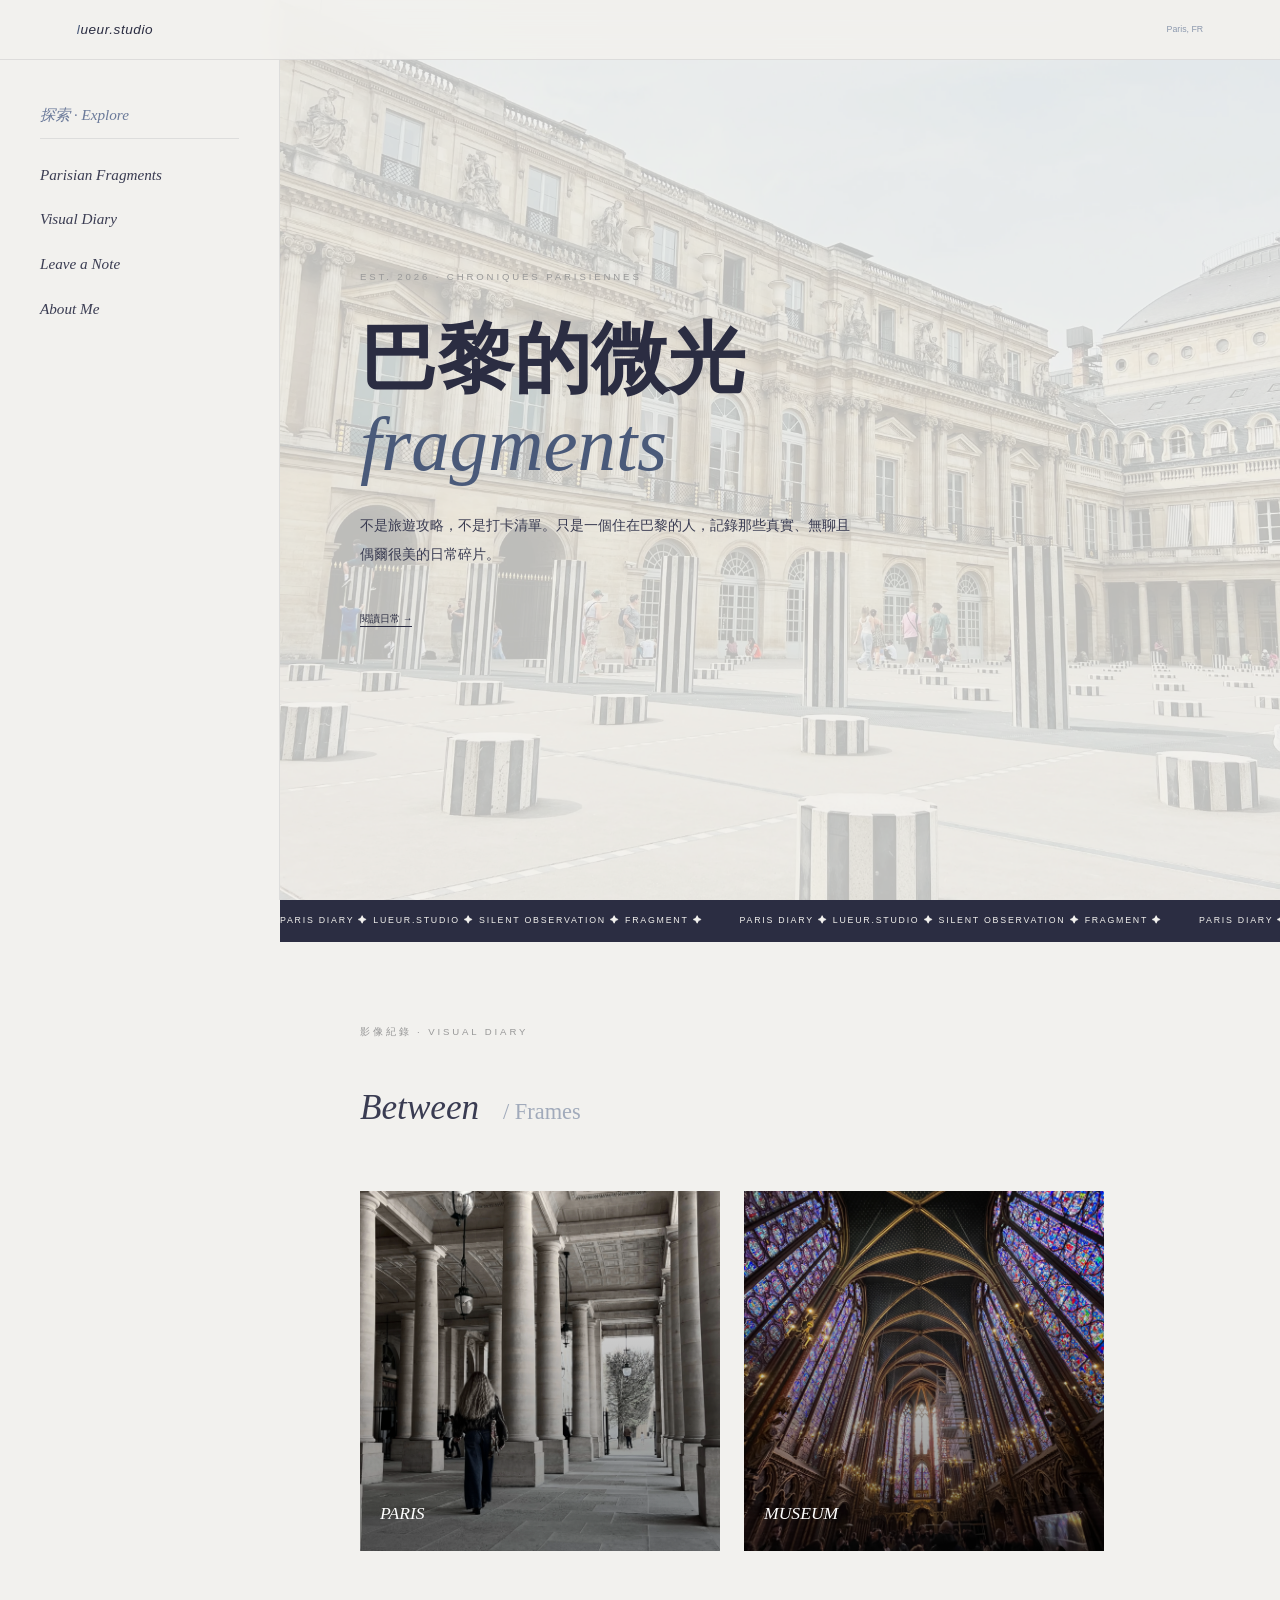
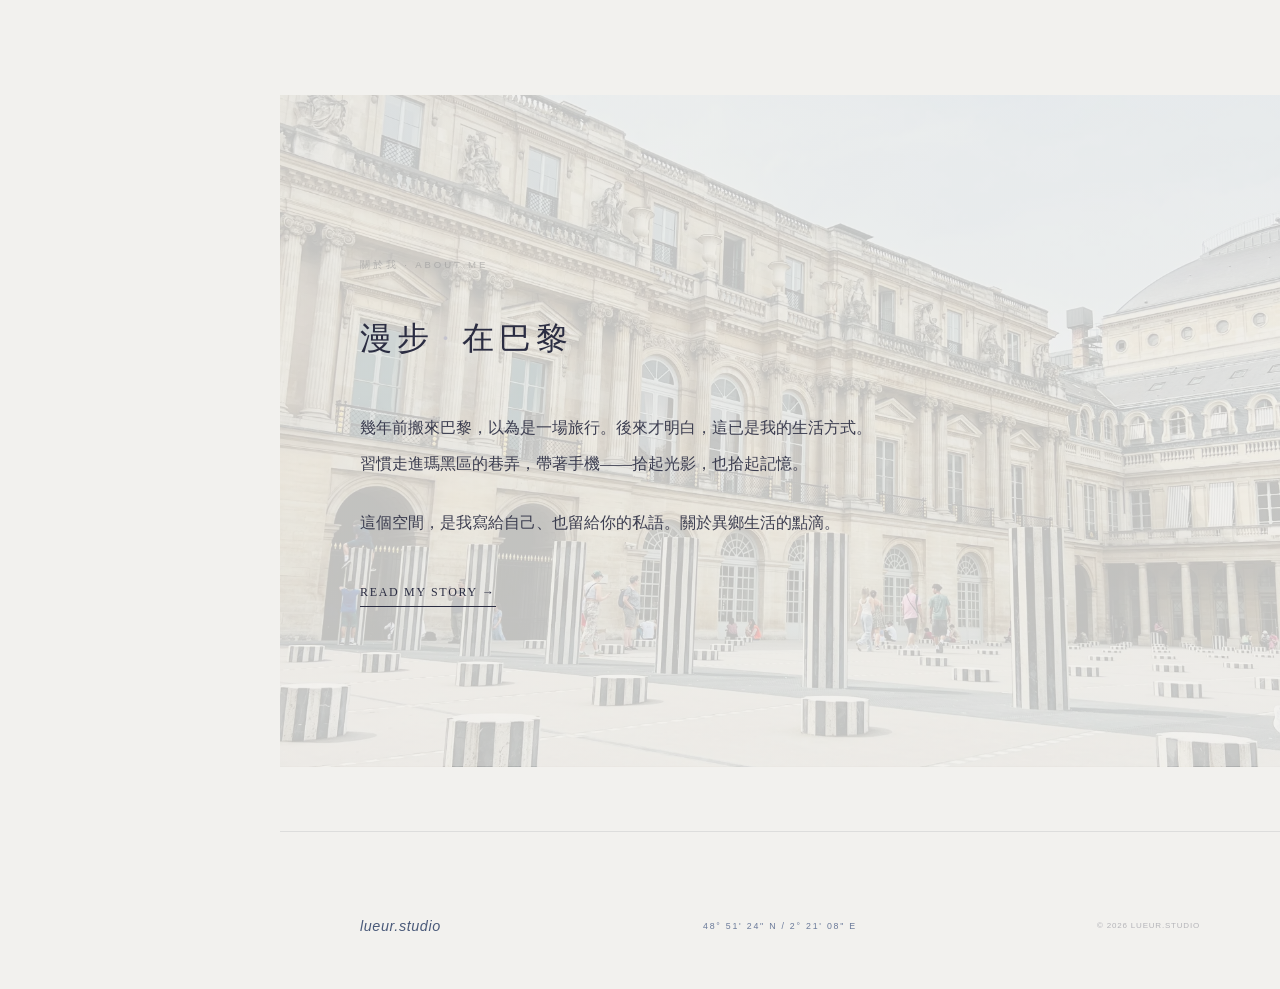
==== index.html @ ffdb6ced "Update index.html" ====
<!DOCTYPE html>
<html lang="zh-TW">
<head>
  <meta charset="UTF-8">
  <meta name="viewport" content="width=device-width, initial-scale=1">

  <title>lueur.studio — 巴黎的微光</title>
  <link rel="canonical" href="https://lueur-studio-lab.github.io/ay/">

  <script src="data.js" defer></script>

  <!-- SEO -->
  <meta name="description" content="住在巴黎的台灣人，記錄真實的巴黎日常、攝影與生活碎片。">
  <meta name="keywords" content="巴黎日常, 台灣人在巴黎, 巴黎生活, 法國, 留學, 旅遊攝影, lueur">
  <meta name="author" content="lueur.studio">
  <script async src="https://www.googletagmanager.com/gtag/js?id=G-SZRMZ00SD1"></script>
  <script>
    window.dataLayer = window.dataLayer || [];
    function gtag(){dataLayer.push(arguments);}
    gtag('js', new Date());
    gtag('config', 'G-SZRMZ00SD1');
  </script>

  <script type="application/ld+json">
  {
    "@context": "https://schema.org",
    "@type": "Blog",
    "name": "lueur.studio",
    "author": {
      "@type": "Person",
      "name": "lueur"
    },
    "description": "住在巴黎的台灣人，記錄真實的巴黎日常、攝影與生活碎片。",
    "url": "https://lueur-studio-lab.github.io/ay/"
  }
  </script>

  <style>
    *,*::before,*::after{box-sizing:border-box;margin:0;padding:0}
    :root {
      --bg:#f2f1ee; --bg2:#eceae5; --ink:#2b2d42; --ink2:#3a3c52;
      --muted:#8d99ae; --pale:#c4c3ce; --blue:#4a5a7a; --blue-mid:#6b7a9a;
      --blue-lt:#adb8cc; --border:rgba(43,45,66,0.1);
      --serif:'Cormorant Garamond', 'Noto Serif TC', serif;
      --mono:'Inter', sans-serif;

      /* ── 相簿大圖（燈箱）的顏色：想換背景只要改這四行 ── */
      --lb-bg: #f2f1ee;
      --lb-fg: #3a3c52;
      --lb-line: rgba(43,45,66,.15);
      --lb-arrow-bg: rgba(242,241,238,.9);
    }
    html{scroll-behavior:smooth}
    body { font-family: var(--serif); background: var(--bg); color: var(--ink); font-size: 16px; line-height: 2; font-weight: 300; }

    .main-wrapper { display: flex; flex-direction: column; }
    @media(min-width: 1024px) { .main-wrapper { flex-direction: row; } }
    .sidebar { background: var(--bg); border-right: 1px solid var(--border); padding: 100px 2.5rem 3rem; width: 100%; }
    @media(min-width: 1024px) { .sidebar { width: 280px; position: sticky; top: 0; height: 100vh; flex-shrink: 0; } }
    .side-group { margin-bottom: 3rem; }
    .side-group h3 {
      margin-bottom: 1.2rem;
      padding-bottom: .5rem;
      border-bottom: 1px solid var(--border);
      color: var(--blue-mid);
      font-family: var(--serif);
      font-size: .95rem;
      font-style: italic;
      font-weight: 300;
      letter-spacing: 0;
      text-transform: none;
    }
    .side-list { list-style: none; }
    .side-list li { margin-bottom: .8rem; }
    .side-list a { text-decoration: none; font-family: var(--serif); font-style: italic; font-size: .95rem; color: var(--ink2); transition: all .3s; cursor: pointer; }
    .side-list a:hover { color: var(--blue); padding-left: 5px; }
    .content-area { flex-grow: 1; width: 100%; overflow-x: hidden; }

    nav{position:fixed;top:0;left:0;right:0;z-index:1000;display:flex;align-items:center;justify-content:space-between;padding:0 6vw;height:60px;background:rgba(242,241,238,.9);backdrop-filter:blur(12px);border-bottom:1px solid var(--border)}
    .logo{font-family:var(--mono);font-size:.85rem;letter-spacing:.04em;color:var(--ink);text-decoration:none;font-style:italic}
    .logo span{color:var(--blue)}
    .nav-r{display:flex;align-items:center;gap:1.5rem}
    .nav-r a{font-family:var(--mono);font-size:.6rem;letter-spacing:.14em;text-transform:uppercase;color:var(--muted);text-decoration:none}

    .hero { min-height: 100vh; display: flex; flex-direction: column; justify-content: center; padding: 0 8%; position: relative; overflow: hidden; background-image: url('images/palaisroyal02.webp'); background-size: cover; background-position: center; }
    .hero-bg { position: absolute; inset: 0; background-color: rgba(242, 241, 238, 0.78); z-index: 1; }
    .hero-content { position: relative; z-index: 2; }
    .hero-h1 { font-family: var(--serif); font-size: clamp(2.5rem, 6vw, 5rem); line-height: 1.1; margin-bottom: 1.5rem; }

    .ticker { background: var(--ink); color: var(--bg); padding: 12px 0; overflow: hidden; white-space: nowrap; font-family: var(--mono); font-size: .55rem; letter-spacing: .2em; text-transform: uppercase; display: flex; }
    .tick-inner { display: inline-block; white-space: nowrap; padding-left: 0; animation: scroll-endless 20s linear infinite; }
    .tick-inner span { display: inline-block; padding-right: 2rem; }
    @keyframes scroll-endless { 0% { transform: translateX(0); } 100% { transform: translateX(-50%); } }

    .sec{padding:5rem 8%}
    .sec-label{font-family:var(--mono);font-size:0.6rem;letter-spacing:0.3em;text-transform:uppercase;color:#999;margin-bottom:2rem;display:block;}
    .journal-item { display: flex; align-items: center; padding: 2.5rem 0; border-bottom: 1px solid var(--border); gap: 3rem; transition: 0.3s ease; cursor: pointer; }
    .j-meta { flex: 0 0 110px; display: flex; flex-direction: column; gap: 8px; border-right: 1px solid var(--border); }
    .j-cat { font-family: var(--mono); font-size: 0.55rem; color: #666; letter-spacing: 0.2em; text-transform: uppercase; }
    .j-date { font-family: 'Noto Serif TC', serif !important; font-size: 0.75rem !important; color: #999 !important; font-style: italic; }
    .j-thumb { flex-shrink: 0; width: 220px; aspect-ratio: 3 / 2; background-size: cover; background-position: center; background-repeat: no-repeat; filter: grayscale(90%); transition: all 0.6s cubic-bezier(0.165, 0.84, 0.44, 1) !important; border-radius: 2px; }
    .journal-item:hover .j-thumb { filter: grayscale(0%) !important; transform: translateY(-10px) scale(1.02); box-shadow: 0 15px 30px rgba(0,0,0,0.1); }

    @media (max-width: 768px) {
      .journal-item { flex-direction: column-reverse; align-items: flex-start; gap: 1.5rem; }
      .j-thumb { width: 100%; aspect-ratio: 16 / 9; }
      .j-meta { border-right: none; border-bottom: 1px solid var(--border); padding-bottom: 5px; width: 100%; flex-direction: row; justify-content: space-between; }
    }

    .art-nav { display: flex; align-items: center; justify-content: space-between; margin-bottom: 3rem; padding-bottom: 1rem; border-bottom: 1px solid var(--border); }
    .art-back { background: none; border: none; cursor: pointer; font-family: var(--mono); font-size: 0.7rem; color: var(--muted); letter-spacing: 0.1em; transition: 0.3s; }
    .art-back:hover { color: var(--ink); transform: translateX(-5px); }
    .art-overlay { position: fixed; inset: 0; z-index: 2000; background: #f2f1ee; overflow-y: auto; display: none; padding: 40px 8% 60px; }

    /* 相簿大圖（燈箱）的外觀 */
    .art-overlay.is-lightbox { background: var(--lb-bg); }
    .art-overlay.is-lightbox .art-nav { border-bottom-color: var(--lb-line); }
    .art-overlay.is-lightbox .art-back,
    .art-overlay.is-lightbox .logo { color: var(--lb-fg); }
    .art-overlay.is-lightbox .art-back:hover { color: var(--lb-fg); opacity: .65; }
    .art-overlay.is-lightbox .art-back {
      font-family: var(--serif);
      font-size: .7rem;
      font-style: normal;
      letter-spacing: .16em;
    }

    /* 相簿輪播：左右捲動，會自動對齊到一張照片 */
    .art-overlay.is-lightbox .art-inner-container { max-width: 1100px; }
    .lb-carousel { position: relative; margin-top: 1rem; }
    .lb-track {
      display: flex;
      overflow-x: auto;
      padding: 0 11%;
      scroll-padding: 0 11%;
      scroll-snap-type: x mandatory;
      -webkit-overflow-scrolling: touch;
      scrollbar-width: none;
      outline: none;
    }
    .lb-track::-webkit-scrollbar { display: none; }
    .lb-slide {
      position: relative;
      flex: 0 0 100%;
      display: flex;
      align-items: center;
      justify-content: center;
      box-sizing: border-box;
      height: min(72vh, 720px);
      margin: 0;
      padding: 0 .6rem;
      scroll-snap-align: center;
      scroll-snap-stop: always;
      opacity: .35;
      transition: opacity .4s ease;
    }
    .lb-slide.is-active { opacity: 1; }
    .lb-frame { display: flex; flex-direction: column; max-width: 100%; max-height: 100%; }
    .lb-photo { position: relative; display: flex; max-width: 100%; }
    .lb-photo img { display: block; max-width: 100%; max-height: min(72vh, 720px); width: auto; height: auto; object-fit: contain; }
    .lb-mark { position: absolute; right: 12px; bottom: 10px; color: rgba(255,255,255,.75); font-family: var(--mono); font-size: 10px; letter-spacing: 1px; text-shadow: 0 1px 3px rgba(0,0,0,.5); white-space: nowrap; pointer-events: none; }
    .lb-cap, .lb-no { display: none; }

    .lb-arrow { position: absolute; top: 50%; transform: translateY(-50%); z-index: 5; width: 44px; height: 44px; border: 1px solid var(--lb-line); border-radius: 50%; background: var(--lb-arrow-bg); color: var(--lb-fg); font-size: 1.8rem; line-height: 1; cursor: pointer; transition: opacity .25s; }
    .lb-arrow:hover { opacity: .7; }
    .lb-prev { left: 1rem; }
    .lb-next { right: 1rem; }
    .lb-caption { min-height: 1.6em; margin-top: 1.5rem; text-align: center; font-family: var(--serif); font-size: 1rem; font-style: italic; color: var(--lb-fg); }
    .lb-meta { display: flex; align-items: center; justify-content: center; gap: 1.5rem; margin-top: .8rem; }
    .lb-count { font-family: var(--mono); font-size: .6rem; letter-spacing: .1em; color: var(--lb-fg); opacity: .6; }
    .lb-play { background: none; border: none; cursor: pointer; font-family: var(--mono); font-size: .6rem; letter-spacing: .14em; color: var(--lb-fg); opacity: .8; }
    .lb-play:hover { opacity: 1; }

    /* ── 外框一：電影膠片（黑色底片，上下有齒孔，角落有底片編號）── */
    .lb-film { --perf: url("data:image/svg+xml,%3Csvg xmlns='http://www.w3.org/2000/svg' width='24' height='14'%3E%3Crect x='6' y='2' width='12' height='10' rx='2.5'/%3E%3C/svg%3E"); }
    .lb-film .lb-slide { padding: 40px 16px; background: #111; box-shadow: 0 0 0 1px rgba(255,255,255,.05); }
    .lb-film .lb-photo img { max-height: calc(min(72vh, 720px) - 80px); }
    .lb-film .lb-slide::before,
    .lb-film .lb-slide::after {
      content: "";
      position: absolute;
      left: 0;
      right: 0;
      height: 14px;
      background: var(--lb-bg);
      -webkit-mask: var(--perf) center / 24px 14px repeat-x;
      mask: var(--perf) center / 24px 14px repeat-x;
    }
    .lb-film .lb-slide::before { top: 10px; }
    .lb-film .lb-slide::after { bottom: 10px; }
    .lb-film .lb-no { display: block; position: absolute; left: 18px; bottom: 25px; font-family: var(--mono); font-size: 9px; line-height: 12px; letter-spacing: .12em; color: #c98f3a; opacity: .85; }

    /* ── 外框二：拍立得（白色相紙，底部較厚，說明文字寫在相紙上）── */
    .lb-polaroid .lb-track { padding-top: 14px; padding-bottom: 30px; }
    .lb-polaroid .lb-frame { padding: 14px 14px 0; background: #fbfaf6; box-shadow: 0 10px 28px rgba(43,45,66,.22); transition: transform .5s ease; }
    .lb-polaroid .lb-photo img { max-height: calc(min(72vh, 720px) - 150px); }
    .lb-polaroid .lb-cap { display: block; min-height: 3.4rem; padding: 16px 6px 22px; text-align: center; font-family: var(--serif); font-size: 1rem; font-style: italic; color: #3a3c52; }
    .lb-polaroid .lb-slide:nth-child(odd) .lb-frame { transform: rotate(-1.4deg); }
    .lb-polaroid .lb-slide:nth-child(even) .lb-frame { transform: rotate(1.1deg); }
    .lb-polaroid .lb-slide.is-active .lb-frame { transform: rotate(0); }
    .lb-polaroid .lb-caption { display: none; }

    @media (max-width: 768px) {
      #artWrap .lb-arrow { display: none !important; }
      .lb-track { padding: 0 6%; scroll-padding: 0 6%; }
      .lb-slide { height: min(62vh, 560px); }
      .lb-photo img { max-height: min(62vh, 560px); }
      .lb-film .lb-photo img { max-height: calc(min(62vh, 560px) - 80px); }
      .lb-polaroid .lb-photo img { max-height: calc(min(62vh, 560px) - 150px); }
    }

    .art-content-body figure { display: table; margin: 1.5rem auto; max-width: 100%; }
    .art-content-body figure p { text-align: right !important; font-size: 14.5px !important; color: #ccc !important; margin-top: 0.3rem !important; font-family: 'Noto Serif TC', serif !important; }
    .art-content-body figure img { display: block; width: 100%; height: auto; }
    .art-content-body p, .art-content-body div { font-size: 14.5px !important; line-height: 2 !important; letter-spacing: 0.02em !important; font-weight: 300 !important; color: var(--ink2) !important; margin-bottom: 2rem !important; font-family: 'Noto Serif TC', serif !important; text-align: justify; }
    .art-content-body .j-cat, .art-content-body .j-date { font-size: 0.65rem !important; letter-spacing: 0.2em; }
    .art-inner-container { max-width: 800px; margin: 0 auto; text-align: left; }
    .art-header { text-align: left !important; margin-bottom: 50px; padding-left: 0 !important; }
    .art-header p { font-family: 'Noto Serif TC', serif !important; color: #999 !important; font-size: 13px !important; letter-spacing: 0.05em !important; text-align: left !important; margin-top: 8px; font-style: italic; }

    .art-img-container, .j-album-container, .j-gallery-item, .gallery-item { position: relative !important; display: flex !important; justify-content: center !important; align-items: center !important; max-width: 100vw !important; overflow: hidden !important; }
    .art-watermark { position: absolute !important; bottom: 25px !important; z-index: 999 !important; pointer-events: none; white-space: nowrap !important; color: rgba(255, 255, 255, 0.7) !important; font-family: var(--mono) !important; font-size: 10px !important; text-shadow: 0 1px 3px rgba(0,0,0,0.5) !important; left: auto !important; right: 20% !important; transform: translateX(10px) !important; }

    @media (min-width: 1024px) {
      #artWrap div[style*="position:relative"] > span { right: 50% !important; transform: translateX(200px) !important; }
      .art-inner-container .art-img-container .art-watermark { right: 20px !important; transform: none !important; }
    }

    .art-inner-container .art-img-container { width: fit-content !important; max-width: 80% !important; margin: 3rem auto !important; position: relative !important; }
    .art-inner-container .art-img-container img { display: block !important; width: 100% !important; height: auto !important; }
    #artWrap button { display: block !important; z-index: 9999 !important; }
    .art-content-body { max-width: 680px !important; margin: 0 auto !important; }
    .art-divider { border: none !important; border-top: 3px dotted #ddd !important; width: 30px !important; margin: 6rem auto 4rem !important; display: block !important; }

    .gallery-grid {
      display: grid;
      grid-template-columns: repeat(2, minmax(260px, 360px));
      gap: 1.5rem;
      justify-content: start;
    }

    @media (max-width: 768px) {
      .gallery-grid {
        grid-template-columns: 1fr;
      }
    }

    .side-list a.is-active {
      color: var(--blue);
      padding-left: 5px;
    }

    .side-list a.is-active::before {
      content: "— ";
    }

    @media (max-width: 640px) {
      .site-footer {
        padding: 3rem 1.5rem 2.5rem !important;
      }

      .site-footer-inner {
        align-items: flex-start !important;
        flex-direction: column;
        gap: 0.8rem !important;
      }

      .site-footer-inner > * {
        flex: none !important;
        text-align: left !important;
      }
    }
  </style>
</head>
<body>

<nav>
  <a class="logo" href="#"><span>l</span>ueur.studio</a>
  <div class="nav-r">
    <span style="font-family:var(--mono);font-size:.55rem;color:var(--muted)">Paris, FR</span>
  </div>
</nav>

<div class="main-wrapper">
  <aside class="sidebar">
    <div class="side-group">
      <h3>探索 · Explore</h3>
      <ul class="side-list">
        <li><a href="journal.html">Parisian Fragments</a></li>
        <li><a href="index.html#gallery">Visual Diary</a></li>
        <li><a href="comments.html">Leave a Note</a></li>
        <li><a href="about.html">About Me</a></li>
      </ul>
    </div>
  </aside>

  <main class="content-area">
    <section class="hero">
      <div class="hero-bg"></div>
      <div class="hero-content">
        <p class="sec-label">Est. 2026 · Chroniques Parisiennes</p>
        <h1 class="hero-h1">巴黎的微光<br><i style="font-weight:400;color:var(--blue)">fragments</i></h1>
        <p style="max-width: 500px; font-size: 0.9rem; color: var(--ink2); margin-bottom: 2rem;">不是旅遊攻略，不是打卡清單。只是一個住在巴黎的人，記錄那些真實、無聊且偶爾很美的日常碎片。</p>
        <a href="journal.html" style="font-family:var(--mono);font-size:.6rem;text-decoration:none;color:var(--ink);border-bottom:1px solid var(--ink);padding-bottom:2px">閱讀日常 →</a>
      </div>
    </section>

    <div class="ticker">
      <div class="tick-inner">
        <span>PARIS DIARY ✦ LUEUR.STUDIO ✦ SILENT OBSERVATION ✦ FRAGMENT ✦ </span>
        <span>PARIS DIARY ✦ LUEUR.STUDIO ✦ SILENT OBSERVATION ✦ FRAGMENT ✦ </span>
        <span>PARIS DIARY ✦ LUEUR.STUDIO ✦ SILENT OBSERVATION ✦ FRAGMENT ✦ </span>
      </div>
    </div>

    <section id="gallery" class="sec">
      <p class="sec-label">影像紀錄 · VISUAL DIARY</p>
      <h2 style="font-family: var(--serif); font-size: 2.2rem; margin-bottom: 3rem; font-style: italic; font-weight: 300; color: var(--ink2);">
        Between <span style="font-style: normal; font-size: 1.4rem; color: var(--muted); margin-left: 15px; opacity: 0.8;">/ Frames</span>
      </h2>
      <div class="gallery-grid" id="galleryGrid"></div>
    </section>

    <section id="about" class="sec" style="padding: 10rem 8%; margin: 4rem 0; position: relative; background: linear-gradient(rgba(242, 241, 238, 0.80), rgba(242, 241, 238, 0.80)), url('images/palaisroyal02.webp'); background-size: cover; background-position: center; background-attachment: scroll;">
      <div class="about-content" style="max-width: 800px; margin: 0; position: relative; z-index: 2; padding: 0;">
        <p class="sec-label" style="opacity: 0.6; text-align: left;">關於我 · ABOUT ME</p>

        <h2 style="font-size: 2rem; margin-bottom: 2.5rem; font-family: var(--serif); font-weight: 500; letter-spacing: 0.15em; color: var(--ink); display: flex; align-items: center; flex-wrap: wrap; justify-content: flex-start;">
          <span style="font-weight: 400;">漫步</span>
          <span style="color: var(--pale); margin: 0 0.5rem; font-weight: 300;">·</span>
          <span style="font-weight: 400;">在巴黎</span>
        </h2>

        <div style="opacity: 0.9; color: var(--ink); font-family: 'Noto Serif TC'; font-weight: 300; font-size: 1rem; line-height: 2.2; text-align: left;">
          <p style="margin-bottom: 1.5rem;">幾年前搬來巴黎，以為是一場旅行。後來才明白，這已是我的生活方式。<br>
            習慣走進瑪黑區的巷弄，帶著手機——拾起光影，也拾起記憶。</p>
          <p>這個空間，是我寫給自己、也留給你的私語。關於異鄉生活的點滴。</p>
        </div>
        <a
          href="about.html"
          style="display:inline-block;margin-top:2.5rem;font-family:var(--serif);font-size:.75rem;letter-spacing:.14em;color:var(--ink);text-decoration:none;border-bottom:1px solid var(--ink);padding-bottom:2px;">
          READ MY STORY →
        </a>
      </div>
    </section>

    <footer class="site-footer" style="padding: 5rem 8% 3rem; border-top: 1px solid var(--border); background: var(--bg);">
      <div class="site-footer-inner" style="display: flex; justify-content: space-between; align-items: center; flex-wrap: wrap; gap: 2rem;">
        <a class="logo" href="#" style="color: var(--blue); font-size: 0.9rem; text-decoration: none; flex: 1; text-align: left;">
          <span>l</span>ueur.studio
        </a>
        <div style="font-family: var(--mono); font-size: 0.55rem; letter-spacing: 0.2em; color: var(--blue-mid); text-transform: uppercase; flex: 2; text-align: center;">
          48° 51' 24" N / 2° 21' 08" E
        </div>
        <div style="opacity: 0.3; font-family: var(--mono); font-size: 0.5rem; letter-spacing: 0.1em; text-transform: uppercase; color: var(--ink); flex: 1; text-align: right;">
          © 2026 lueur.studio
        </div>
      </div>
    </footer>
  </main>
</div>

<div class="art-overlay" id="artOverlay">
  <div id="artWrap"></div>
</div>

<div id="fixed-back-btn" onclick="handleBackToTop()" style="display: none; position: fixed; bottom: 30px; right: 30px; z-index: 100000; cursor: pointer; width: 40px; height: 40px; background: white; border: 1px solid #eee; border-radius: 50%; align-items: center; justify-content: center; box-shadow: 0 2px 10px rgba(0,0,0,0.1); transition: opacity 0.3s; opacity: 0;">
    <span style="color: #999; font-size: 20px; line-height: 1;">↑</span>
</div>

<script>
  var currentList = [];
  var currentIdx = 0;

  function renderPosts() {
    const container = document.querySelector('.journal-list');
    if (!container) return;

    if (typeof POSTS === 'undefined') {
      container.innerHTML = `<p style="color:red; padding:20px; border:1px dashed red;">⚠️ 找不到 POSTS 資料，請檢查 data.js 是否有載入！</p>`;
      return;
    }

    container.innerHTML = '';
    [...POSTS].reverse().forEach(p => {
      const img = p.img || 'default.webp';

      let thumbUrl =
        img.startsWith('http') || img.startsWith('images/')
          ? img
          : 'images/' + img;
      container.innerHTML += `
        <div class="journal-item" onclick="openArt('${p.id}')">
          <div class="j-meta"><span class="j-cat">${p.cat}</span><span class="j-date">${p.date}</span></div>
          <div class="j-content"><h3 class="j-title">${p.title}</h3><p class="j-excerpt">${p.excerpt || ""}</p></div>
          <div class="j-thumb" style="background-image:url('${thumbUrl}')"></div>
        </div>`;
    });
  }

  function openArt(id) {
    if (typeof POSTS === 'undefined') return;
    const p = POSTS.find(x => x.id === id);
    if (!p) return;
    let processedContent = p.content.replace(/<img (.*?)>/g, `<div class="art-img-container"><img $1><span class="art-watermark">© lueur.studio</span></div>`);
    document.getElementById('artWrap').innerHTML = `
      <div class="art-inner-container">
        <div class="art-nav">
          <button class="art-back" onclick="closeArt()">← BACK</button>
          <a class="logo" href="#" onclick="closeArt(); return false;">lueur.studio</a>
        </div>
        <div class="art-header">
          <span class="j-cat" style="letter-spacing:0.3em;color:var(--blue-mid)">${p.cat}</span>
          <h1>${p.title}</h1>
          <p>— PUBLISHED ON ${p.date}</p>
        </div>
        <div class="art-img-container">
          <img src="${p.img.startsWith('http') ? p.img : 'images/'+p.img}">
          <span class="art-watermark">© lueur.studio</span>
        </div>
        <div class="art-content-body">${processedContent}</div>
      </div>`;
    document.getElementById('artOverlay').style.display = 'block';
    document.getElementById('artOverlay').scrollTop = 0;
    document.body.style.overflow = 'hidden';
  }

  function closeArt() {
    const overlay = document.getElementById('artOverlay');
    overlay.style.display = 'none';
    overlay.classList.remove('is-lightbox');
    stopLbPlay();
    document.body.style.overflow = 'auto';
  }

  function renderGallery() {
    const grid = document.getElementById('galleryGrid');
    if (!grid) return;

    if (typeof ALBUMS === 'undefined') {
      grid.innerHTML = `<p style="color:red; grid-column: 1/-1; padding:20px; border:1px dashed red;">⚠️ 找不到 ALBUMS 資料，請檢查 data.js 是否有載入！</p>`;
      return;
    }

    grid.innerHTML = '';
    ALBUMS.forEach(album => {
      grid.innerHTML += `
        <div class="g-item" onclick="openLightbox(0, '${album.id}')" style="position:relative;cursor:pointer;overflow:hidden;aspect-ratio:1/1;">
          <img src="${album.cover}" style="width:100%;height:100%;object-fit:cover;display:block;transition:0.6s;">
          <div style="position:absolute;inset:0;background:linear-gradient(transparent,rgba(0,0,0,0.5));display:flex;flex-direction:column;justify-content:flex-end;padding:20px;">
            <div style="color:white;font-family:var(--serif);font-size:1.1rem;font-style:italic">${album.title}</div>
          </div>
        </div>`;
    });
  }

  // 相簿外框樣式：'film' = 電影膠片　'polaroid' = 拍立得
  var LB_FRAME = 'film';

  var lbTimer = null;
  var lbRaf = null;

  function escHtml(s) {
    return String(s).replace(/&/g, '&amp;').replace(/</g, '&lt;').replace(/"/g, '&quot;');
  }

  function openLightbox(idx, albumId) {
    if (albumId && typeof ALBUMS !== 'undefined') {
      const album = ALBUMS.find(a => a.id === albumId);
      if (album) currentList = album.photos;
    }

    const overlay = document.getElementById('artOverlay');
    const wrap = document.getElementById('artWrap');
    if (!overlay || !wrap || !currentList.length) return;

    stopLbPlay();
    overlay.classList.add('is-lightbox');
    currentIdx = Math.max(0, Math.min(idx || 0, currentList.length - 1));
    const multi = currentList.length > 1;
    const mode = LB_FRAME === 'polaroid' ? 'polaroid' : 'film';

    const slides = currentList.map((photo, i) => {
      const src = photo.img.startsWith('http') || photo.img.startsWith('images/') ? photo.img : 'images/' + photo.img;
      const cap = escHtml(photo.desc || '');
      const no = String(i + 1).padStart(2, '0');
      return `
        <figure class="lb-slide">
          <div class="lb-frame">
            <div class="lb-photo">
              <img src="${src}" alt="${cap}" decoding="async">
              <span class="lb-mark">© lueur.studio</span>
            </div>
            <figcaption class="lb-cap">${cap}</figcaption>
          </div>
          <span class="lb-no">▸ ${no} &nbsp; ${no}A</span>
        </figure>`;
    }).join('');

    wrap.innerHTML = `
      <div class="art-inner-container lb-${mode}">
        <div class="art-nav">
          <button class="art-back" onclick="closeArt()">← BACK TO HOME</button>
          <div class="logo">lueur.studio</div>
        </div>

        <div class="lb-carousel">
          ${multi ? `<button class="lb-arrow lb-prev" onclick="lbGo(-1, true)" aria-label="上一張">‹</button>` : ''}
          <div class="lb-track" id="lbTrack" tabindex="0" aria-label="相簿照片，可左右滑動">${slides}</div>
          ${multi ? `<button class="lb-arrow lb-next" onclick="lbGo(1, true)" aria-label="下一張">›</button>` : ''}
        </div>

        <p class="lb-caption" id="lbCaption"></p>
        <div class="lb-meta">
          <span class="lb-count" id="lbCount"></span>
          ${multi ? `<button class="lb-play" id="lbPlay" onclick="lbTogglePlay()">PLAY</button>` : ''}
        </div>
      </div>`;

    overlay.style.display = 'block';
    overlay.scrollTop = 0;
    document.body.style.overflow = 'hidden';

    const track = document.getElementById('lbTrack');
    track.addEventListener('scroll', onLbScroll, { passive: true });
    // 讀者自己動手滑，就停止自動播放
    ['pointerdown', 'wheel', 'touchstart'].forEach(ev => track.addEventListener(ev, stopLbPlay, { passive: true }));

    updateLb();
    requestAnimationFrame(() => lbGoTo(currentIdx, false));
  }

  // 目前是第幾張：更新亮度、說明文字、頁碼
  function updateLb() {
    document.querySelectorAll('#lbTrack .lb-slide').forEach((s, i) => s.classList.toggle('is-active', i === currentIdx));
    const photo = currentList[currentIdx];
    if (!photo) return;
    const cap = document.getElementById('lbCaption');
    if (cap) cap.textContent = photo.desc || '';
    const count = document.getElementById('lbCount');
    if (count) count.textContent = (currentIdx + 1) + ' / ' + currentList.length;
  }

  // 捲動時，找出正在中間的那一張
  function onLbScroll() {
    if (lbRaf) return;
    lbRaf = requestAnimationFrame(() => {
      lbRaf = null;
      const track = document.getElementById('lbTrack');
      const slide = track && track.querySelector('.lb-slide');
      if (!slide) return;
      const i = Math.max(0, Math.min(Math.round(track.scrollLeft / slide.offsetWidth), currentList.length - 1));
      if (i !== currentIdx) {
        currentIdx = i;
        updateLb();
      }
    });
  }

  function lbGoTo(i, smooth) {
    const track = document.getElementById('lbTrack');
    const slide = track && track.querySelector('.lb-slide');
    if (!slide) return;
    track.scrollTo({ left: i * slide.offsetWidth, behavior: smooth ? 'smooth' : 'auto' });
  }

  // 上一張／下一張（到盡頭會接回另一端）
  function lbGo(step, manual) {
    if (manual) stopLbPlay();
    let n = currentIdx + step;
    if (n < 0) n = currentList.length - 1;
    if (n >= currentList.length) n = 0;
    lbGoTo(n, true);
  }

  function lbTogglePlay() {
    if (lbTimer) { stopLbPlay(); return; }
    lbTimer = setInterval(() => lbGo(1, false), 4000);
    const btn = document.getElementById('lbPlay');
    if (btn) btn.textContent = 'PAUSE';
  }

  function stopLbPlay() {
    if (lbTimer) { clearInterval(lbTimer); lbTimer = null; }
    const btn = document.getElementById('lbPlay');
    if (btn) btn.textContent = 'PLAY';
  }

  function handleBackToTop() {
    const overlay = document.getElementById('artOverlay');
    if (overlay && window.getComputedStyle(overlay).display !== 'none') {
        overlay.scrollTo({ top: 0, behavior: 'smooth' });
    } else {
        window.scrollTo({ top: 0, behavior: 'smooth' });
    }
  }

  function checkScroll() {
    const btn = document.getElementById('fixed-back-btn');
    const overlay = document.getElementById('artOverlay');
    if (!btn) return;

    const winS = window.scrollY || document.documentElement.scrollTop;
    const artS = overlay ? overlay.scrollTop : 0;

    if (winS > 400 || artS > 400) {
        btn.style.display = 'flex';
        btn.style.opacity = '1';
    } else {
        btn.style.opacity = '0';
        setTimeout(() => { if(btn.style.opacity === '0') btn.style.display = 'none'; }, 300);
    }
  }

  window.addEventListener('scroll', checkScroll, { passive: true });

  function setupSectionNav() {
    const links = [...document.querySelectorAll('.side-list a[href^="#"]')];

    const sections = links
      .map(link => document.querySelector(link.getAttribute('href')))
      .filter(Boolean);

    if (!sections.length) return;

    function updateActiveLink() {
      const marker = window.scrollY + window.innerHeight * 0.35;
      let current = sections[0];

      sections.forEach(section => {
        if (section.offsetTop <= marker) current = section;
      });

      links.forEach(link => {
        link.classList.toggle(
          'is-active',
          link.getAttribute('href') === `#${current.id}`
        );
      });
    }

    window.addEventListener('scroll', updateActiveLink, { passive: true });
    updateActiveLink();
  }

  function initApp() {
    renderGallery();
    setupSectionNav();

    const overlay = document.getElementById('artOverlay');
    if (overlay) overlay.addEventListener('scroll', checkScroll);

    document.addEventListener('keydown', e => {
      const ov = document.getElementById('artOverlay');
      if (!ov || ov.style.display !== 'block') return;
      if (e.key === 'Escape') closeArt();
      else if (ov.classList.contains('is-lightbox')) {
        if (e.key === 'ArrowRight') lbGo(1, true);
        if (e.key === 'ArrowLeft') lbGo(-1, true);
      }
    });
  }

  if (document.readyState === 'loading') {
    document.addEventListener('DOMContentLoaded', initApp);
  } else {
    initApp();
  }
</script>
</body>
</html>
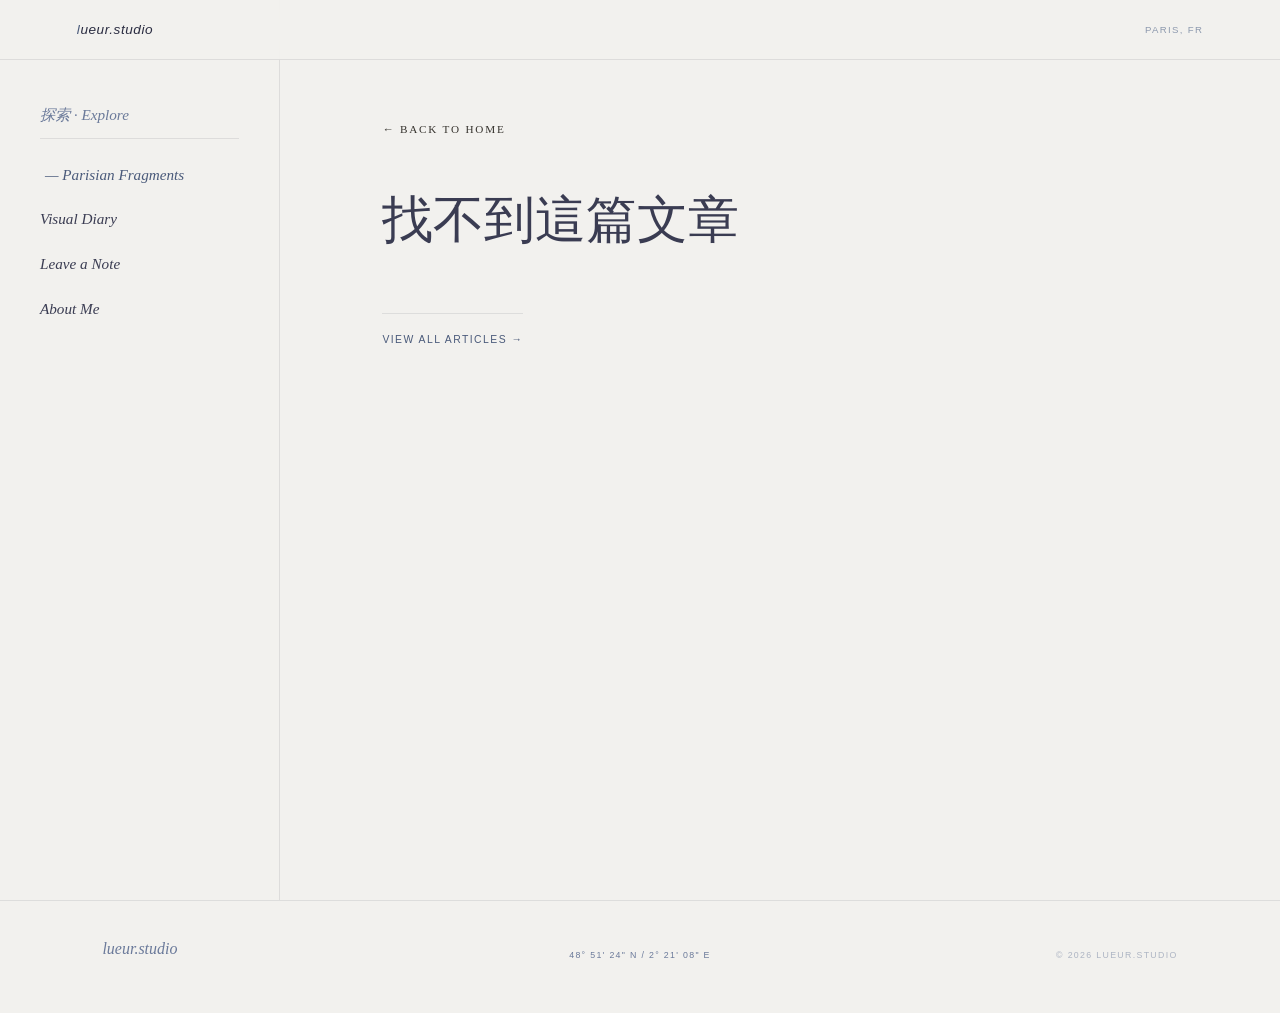
==== commit 0f9d99c8: "Update index.html" ====
--- a/index.html
+++ b/index.html
@@ -3,61 +3,88 @@
 <head>
   <meta charset="UTF-8">
   <meta name="viewport" content="width=device-width, initial-scale=1">
-
-  <title>lueur.studio — 巴黎的微光</title>
-  <link rel="canonical" href="https://lueur-studio-lab.github.io/ay/">
+  <title>文章 — lueur.studio</title>
 
   <script src="data.js" defer></script>
 
-  <!-- SEO -->
-  <meta name="description" content="住在巴黎的台灣人，記錄真實的巴黎日常、攝影與生活碎片。">
-  <meta name="keywords" content="巴黎日常, 台灣人在巴黎, 巴黎生活, 法國, 留學, 旅遊攝影, lueur">
-  <meta name="author" content="lueur.studio">
-  <script async src="https://www.googletagmanager.com/gtag/js?id=G-SZRMZ00SD1"></script>
-  <script>
-    window.dataLayer = window.dataLayer || [];
-    function gtag(){dataLayer.push(arguments);}
-    gtag('js', new Date());
-    gtag('config', 'G-SZRMZ00SD1');
-  </script>
-
-  <script type="application/ld+json">
-  {
-    "@context": "https://schema.org",
-    "@type": "Blog",
-    "name": "lueur.studio",
-    "author": {
-      "@type": "Person",
-      "name": "lueur"
-    },
-    "description": "住在巴黎的台灣人，記錄真實的巴黎日常、攝影與生活碎片。",
-    "url": "https://lueur-studio-lab.github.io/ay/"
-  }
-  </script>
-
   <style>
-    *,*::before,*::after{box-sizing:border-box;margin:0;padding:0}
+    *, *::before, *::after { box-sizing: border-box; margin: 0; padding: 0; }
+
     :root {
-      --bg:#f2f1ee; --bg2:#eceae5; --ink:#2b2d42; --ink2:#3a3c52;
-      --muted:#8d99ae; --pale:#c4c3ce; --blue:#4a5a7a; --blue-mid:#6b7a9a;
-      --blue-lt:#adb8cc; --border:rgba(43,45,66,0.1);
-      --serif:'Cormorant Garamond', 'Noto Serif TC', serif;
-      --mono:'Inter', sans-serif;
-
-      /* ── 相簿大圖（燈箱）的顏色：想換背景只要改這四行 ── */
-      --lb-bg: #f2f1ee;
-      --lb-fg: #3a3c52;
-      --lb-line: rgba(43,45,66,.15);
-      --lb-arrow-bg: rgba(242,241,238,.9);
-    }
-    html{scroll-behavior:smooth}
-    body { font-family: var(--serif); background: var(--bg); color: var(--ink); font-size: 16px; line-height: 2; font-weight: 300; }
-
-    .main-wrapper { display: flex; flex-direction: column; }
-    @media(min-width: 1024px) { .main-wrapper { flex-direction: row; } }
-    .sidebar { background: var(--bg); border-right: 1px solid var(--border); padding: 100px 2.5rem 3rem; width: 100%; }
-    @media(min-width: 1024px) { .sidebar { width: 280px; position: sticky; top: 0; height: 100vh; flex-shrink: 0; } }
-    .side-group { margin-bottom: 3rem; }
+      --bg: #f2f1ee;
+      --ink: #2b2d42;
+      --ink2: #3a3c52;
+      --muted: #8d99ae;
+      --blue: #4a5a7a;
+      --blue-mid: #6b7a9a;
+      --border: rgba(43,45,66,.1);
+      --serif: "Cormorant Garamond", "Noto Serif TC", serif;
+      --mono: "Inter", sans-serif;
+    }
+
+    body {
+      background: var(--bg);
+      color: var(--ink);
+      font-family: var(--serif);
+      font-size: 16px;
+      font-weight: 300;
+      line-height: 2;
+    }
+
+    nav {
+      position: fixed;
+      top: 0;
+      right: 0;
+      left: 0;
+      z-index: 10;
+      display: flex;
+      align-items: center;
+      justify-content: space-between;
+      height: 60px;
+      padding: 0 6vw;
+      border-bottom: 1px solid var(--border);
+      background: rgba(242,241,238,.9);
+      backdrop-filter: blur(12px);
+    }
+
+    .logo {
+      color: var(--ink);
+      font-family: var(--mono);
+      font-size: .85rem;
+      font-style: italic;
+      letter-spacing: .04em;
+      text-decoration: none;
+    }
+
+    .logo span { color: var(--blue); }
+
+    .nav-r {
+      display: flex;
+      gap: 1.5rem;
+      align-items: center;
+    }
+
+    .nav-r a,
+    .nav-r span {
+      color: var(--muted);
+      font-family: var(--mono);
+      font-size: .6rem;
+      letter-spacing: .14em;
+      text-decoration: none;
+      text-transform: uppercase;
+    }
+
+    .main-wrapper {
+      display: flex;
+      flex-direction: column;
+    }
+
+    .sidebar {
+      width: 100%;
+      padding: 100px 2.5rem 3rem;
+      border-right: 1px solid var(--border);
+    }
+
     .side-group h3 {
       margin-bottom: 1.2rem;
       padding-bottom: .5rem;
@@ -70,602 +97,560 @@
       letter-spacing: 0;
       text-transform: none;
     }
+
     .side-list { list-style: none; }
     .side-list li { margin-bottom: .8rem; }
-    .side-list a { text-decoration: none; font-family: var(--serif); font-style: italic; font-size: .95rem; color: var(--ink2); transition: all .3s; cursor: pointer; }
-    .side-list a:hover { color: var(--blue); padding-left: 5px; }
-    .content-area { flex-grow: 1; width: 100%; overflow-x: hidden; }
-
-    nav{position:fixed;top:0;left:0;right:0;z-index:1000;display:flex;align-items:center;justify-content:space-between;padding:0 6vw;height:60px;background:rgba(242,241,238,.9);backdrop-filter:blur(12px);border-bottom:1px solid var(--border)}
-    .logo{font-family:var(--mono);font-size:.85rem;letter-spacing:.04em;color:var(--ink);text-decoration:none;font-style:italic}
-    .logo span{color:var(--blue)}
-    .nav-r{display:flex;align-items:center;gap:1.5rem}
-    .nav-r a{font-family:var(--mono);font-size:.6rem;letter-spacing:.14em;text-transform:uppercase;color:var(--muted);text-decoration:none}
-
-    .hero { min-height: 100vh; display: flex; flex-direction: column; justify-content: center; padding: 0 8%; position: relative; overflow: hidden; background-image: url('images/palaisroyal02.webp'); background-size: cover; background-position: center; }
-    .hero-bg { position: absolute; inset: 0; background-color: rgba(242, 241, 238, 0.78); z-index: 1; }
-    .hero-content { position: relative; z-index: 2; }
-    .hero-h1 { font-family: var(--serif); font-size: clamp(2.5rem, 6vw, 5rem); line-height: 1.1; margin-bottom: 1.5rem; }
-
-    .ticker { background: var(--ink); color: var(--bg); padding: 12px 0; overflow: hidden; white-space: nowrap; font-family: var(--mono); font-size: .55rem; letter-spacing: .2em; text-transform: uppercase; display: flex; }
-    .tick-inner { display: inline-block; white-space: nowrap; padding-left: 0; animation: scroll-endless 20s linear infinite; }
-    .tick-inner span { display: inline-block; padding-right: 2rem; }
-    @keyframes scroll-endless { 0% { transform: translateX(0); } 100% { transform: translateX(-50%); } }
-
-    .sec{padding:5rem 8%}
-    .sec-label{font-family:var(--mono);font-size:0.6rem;letter-spacing:0.3em;text-transform:uppercase;color:#999;margin-bottom:2rem;display:block;}
-    .journal-item { display: flex; align-items: center; padding: 2.5rem 0; border-bottom: 1px solid var(--border); gap: 3rem; transition: 0.3s ease; cursor: pointer; }
-    .j-meta { flex: 0 0 110px; display: flex; flex-direction: column; gap: 8px; border-right: 1px solid var(--border); }
-    .j-cat { font-family: var(--mono); font-size: 0.55rem; color: #666; letter-spacing: 0.2em; text-transform: uppercase; }
-    .j-date { font-family: 'Noto Serif TC', serif !important; font-size: 0.75rem !important; color: #999 !important; font-style: italic; }
-    .j-thumb { flex-shrink: 0; width: 220px; aspect-ratio: 3 / 2; background-size: cover; background-position: center; background-repeat: no-repeat; filter: grayscale(90%); transition: all 0.6s cubic-bezier(0.165, 0.84, 0.44, 1) !important; border-radius: 2px; }
-    .journal-item:hover .j-thumb { filter: grayscale(0%) !important; transform: translateY(-10px) scale(1.02); box-shadow: 0 15px 30px rgba(0,0,0,0.1); }
-
-    @media (max-width: 768px) {
-      .journal-item { flex-direction: column-reverse; align-items: flex-start; gap: 1.5rem; }
-      .j-thumb { width: 100%; aspect-ratio: 16 / 9; }
-      .j-meta { border-right: none; border-bottom: 1px solid var(--border); padding-bottom: 5px; width: 100%; flex-direction: row; justify-content: space-between; }
-    }
-
-    .art-nav { display: flex; align-items: center; justify-content: space-between; margin-bottom: 3rem; padding-bottom: 1rem; border-bottom: 1px solid var(--border); }
-    .art-back { background: none; border: none; cursor: pointer; font-family: var(--mono); font-size: 0.7rem; color: var(--muted); letter-spacing: 0.1em; transition: 0.3s; }
-    .art-back:hover { color: var(--ink); transform: translateX(-5px); }
-    .art-overlay { position: fixed; inset: 0; z-index: 2000; background: #f2f1ee; overflow-y: auto; display: none; padding: 40px 8% 60px; }
-
-    /* 相簿大圖（燈箱）的外觀 */
-    .art-overlay.is-lightbox { background: var(--lb-bg); }
-    .art-overlay.is-lightbox .art-nav { border-bottom-color: var(--lb-line); }
-    .art-overlay.is-lightbox .art-back,
-    .art-overlay.is-lightbox .logo { color: var(--lb-fg); }
-    .art-overlay.is-lightbox .art-back:hover { color: var(--lb-fg); opacity: .65; }
-    .art-overlay.is-lightbox .art-back {
+
+    .side-list a {
+      color: var(--ink2);
+      font-family: var(--serif);
+      font-size: .95rem;
+      font-style: italic;
+      text-decoration: none;
+    }
+
+    .side-list a:hover,
+    .side-list a.is-active {
+      padding-left: 5px;
+      color: var(--blue);
+    }
+
+    .side-list a.is-active::before {
+      content: "— ";
+    }
+
+    main {
+      flex-grow: 1;
+      min-width: 0;
+      padding: 7rem 8% 6rem;
+    }
+
+    .article {
+      max-width: 800px;
+      margin: 0 auto;
+    }
+
+    .back-home {
+      display: inline-block;
+      margin-bottom: 3rem;
+      color: #34312c;
       font-family: var(--serif);
       font-size: .7rem;
       font-style: normal;
       letter-spacing: .16em;
-    }
-
-    /* 相簿輪播：左右捲動，會自動對齊到一張照片 */
-    .art-overlay.is-lightbox .art-inner-container { max-width: 1100px; }
-    .lb-carousel { position: relative; margin-top: 1rem; }
-    .lb-track {
+      text-decoration: none;
+    }
+
+    .back-home:hover { opacity: .55; }
+
+    .article-category {
+      display: block;
+      margin-bottom: 1rem;
+      color: var(--blue-mid);
+      font-family: var(--mono);
+      font-size: .6rem;
+      letter-spacing: .24em;
+      text-transform: uppercase;
+    }
+
+    h1 {
+      margin-bottom: .8rem;
+      color: var(--ink2);
+      font-size: clamp(2.3rem, 4vw, 4rem);
+      font-weight: 400;
+      line-height: 1.25;
+    }
+
+    .article-date {
+      margin-bottom: 3rem;
+      color: var(--muted);
+      font-family: "Noto Serif TC", serif;
+      font-size: .8rem;
+      font-style: italic;
+    }
+
+    .article-cover {
+      position: relative;
+      margin: 0 0 3rem;
+    }
+
+    .article-cover img {
+      display: block;
+      width: 100%;
+      max-height: 620px;
+      object-fit: cover;
+    }
+
+    .watermark {
+      position: absolute;
+      right: 1rem;
+      bottom: 1rem;
+      color: rgba(255,255,255,.8);
+      font-family: var(--mono);
+      font-size: .55rem;
+      letter-spacing: .12em;
+      text-shadow: 0 1px 3px rgba(0,0,0,.5);
+    }
+
+    .article-body {
+      color: var(--ink2);
+      font-family: "Noto Serif TC", serif;
+      font-size: .98rem;
+      line-height: 2.2;
+    }
+
+    .article-body p,
+    .article-body div {
+      margin-bottom: 2rem;
+    }
+
+    .article-body img {
+      display: block;
+      width: auto;
+      max-width: 100%;
+      height: auto;
+      margin: 2.5rem auto;
+    }
+
+    .article-body figure {
+      margin: 2.5rem auto;
+    }
+
+    .article-body figcaption {
+      margin-top: .5rem;
+      color: var(--muted);
+      font-size: .75rem;
+      text-align: right;
+    }
+
+    /* ── 留言區 ── */
+    .comment-section {
+      max-width: 560px;
+      margin-top: 5rem;
+      padding-top: 3rem;
+      border-top: 1px solid var(--border);
+    }
+
+    .comment-label {
+      display: block;
+      margin-bottom: .5rem;
+      color: var(--blue-mid);
+      font-family: var(--mono);
+      font-size: .6rem;
+      letter-spacing: .24em;
+      text-transform: uppercase;
+    }
+
+    .comment-intro {
+      margin-bottom: 2rem;
+      color: var(--muted);
+      font-family: "Noto Serif TC", serif;
+      font-size: .9rem;
+    }
+
+    .comment-form {
       display: flex;
-      overflow-x: auto;
-      padding: 0 11%;
-      scroll-padding: 0 11%;
-      scroll-snap-type: x mandatory;
-      -webkit-overflow-scrolling: touch;
-      scrollbar-width: none;
+      flex-direction: column;
+      gap: 1.6rem;
+    }
+
+    .comment-form input,
+    .comment-form textarea {
+      width: 100%;
+      padding: .6rem 0;
+      border: none;
+      border-bottom: 1px solid var(--border);
+      border-radius: 0;
+      background: transparent;
+      color: var(--ink);
+      font-family: "Noto Serif TC", serif;
+      font-size: .95rem;
+      font-weight: 300;
       outline: none;
-    }
-    .lb-track::-webkit-scrollbar { display: none; }
-    .lb-slide {
-      position: relative;
-      flex: 0 0 100%;
+      transition: border-color .3s;
+    }
+
+    .comment-form textarea {
+      resize: none;
+      line-height: 1.8;
+    }
+
+    .comment-form input::placeholder,
+    .comment-form textarea::placeholder {
+      color: var(--muted);
+      opacity: .7;
+    }
+
+    .comment-form input:focus,
+    .comment-form textarea:focus {
+      border-bottom-color: var(--blue);
+    }
+
+    .comment-form button {
+      align-self: flex-start;
+      padding: .7rem 2.2rem;
+      border: none;
+      background: var(--blue);
+      color: var(--bg);
+      font-family: var(--mono);
+      font-size: .6rem;
+      letter-spacing: .18em;
+      text-transform: uppercase;
+      cursor: pointer;
+      transition: background .25s;
+    }
+
+    .comment-form button:hover { background: var(--blue-mid); }
+    .comment-form button:focus-visible { outline: 2px solid var(--blue); outline-offset: 3px; }
+    .comment-form button:disabled { opacity: .5; cursor: default; }
+
+    .comment-ok,
+    .comment-error {
+      display: none;
+      margin: 0;
+      font-family: "Noto Serif TC", serif;
+      font-size: .9rem;
+    }
+
+    .comment-ok {
+      padding: 1rem 1.5rem;
+      border-left: 2px solid var(--blue);
+      color: var(--ink2);
+      font-style: italic;
+    }
+
+    .comment-error { color: #a05050; }
+
+    .all-articles {
+      display: inline-block;
+      margin-top: 3rem;
+      padding-top: 1rem;
+      border-top: 1px solid var(--border);
+      color: var(--blue);
+      font-family: var(--mono);
+      font-size: .65rem;
+      letter-spacing: .14em;
+      text-decoration: none;
+    }
+
+    /* ── 下一篇 ── */
+    .read-next {
+      display: block;
+      margin-top: 4rem;
+      padding: 2rem 0;
+      border-top: 1px solid var(--border);
+      border-bottom: 1px solid var(--border);
+      color: inherit;
+      text-decoration: none;
+      transition: opacity .25s ease;
+    }
+
+    .read-next:hover { opacity: .65; }
+    .read-next:focus-visible { outline: 2px solid var(--blue); outline-offset: 4px; }
+
+    .read-next-label {
+      display: block;
+      margin-bottom: .6rem;
+      color: var(--blue-mid);
+      font-family: var(--mono);
+      font-size: .6rem;
+      letter-spacing: .24em;
+      text-transform: uppercase;
+    }
+
+    .read-next-title {
+      display: block;
+      color: var(--ink2);
+      font-size: clamp(1.4rem, 2.5vw, 1.9rem);
+      font-weight: 400;
+      line-height: 1.4;
+    }
+
+    .read-next + .all-articles {
+      margin-top: 1.5rem;
+      padding-top: 0;
+      border-top: none;
+    }
+
+    /* ── 回到頂部箭頭 ── */
+    .to-top {
+      position: fixed;
+      right: 30px;
+      bottom: 30px;
+      z-index: 20;
       display: flex;
       align-items: center;
       justify-content: center;
-      box-sizing: border-box;
-      height: min(72vh, 720px);
+      width: 40px;
+      height: 40px;
+      border: 1px solid var(--border);
+      border-radius: 50%;
+      background: var(--bg);
+      color: var(--blue-mid);
+      font-size: 18px;
+      line-height: 1;
+      cursor: pointer;
+      opacity: 0;
+      pointer-events: none;
+      transition: opacity .3s ease, color .2s ease;
+    }
+
+    .to-top.is-visible {
+      opacity: 1;
+      pointer-events: auto;
+    }
+
+    .to-top:hover { color: var(--ink); }
+    .to-top:focus-visible { outline: 2px solid var(--blue); outline-offset: 3px; }
+
+    footer {
+      display: grid;
+      grid-template-columns: 1fr auto 1fr;
+      gap: 2rem;
+      align-items: end;
+      padding: 2rem 8% 3rem;
+      border-top: 1px solid var(--border);
+    }
+
+    footer a,
+    footer p {
       margin: 0;
-      padding: 0 .6rem;
-      scroll-snap-align: center;
-      scroll-snap-stop: always;
-      opacity: .35;
-      transition: opacity .4s ease;
-    }
-    .lb-slide.is-active { opacity: 1; }
-    .lb-frame { display: flex; flex-direction: column; max-width: 100%; max-height: 100%; }
-    .lb-photo { position: relative; display: flex; max-width: 100%; }
-    .lb-photo img { display: block; max-width: 100%; max-height: min(72vh, 720px); width: auto; height: auto; object-fit: contain; }
-    .lb-mark { position: absolute; right: 12px; bottom: 10px; color: rgba(255,255,255,.75); font-family: var(--mono); font-size: 10px; letter-spacing: 1px; text-shadow: 0 1px 3px rgba(0,0,0,.5); white-space: nowrap; pointer-events: none; }
-    .lb-cap, .lb-no { display: none; }
-
-    .lb-arrow { position: absolute; top: 50%; transform: translateY(-50%); z-index: 5; width: 44px; height: 44px; border: 1px solid var(--lb-line); border-radius: 50%; background: var(--lb-arrow-bg); color: var(--lb-fg); font-size: 1.8rem; line-height: 1; cursor: pointer; transition: opacity .25s; }
-    .lb-arrow:hover { opacity: .7; }
-    .lb-prev { left: 1rem; }
-    .lb-next { right: 1rem; }
-    .lb-caption { min-height: 1.6em; margin-top: 1.5rem; text-align: center; font-family: var(--serif); font-size: 1rem; font-style: italic; color: var(--lb-fg); }
-    .lb-meta { display: flex; align-items: center; justify-content: center; gap: 1.5rem; margin-top: .8rem; }
-    .lb-count { font-family: var(--mono); font-size: .6rem; letter-spacing: .1em; color: var(--lb-fg); opacity: .6; }
-    .lb-play { background: none; border: none; cursor: pointer; font-family: var(--mono); font-size: .6rem; letter-spacing: .14em; color: var(--lb-fg); opacity: .8; }
-    .lb-play:hover { opacity: 1; }
-
-    /* ── 外框一：電影膠片（黑色底片，上下有齒孔，角落有底片編號）── */
-    .lb-film { --perf: url("data:image/svg+xml,%3Csvg xmlns='http://www.w3.org/2000/svg' width='24' height='14'%3E%3Crect x='6' y='2' width='12' height='10' rx='2.5'/%3E%3C/svg%3E"); }
-    .lb-film .lb-slide { padding: 40px 16px; background: #111; box-shadow: 0 0 0 1px rgba(255,255,255,.05); }
-    .lb-film .lb-photo img { max-height: calc(min(72vh, 720px) - 80px); }
-    .lb-film .lb-slide::before,
-    .lb-film .lb-slide::after {
-      content: "";
-      position: absolute;
-      left: 0;
-      right: 0;
-      height: 14px;
-      background: var(--lb-bg);
-      -webkit-mask: var(--perf) center / 24px 14px repeat-x;
-      mask: var(--perf) center / 24px 14px repeat-x;
-    }
-    .lb-film .lb-slide::before { top: 10px; }
-    .lb-film .lb-slide::after { bottom: 10px; }
-    .lb-film .lb-no { display: block; position: absolute; left: 18px; bottom: 25px; font-family: var(--mono); font-size: 9px; line-height: 12px; letter-spacing: .12em; color: #c98f3a; opacity: .85; }
-
-    /* ── 外框二：拍立得（白色相紙，底部較厚，說明文字寫在相紙上）── */
-    .lb-polaroid .lb-track { padding-top: 14px; padding-bottom: 30px; }
-    .lb-polaroid .lb-frame { padding: 14px 14px 0; background: #fbfaf6; box-shadow: 0 10px 28px rgba(43,45,66,.22); transition: transform .5s ease; }
-    .lb-polaroid .lb-photo img { max-height: calc(min(72vh, 720px) - 150px); }
-    .lb-polaroid .lb-cap { display: block; min-height: 3.4rem; padding: 16px 6px 22px; text-align: center; font-family: var(--serif); font-size: 1rem; font-style: italic; color: #3a3c52; }
-    .lb-polaroid .lb-slide:nth-child(odd) .lb-frame { transform: rotate(-1.4deg); }
-    .lb-polaroid .lb-slide:nth-child(even) .lb-frame { transform: rotate(1.1deg); }
-    .lb-polaroid .lb-slide.is-active .lb-frame { transform: rotate(0); }
-    .lb-polaroid .lb-caption { display: none; }
+      color: var(--blue-mid);
+      font-family: var(--mono);
+      font-size: .55rem;
+      letter-spacing: .15em;
+      text-decoration: none;
+      text-transform: uppercase;
+    }
+
+    footer a {
+      font-family: var(--serif);
+      font-size: 1rem;
+      font-style: italic;
+      letter-spacing: 0;
+      text-transform: none;
+    }
+
+    footer p:nth-child(2) { text-align: center; }
+    footer p:last-child { text-align: right; opacity: .5; }
+
+    @media (min-width: 1024px) {
+      .main-wrapper { flex-direction: row; }
+
+      .sidebar {
+        position: sticky;
+        top: 0;
+        width: 280px;
+        height: 100vh;
+        flex-shrink: 0;
+      }
+    }
 
     @media (max-width: 768px) {
-      #artWrap .lb-arrow { display: none !important; }
-      .lb-track { padding: 0 6%; scroll-padding: 0 6%; }
-      .lb-slide { height: min(62vh, 560px); }
-      .lb-photo img { max-height: min(62vh, 560px); }
-      .lb-film .lb-photo img { max-height: calc(min(62vh, 560px) - 80px); }
-      .lb-polaroid .lb-photo img { max-height: calc(min(62vh, 560px) - 150px); }
-    }
-
-    .art-content-body figure { display: table; margin: 1.5rem auto; max-width: 100%; }
-    .art-content-body figure p { text-align: right !important; font-size: 14.5px !important; color: #ccc !important; margin-top: 0.3rem !important; font-family: 'Noto Serif TC', serif !important; }
-    .art-content-body figure img { display: block; width: 100%; height: auto; }
-    .art-content-body p, .art-content-body div { font-size: 14.5px !important; line-height: 2 !important; letter-spacing: 0.02em !important; font-weight: 300 !important; color: var(--ink2) !important; margin-bottom: 2rem !important; font-family: 'Noto Serif TC', serif !important; text-align: justify; }
-    .art-content-body .j-cat, .art-content-body .j-date { font-size: 0.65rem !important; letter-spacing: 0.2em; }
-    .art-inner-container { max-width: 800px; margin: 0 auto; text-align: left; }
-    .art-header { text-align: left !important; margin-bottom: 50px; padding-left: 0 !important; }
-    .art-header p { font-family: 'Noto Serif TC', serif !important; color: #999 !important; font-size: 13px !important; letter-spacing: 0.05em !important; text-align: left !important; margin-top: 8px; font-style: italic; }
-
-    .art-img-container, .j-album-container, .j-gallery-item, .gallery-item { position: relative !important; display: flex !important; justify-content: center !important; align-items: center !important; max-width: 100vw !important; overflow: hidden !important; }
-    .art-watermark { position: absolute !important; bottom: 25px !important; z-index: 999 !important; pointer-events: none; white-space: nowrap !important; color: rgba(255, 255, 255, 0.7) !important; font-family: var(--mono) !important; font-size: 10px !important; text-shadow: 0 1px 3px rgba(0,0,0,0.5) !important; left: auto !important; right: 20% !important; transform: translateX(10px) !important; }
-
-    @media (min-width: 1024px) {
-      #artWrap div[style*="position:relative"] > span { right: 50% !important; transform: translateX(200px) !important; }
-      .art-inner-container .art-img-container .art-watermark { right: 20px !important; transform: none !important; }
-    }
-
-    .art-inner-container .art-img-container { width: fit-content !important; max-width: 80% !important; margin: 3rem auto !important; position: relative !important; }
-    .art-inner-container .art-img-container img { display: block !important; width: 100% !important; height: auto !important; }
-    #artWrap button { display: block !important; z-index: 9999 !important; }
-    .art-content-body { max-width: 680px !important; margin: 0 auto !important; }
-    .art-divider { border: none !important; border-top: 3px dotted #ddd !important; width: 30px !important; margin: 6rem auto 4rem !important; display: block !important; }
-
-    .gallery-grid {
-      display: grid;
-      grid-template-columns: repeat(2, minmax(260px, 360px));
-      gap: 1.5rem;
-      justify-content: start;
-    }
-
-    @media (max-width: 768px) {
-      .gallery-grid {
-        grid-template-columns: 1fr;
+      .nav-r { gap: .8rem; }
+
+      main { padding: 5rem 1.5rem 4rem; }
+
+      .to-top { right: 20px; bottom: 20px; }
+
+      .article-body {
+        font-size: .94rem;
+        line-height: 2.1;
       }
-    }
-
-    .side-list a.is-active {
-      color: var(--blue);
-      padding-left: 5px;
-    }
-
-    .side-list a.is-active::before {
-      content: "— ";
-    }
-
-    @media (max-width: 640px) {
-      .site-footer {
-        padding: 3rem 1.5rem 2.5rem !important;
+
+      footer {
+        display: flex;
+        flex-direction: column;
+        gap: .8rem;
+        align-items: flex-start;
+        padding: 2rem 1.5rem 2.5rem;
       }
 
-      .site-footer-inner {
-        align-items: flex-start !important;
-        flex-direction: column;
-        gap: 0.8rem !important;
-      }
-
-      .site-footer-inner > * {
-        flex: none !important;
-        text-align: left !important;
+      footer p:nth-child(2),
+      footer p:last-child {
+        text-align: left;
       }
     }
   </style>
 </head>
+
 <body>
-
-<nav>
-  <a class="logo" href="#"><span>l</span>ueur.studio</a>
-  <div class="nav-r">
-    <span style="font-family:var(--mono);font-size:.55rem;color:var(--muted)">Paris, FR</span>
+  <nav>
+    <a class="logo" href="index.html"><span>l</span>ueur.studio</a>
+
+    <div class="nav-r">
+      <span>Paris, FR</span>
+    </div>
+  </nav>
+
+  <div class="main-wrapper">
+    <aside class="sidebar">
+      <div class="side-group">
+        <h3>探索 · Explore</h3>
+
+        <ul class="side-list">
+          <li><a class="is-active" href="journal.html">Parisian Fragments</a></li>
+          <li><a href="index.html#gallery">Visual Diary</a></li>
+          <li><a href="comments.html">Leave a Note</a></li>
+          <li><a href="about.html">About Me</a></li>
+        </ul>
+      </div>
+    </aside>
+
+    <main>
+      <article class="article" id="article"></article>
+    </main>
   </div>
-</nav>
-
-<div class="main-wrapper">
-  <aside class="sidebar">
-    <div class="side-group">
-      <h3>探索 · Explore</h3>
-      <ul class="side-list">
-        <li><a href="journal.html">Parisian Fragments</a></li>
-        <li><a href="index.html#gallery">Visual Diary</a></li>
-        <li><a href="comments.html">Leave a Note</a></li>
-        <li><a href="about.html">About Me</a></li>
-      </ul>
-    </div>
-  </aside>
-
-  <main class="content-area">
-    <section class="hero">
-      <div class="hero-bg"></div>
-      <div class="hero-content">
-        <p class="sec-label">Est. 2026 · Chroniques Parisiennes</p>
-        <h1 class="hero-h1">巴黎的微光<br><i style="font-weight:400;color:var(--blue)">fragments</i></h1>
-        <p style="max-width: 500px; font-size: 0.9rem; color: var(--ink2); margin-bottom: 2rem;">不是旅遊攻略，不是打卡清單。只是一個住在巴黎的人，記錄那些真實、無聊且偶爾很美的日常碎片。</p>
-        <a href="journal.html" style="font-family:var(--mono);font-size:.6rem;text-decoration:none;color:var(--ink);border-bottom:1px solid var(--ink);padding-bottom:2px">閱讀日常 →</a>
-      </div>
-    </section>
-
-    <div class="ticker">
-      <div class="tick-inner">
-        <span>PARIS DIARY ✦ LUEUR.STUDIO ✦ SILENT OBSERVATION ✦ FRAGMENT ✦ </span>
-        <span>PARIS DIARY ✦ LUEUR.STUDIO ✦ SILENT OBSERVATION ✦ FRAGMENT ✦ </span>
-        <span>PARIS DIARY ✦ LUEUR.STUDIO ✦ SILENT OBSERVATION ✦ FRAGMENT ✦ </span>
-      </div>
-    </div>
-
-    <section id="gallery" class="sec">
-      <p class="sec-label">影像紀錄 · VISUAL DIARY</p>
-      <h2 style="font-family: var(--serif); font-size: 2.2rem; margin-bottom: 3rem; font-style: italic; font-weight: 300; color: var(--ink2);">
-        Between <span style="font-style: normal; font-size: 1.4rem; color: var(--muted); margin-left: 15px; opacity: 0.8;">/ Frames</span>
-      </h2>
-      <div class="gallery-grid" id="galleryGrid"></div>
-    </section>
-
-    <section id="about" class="sec" style="padding: 10rem 8%; margin: 4rem 0; position: relative; background: linear-gradient(rgba(242, 241, 238, 0.80), rgba(242, 241, 238, 0.80)), url('images/palaisroyal02.webp'); background-size: cover; background-position: center; background-attachment: scroll;">
-      <div class="about-content" style="max-width: 800px; margin: 0; position: relative; z-index: 2; padding: 0;">
-        <p class="sec-label" style="opacity: 0.6; text-align: left;">關於我 · ABOUT ME</p>
-
-        <h2 style="font-size: 2rem; margin-bottom: 2.5rem; font-family: var(--serif); font-weight: 500; letter-spacing: 0.15em; color: var(--ink); display: flex; align-items: center; flex-wrap: wrap; justify-content: flex-start;">
-          <span style="font-weight: 400;">漫步</span>
-          <span style="color: var(--pale); margin: 0 0.5rem; font-weight: 300;">·</span>
-          <span style="font-weight: 400;">在巴黎</span>
-        </h2>
-
-        <div style="opacity: 0.9; color: var(--ink); font-family: 'Noto Serif TC'; font-weight: 300; font-size: 1rem; line-height: 2.2; text-align: left;">
-          <p style="margin-bottom: 1.5rem;">幾年前搬來巴黎，以為是一場旅行。後來才明白，這已是我的生活方式。<br>
-            習慣走進瑪黑區的巷弄，帶著手機——拾起光影，也拾起記憶。</p>
-          <p>這個空間，是我寫給自己、也留給你的私語。關於異鄉生活的點滴。</p>
-        </div>
-        <a
-          href="about.html"
-          style="display:inline-block;margin-top:2.5rem;font-family:var(--serif);font-size:.75rem;letter-spacing:.14em;color:var(--ink);text-decoration:none;border-bottom:1px solid var(--ink);padding-bottom:2px;">
-          READ MY STORY →
-        </a>
-      </div>
-    </section>
-
-    <footer class="site-footer" style="padding: 5rem 8% 3rem; border-top: 1px solid var(--border); background: var(--bg);">
-      <div class="site-footer-inner" style="display: flex; justify-content: space-between; align-items: center; flex-wrap: wrap; gap: 2rem;">
-        <a class="logo" href="#" style="color: var(--blue); font-size: 0.9rem; text-decoration: none; flex: 1; text-align: left;">
-          <span>l</span>ueur.studio
-        </a>
-        <div style="font-family: var(--mono); font-size: 0.55rem; letter-spacing: 0.2em; color: var(--blue-mid); text-transform: uppercase; flex: 2; text-align: center;">
-          48° 51' 24" N / 2° 21' 08" E
-        </div>
-        <div style="opacity: 0.3; font-family: var(--mono); font-size: 0.5rem; letter-spacing: 0.1em; text-transform: uppercase; color: var(--ink); flex: 1; text-align: right;">
-          © 2026 lueur.studio
-        </div>
-      </div>
-    </footer>
-  </main>
-</div>
-
-<div class="art-overlay" id="artOverlay">
-  <div id="artWrap"></div>
-</div>
-
-<div id="fixed-back-btn" onclick="handleBackToTop()" style="display: none; position: fixed; bottom: 30px; right: 30px; z-index: 100000; cursor: pointer; width: 40px; height: 40px; background: white; border: 1px solid #eee; border-radius: 50%; align-items: center; justify-content: center; box-shadow: 0 2px 10px rgba(0,0,0,0.1); transition: opacity 0.3s; opacity: 0;">
-    <span style="color: #999; font-size: 20px; line-height: 1;">↑</span>
-</div>
-
-<script>
-  var currentList = [];
-  var currentIdx = 0;
-
-  function renderPosts() {
-    const container = document.querySelector('.journal-list');
-    if (!container) return;
-
-    if (typeof POSTS === 'undefined') {
-      container.innerHTML = `<p style="color:red; padding:20px; border:1px dashed red;">⚠️ 找不到 POSTS 資料，請檢查 data.js 是否有載入！</p>`;
-      return;
-    }
-
-    container.innerHTML = '';
-    [...POSTS].reverse().forEach(p => {
-      const img = p.img || 'default.webp';
-
-      let thumbUrl =
-        img.startsWith('http') || img.startsWith('images/')
-          ? img
-          : 'images/' + img;
-      container.innerHTML += `
-        <div class="journal-item" onclick="openArt('${p.id}')">
-          <div class="j-meta"><span class="j-cat">${p.cat}</span><span class="j-date">${p.date}</span></div>
-          <div class="j-content"><h3 class="j-title">${p.title}</h3><p class="j-excerpt">${p.excerpt || ""}</p></div>
-          <div class="j-thumb" style="background-image:url('${thumbUrl}')"></div>
-        </div>`;
+
+  <footer>
+    <a href="index.html">lueur.studio</a>
+    <p>48° 51' 24" N / 2° 21' 08" E</p>
+    <p>© 2026 lueur.studio</p>
+  </footer>
+
+  <button type="button" class="to-top" id="toTop" aria-label="回到頂部">↑</button>
+
+  <script>
+    // Google 表單設定：留言會存進你的 Google 試算表
+    const FORM_URL      = "https://docs.google.com/forms/d/e/1FAIpQLSdxMO7JvuMLH4gJhOq0XfegeMHNNml34gbVgt1zp7Bspgsd8w/formResponse";
+    const ENTRY_NAME    = "entry.450055053";
+    const ENTRY_MESSAGE = "entry.1563429280";
+    const ENTRY_EMAIL   = "entry.1796219169";
+
+    let currentTitle = "";
+
+    function imagePath(image) {
+      return image.startsWith("http") || image.startsWith("images/")
+        ? image
+        : "images/" + image;
+    }
+
+    function renderArticle() {
+      const container = document.getElementById("article");
+      const id = new URLSearchParams(window.location.search).get("id");
+
+      if (typeof POSTS === "undefined" || !id) {
+        container.innerHTML = `
+          <a class="back-home" href="index.html">← BACK TO HOME</a>
+          <h1>找不到這篇文章</h1>
+          <a class="all-articles" href="journal.html">VIEW ALL ARTICLES →</a>
+        `;
+        return;
+      }
+
+      const post = POSTS.find(item => item.id === id);
+
+      if (!post) {
+        container.innerHTML = `
+          <a class="back-home" href="index.html">← BACK TO HOME</a>
+          <h1>找不到這篇文章</h1>
+          <a class="all-articles" href="journal.html">VIEW ALL ARTICLES →</a>
+        `;
+        return;
+      }
+
+      currentTitle = post.title;
+
+      // 下一篇：順序跟「日常」頁相同（新的在前）。讀到最舊的一篇，會接回最新的一篇
+      const ordered = [...POSTS].reverse();
+      const pos = ordered.findIndex(item => item.id === id);
+      const next = ordered.length > 1 ? ordered[(pos + 1) % ordered.length] : null;
+      document.title = `${post.title} — lueur.studio`;
+
+      container.innerHTML = `
+        <a class="back-home" href="index.html">← BACK TO HOME</a>
+
+        <span class="article-category">${post.cat}</span>
+        <h1>${post.title}</h1>
+        <p class="article-date">— PUBLISHED ON ${post.date}</p>
+
+        <figure class="article-cover">
+          <img src="${imagePath(post.img)}" alt="${post.title}">
+          <span class="watermark">© lueur.studio</span>
+        </figure>
+
+        <div class="article-body">${post.content}</div>
+
+        <section class="comment-section">
+          <span class="comment-label">留言 · Leave a note</span>
+          <p class="comment-intro">讀完有什麼想說的，都可以留在這裡。</p>
+
+          <form class="comment-form" onsubmit="submitComment(event)">
+            <input id="commentName" type="text" placeholder="名字（選填）" aria-label="名字">
+            <textarea id="commentMessage" rows="4" placeholder="想說什麼都可以…" aria-label="留言內容" required></textarea>
+            <input id="commentEmail" type="email" placeholder="Email（選填，方便我回覆你）" aria-label="Email">
+            <button type="submit">送出留言</button>
+            <p class="comment-ok" id="commentOk" role="status">謝謝你的留言，我收到了 ✦</p>
+            <p class="comment-error" id="commentError" role="alert">送出失敗，請檢查網路後再試一次。</p>
+          </form>
+        </section>
+
+        ${next ? `
+          <a class="read-next" href="article.html?id=${encodeURIComponent(next.id)}">
+            <span class="read-next-label">READ NEXT →</span>
+            <span class="read-next-title">${next.title}</span>
+          </a>
+        ` : ''}
+
+        <a class="all-articles" href="journal.html">VIEW ALL ARTICLES →</a>
+      `;
+    }
+
+    function submitComment(event) {
+      event.preventDefault();
+
+      const form = event.target;
+      const messageEl = document.getElementById("commentMessage");
+      const message = messageEl.value.trim();
+      const button = form.querySelector("button");
+      const ok = document.getElementById("commentOk");
+      const error = document.getElementById("commentError");
+
+      if (!message) {
+        messageEl.focus();
+        return;
+      }
+
+      ok.style.display = "none";
+      error.style.display = "none";
+      button.disabled = true;
+
+      const body = new URLSearchParams();
+      body.append(ENTRY_NAME, document.getElementById("commentName").value.trim());
+      // 留言前面自動加上文章標題，在試算表裡就知道是哪一篇
+      body.append(ENTRY_MESSAGE, `【${currentTitle}】\n${message}`);
+      body.append(ENTRY_EMAIL, document.getElementById("commentEmail").value.trim());
+
+      fetch(FORM_URL, {
+        method: "POST",
+        mode: "no-cors",
+        headers: { "Content-Type": "application/x-www-form-urlencoded" },
+        body: body.toString()
+      })
+        .then(() => {
+          form.reset();
+          ok.style.display = "block";
+        })
+        .catch(() => {
+          error.style.display = "block";
+        })
+        .finally(() => {
+          button.disabled = false;
+        });
+    }
+
+    // 回到頂部箭頭：往下滑超過 400px 才出現
+    const toTop = document.getElementById("toTop");
+
+    window.addEventListener("scroll", () => {
+      toTop.classList.toggle("is-visible", window.scrollY > 400);
+    }, { passive: true });
+
+    toTop.addEventListener("click", () => {
+      window.scrollTo({ top: 0, behavior: "smooth" });
     });
-  }
-
-  function openArt(id) {
-    if (typeof POSTS === 'undefined') return;
-    const p = POSTS.find(x => x.id === id);
-    if (!p) return;
-    let processedContent = p.content.replace(/<img (.*?)>/g, `<div class="art-img-container"><img $1><span class="art-watermark">© lueur.studio</span></div>`);
-    document.getElementById('artWrap').innerHTML = `
-      <div class="art-inner-container">
-        <div class="art-nav">
-          <button class="art-back" onclick="closeArt()">← BACK</button>
-          <a class="logo" href="#" onclick="closeArt(); return false;">lueur.studio</a>
-        </div>
-        <div class="art-header">
-          <span class="j-cat" style="letter-spacing:0.3em;color:var(--blue-mid)">${p.cat}</span>
-          <h1>${p.title}</h1>
-          <p>— PUBLISHED ON ${p.date}</p>
-        </div>
-        <div class="art-img-container">
-          <img src="${p.img.startsWith('http') ? p.img : 'images/'+p.img}">
-          <span class="art-watermark">© lueur.studio</span>
-        </div>
-        <div class="art-content-body">${processedContent}</div>
-      </div>`;
-    document.getElementById('artOverlay').style.display = 'block';
-    document.getElementById('artOverlay').scrollTop = 0;
-    document.body.style.overflow = 'hidden';
-  }
-
-  function closeArt() {
-    const overlay = document.getElementById('artOverlay');
-    overlay.style.display = 'none';
-    overlay.classList.remove('is-lightbox');
-    stopLbPlay();
-    document.body.style.overflow = 'auto';
-  }
-
-  function renderGallery() {
-    const grid = document.getElementById('galleryGrid');
-    if (!grid) return;
-
-    if (typeof ALBUMS === 'undefined') {
-      grid.innerHTML = `<p style="color:red; grid-column: 1/-1; padding:20px; border:1px dashed red;">⚠️ 找不到 ALBUMS 資料，請檢查 data.js 是否有載入！</p>`;
-      return;
-    }
-
-    grid.innerHTML = '';
-    ALBUMS.forEach(album => {
-      grid.innerHTML += `
-        <div class="g-item" onclick="openLightbox(0, '${album.id}')" style="position:relative;cursor:pointer;overflow:hidden;aspect-ratio:1/1;">
-          <img src="${album.cover}" style="width:100%;height:100%;object-fit:cover;display:block;transition:0.6s;">
-          <div style="position:absolute;inset:0;background:linear-gradient(transparent,rgba(0,0,0,0.5));display:flex;flex-direction:column;justify-content:flex-end;padding:20px;">
-            <div style="color:white;font-family:var(--serif);font-size:1.1rem;font-style:italic">${album.title}</div>
-          </div>
-        </div>`;
-    });
-  }
-
-  // 相簿外框樣式：'film' = 電影膠片　'polaroid' = 拍立得
-  var LB_FRAME = 'film';
-
-  var lbTimer = null;
-  var lbRaf = null;
-
-  function escHtml(s) {
-    return String(s).replace(/&/g, '&amp;').replace(/</g, '&lt;').replace(/"/g, '&quot;');
-  }
-
-  function openLightbox(idx, albumId) {
-    if (albumId && typeof ALBUMS !== 'undefined') {
-      const album = ALBUMS.find(a => a.id === albumId);
-      if (album) currentList = album.photos;
-    }
-
-    const overlay = document.getElementById('artOverlay');
-    const wrap = document.getElementById('artWrap');
-    if (!overlay || !wrap || !currentList.length) return;
-
-    stopLbPlay();
-    overlay.classList.add('is-lightbox');
-    currentIdx = Math.max(0, Math.min(idx || 0, currentList.length - 1));
-    const multi = currentList.length > 1;
-    const mode = LB_FRAME === 'polaroid' ? 'polaroid' : 'film';
-
-    const slides = currentList.map((photo, i) => {
-      const src = photo.img.startsWith('http') || photo.img.startsWith('images/') ? photo.img : 'images/' + photo.img;
-      const cap = escHtml(photo.desc || '');
-      const no = String(i + 1).padStart(2, '0');
-      return `
-        <figure class="lb-slide">
-          <div class="lb-frame">
-            <div class="lb-photo">
-              <img src="${src}" alt="${cap}" decoding="async">
-              <span class="lb-mark">© lueur.studio</span>
-            </div>
-            <figcaption class="lb-cap">${cap}</figcaption>
-          </div>
-          <span class="lb-no">▸ ${no} &nbsp; ${no}A</span>
-        </figure>`;
-    }).join('');
-
-    wrap.innerHTML = `
-      <div class="art-inner-container lb-${mode}">
-        <div class="art-nav">
-          <button class="art-back" onclick="closeArt()">← BACK TO HOME</button>
-          <div class="logo">lueur.studio</div>
-        </div>
-
-        <div class="lb-carousel">
-          ${multi ? `<button class="lb-arrow lb-prev" onclick="lbGo(-1, true)" aria-label="上一張">‹</button>` : ''}
-          <div class="lb-track" id="lbTrack" tabindex="0" aria-label="相簿照片，可左右滑動">${slides}</div>
-          ${multi ? `<button class="lb-arrow lb-next" onclick="lbGo(1, true)" aria-label="下一張">›</button>` : ''}
-        </div>
-
-        <p class="lb-caption" id="lbCaption"></p>
-        <div class="lb-meta">
-          <span class="lb-count" id="lbCount"></span>
-          ${multi ? `<button class="lb-play" id="lbPlay" onclick="lbTogglePlay()">PLAY</button>` : ''}
-        </div>
-      </div>`;
-
-    overlay.style.display = 'block';
-    overlay.scrollTop = 0;
-    document.body.style.overflow = 'hidden';
-
-    const track = document.getElementById('lbTrack');
-    track.addEventListener('scroll', onLbScroll, { passive: true });
-    // 讀者自己動手滑，就停止自動播放
-    ['pointerdown', 'wheel', 'touchstart'].forEach(ev => track.addEventListener(ev, stopLbPlay, { passive: true }));
-
-    updateLb();
-    requestAnimationFrame(() => lbGoTo(currentIdx, false));
-  }
-
-  // 目前是第幾張：更新亮度、說明文字、頁碼
-  function updateLb() {
-    document.querySelectorAll('#lbTrack .lb-slide').forEach((s, i) => s.classList.toggle('is-active', i === currentIdx));
-    const photo = currentList[currentIdx];
-    if (!photo) return;
-    const cap = document.getElementById('lbCaption');
-    if (cap) cap.textContent = photo.desc || '';
-    const count = document.getElementById('lbCount');
-    if (count) count.textContent = (currentIdx + 1) + ' / ' + currentList.length;
-  }
-
-  // 捲動時，找出正在中間的那一張
-  function onLbScroll() {
-    if (lbRaf) return;
-    lbRaf = requestAnimationFrame(() => {
-      lbRaf = null;
-      const track = document.getElementById('lbTrack');
-      const slide = track && track.querySelector('.lb-slide');
-      if (!slide) return;
-      const i = Math.max(0, Math.min(Math.round(track.scrollLeft / slide.offsetWidth), currentList.length - 1));
-      if (i !== currentIdx) {
-        currentIdx = i;
-        updateLb();
-      }
-    });
-  }
-
-  function lbGoTo(i, smooth) {
-    const track = document.getElementById('lbTrack');
-    const slide = track && track.querySelector('.lb-slide');
-    if (!slide) return;
-    track.scrollTo({ left: i * slide.offsetWidth, behavior: smooth ? 'smooth' : 'auto' });
-  }
-
-  // 上一張／下一張（到盡頭會接回另一端）
-  function lbGo(step, manual) {
-    if (manual) stopLbPlay();
-    let n = currentIdx + step;
-    if (n < 0) n = currentList.length - 1;
-    if (n >= currentList.length) n = 0;
-    lbGoTo(n, true);
-  }
-
-  function lbTogglePlay() {
-    if (lbTimer) { stopLbPlay(); return; }
-    lbTimer = setInterval(() => lbGo(1, false), 4000);
-    const btn = document.getElementById('lbPlay');
-    if (btn) btn.textContent = 'PAUSE';
-  }
-
-  function stopLbPlay() {
-    if (lbTimer) { clearInterval(lbTimer); lbTimer = null; }
-    const btn = document.getElementById('lbPlay');
-    if (btn) btn.textContent = 'PLAY';
-  }
-
-  function handleBackToTop() {
-    const overlay = document.getElementById('artOverlay');
-    if (overlay && window.getComputedStyle(overlay).display !== 'none') {
-        overlay.scrollTo({ top: 0, behavior: 'smooth' });
-    } else {
-        window.scrollTo({ top: 0, behavior: 'smooth' });
-    }
-  }
-
-  function checkScroll() {
-    const btn = document.getElementById('fixed-back-btn');
-    const overlay = document.getElementById('artOverlay');
-    if (!btn) return;
-
-    const winS = window.scrollY || document.documentElement.scrollTop;
-    const artS = overlay ? overlay.scrollTop : 0;
-
-    if (winS > 400 || artS > 400) {
-        btn.style.display = 'flex';
-        btn.style.opacity = '1';
-    } else {
-        btn.style.opacity = '0';
-        setTimeout(() => { if(btn.style.opacity === '0') btn.style.display = 'none'; }, 300);
-    }
-  }
-
-  window.addEventListener('scroll', checkScroll, { passive: true });
-
-  function setupSectionNav() {
-    const links = [...document.querySelectorAll('.side-list a[href^="#"]')];
-
-    const sections = links
-      .map(link => document.querySelector(link.getAttribute('href')))
-      .filter(Boolean);
-
-    if (!sections.length) return;
-
-    function updateActiveLink() {
-      const marker = window.scrollY + window.innerHeight * 0.35;
-      let current = sections[0];
-
-      sections.forEach(section => {
-        if (section.offsetTop <= marker) current = section;
-      });
-
-      links.forEach(link => {
-        link.classList.toggle(
-          'is-active',
-          link.getAttribute('href') === `#${current.id}`
-        );
-      });
-    }
-
-    window.addEventListener('scroll', updateActiveLink, { passive: true });
-    updateActiveLink();
-  }
-
-  function initApp() {
-    renderGallery();
-    setupSectionNav();
-
-    const overlay = document.getElementById('artOverlay');
-    if (overlay) overlay.addEventListener('scroll', checkScroll);
-
-    document.addEventListener('keydown', e => {
-      const ov = document.getElementById('artOverlay');
-      if (!ov || ov.style.display !== 'block') return;
-      if (e.key === 'Escape') closeArt();
-      else if (ov.classList.contains('is-lightbox')) {
-        if (e.key === 'ArrowRight') lbGo(1, true);
-        if (e.key === 'ArrowLeft') lbGo(-1, true);
-      }
-    });
-  }
-
-  if (document.readyState === 'loading') {
-    document.addEventListener('DOMContentLoaded', initApp);
-  } else {
-    initApp();
-  }
-</script>
+
+    document.addEventListener("DOMContentLoaded", renderArticle);
+  </script>
 </body>
 </html>
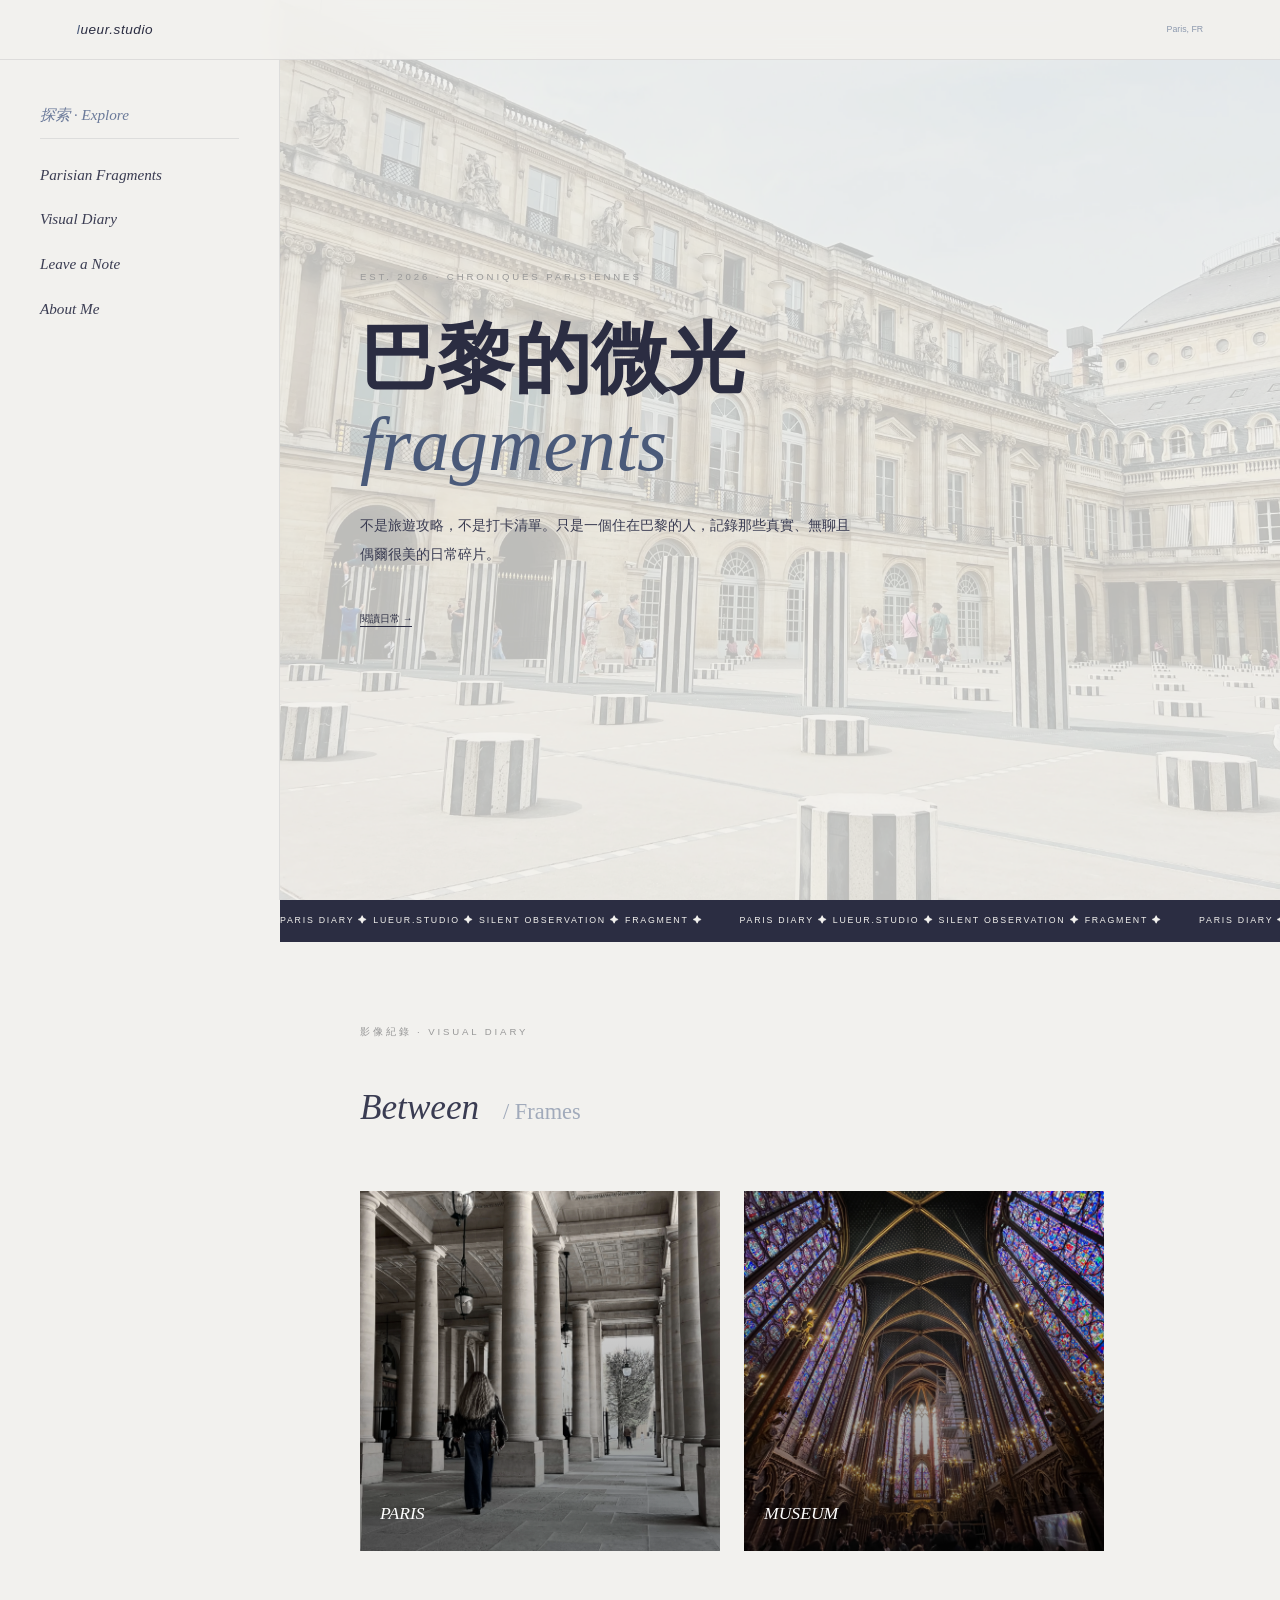
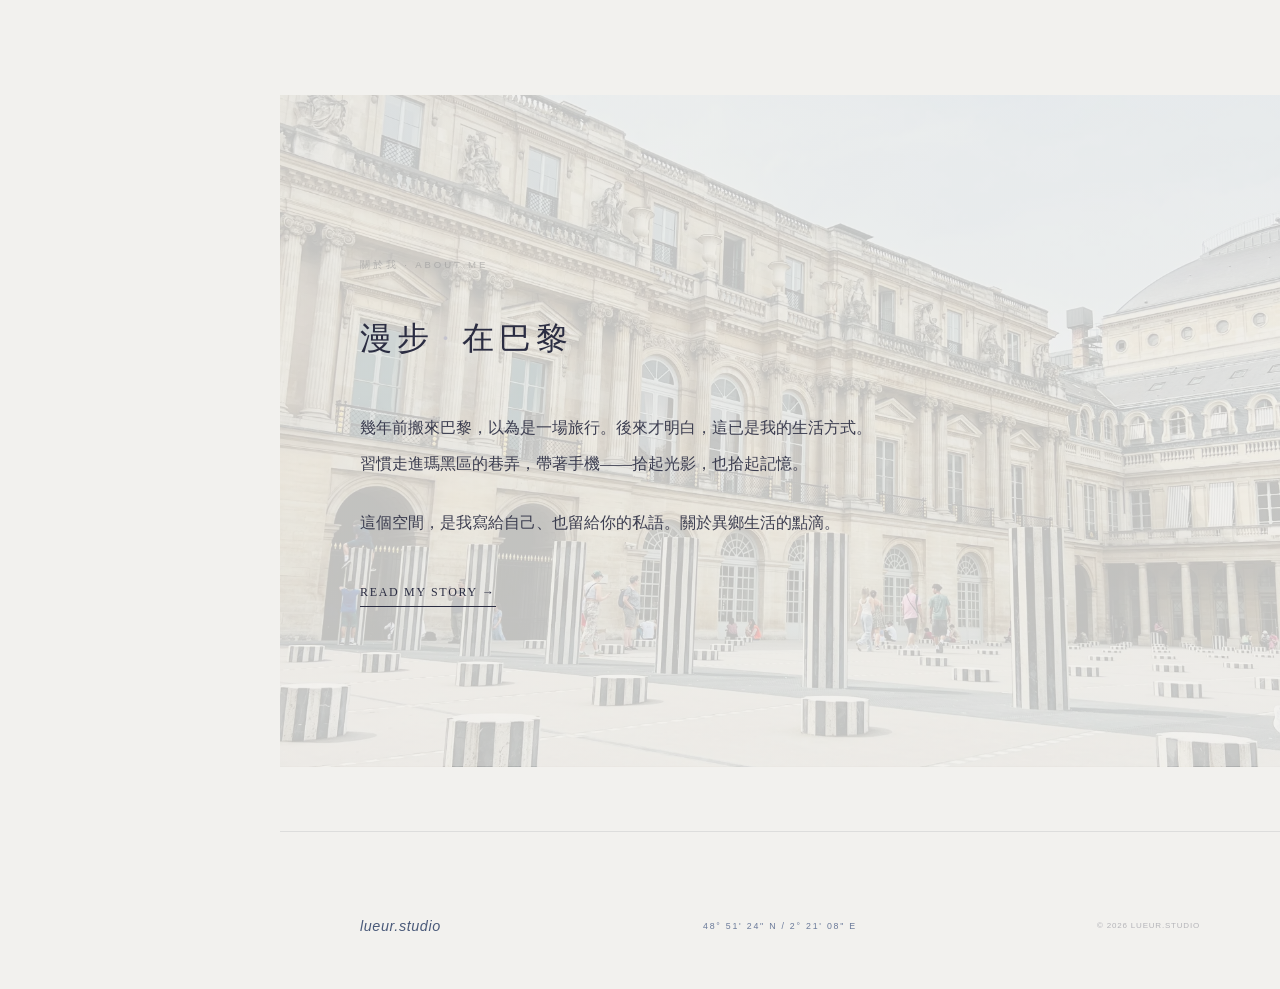
==== commit 676e126e: "Update index.html" ====
--- a/index.html
+++ b/index.html
@@ -3,88 +3,61 @@
 <head>
   <meta charset="UTF-8">
   <meta name="viewport" content="width=device-width, initial-scale=1">
-  <title>文章 — lueur.studio</title>
+
+  <title>lueur.studio — 巴黎的微光</title>
+  <link rel="canonical" href="https://lueur-studio-lab.github.io/ay/">
 
   <script src="data.js" defer></script>
 
+  <!-- SEO -->
+  <meta name="description" content="住在巴黎的台灣人，記錄真實的巴黎日常、攝影與生活碎片。">
+  <meta name="keywords" content="巴黎日常, 台灣人在巴黎, 巴黎生活, 法國, 留學, 旅遊攝影, lueur">
+  <meta name="author" content="lueur.studio">
+  <script async src="https://www.googletagmanager.com/gtag/js?id=G-SZRMZ00SD1"></script>
+  <script>
+    window.dataLayer = window.dataLayer || [];
+    function gtag(){dataLayer.push(arguments);}
+    gtag('js', new Date());
+    gtag('config', 'G-SZRMZ00SD1');
+  </script>
+
+  <script type="application/ld+json">
+  {
+    "@context": "https://schema.org",
+    "@type": "Blog",
+    "name": "lueur.studio",
+    "author": {
+      "@type": "Person",
+      "name": "lueur"
+    },
+    "description": "住在巴黎的台灣人，記錄真實的巴黎日常、攝影與生活碎片。",
+    "url": "https://lueur-studio-lab.github.io/ay/"
+  }
+  </script>
+
   <style>
-    *, *::before, *::after { box-sizing: border-box; margin: 0; padding: 0; }
-
+    *,*::before,*::after{box-sizing:border-box;margin:0;padding:0}
     :root {
-      --bg: #f2f1ee;
-      --ink: #2b2d42;
-      --ink2: #3a3c52;
-      --muted: #8d99ae;
-      --blue: #4a5a7a;
-      --blue-mid: #6b7a9a;
-      --border: rgba(43,45,66,.1);
-      --serif: "Cormorant Garamond", "Noto Serif TC", serif;
-      --mono: "Inter", sans-serif;
-    }
-
-    body {
-      background: var(--bg);
-      color: var(--ink);
-      font-family: var(--serif);
-      font-size: 16px;
-      font-weight: 300;
-      line-height: 2;
-    }
-
-    nav {
-      position: fixed;
-      top: 0;
-      right: 0;
-      left: 0;
-      z-index: 10;
-      display: flex;
-      align-items: center;
-      justify-content: space-between;
-      height: 60px;
-      padding: 0 6vw;
-      border-bottom: 1px solid var(--border);
-      background: rgba(242,241,238,.9);
-      backdrop-filter: blur(12px);
-    }
-
-    .logo {
-      color: var(--ink);
-      font-family: var(--mono);
-      font-size: .85rem;
-      font-style: italic;
-      letter-spacing: .04em;
-      text-decoration: none;
-    }
-
-    .logo span { color: var(--blue); }
-
-    .nav-r {
-      display: flex;
-      gap: 1.5rem;
-      align-items: center;
-    }
-
-    .nav-r a,
-    .nav-r span {
-      color: var(--muted);
-      font-family: var(--mono);
-      font-size: .6rem;
-      letter-spacing: .14em;
-      text-decoration: none;
-      text-transform: uppercase;
-    }
-
-    .main-wrapper {
-      display: flex;
-      flex-direction: column;
-    }
-
-    .sidebar {
-      width: 100%;
-      padding: 100px 2.5rem 3rem;
-      border-right: 1px solid var(--border);
-    }
-
+      --bg:#f2f1ee; --bg2:#eceae5; --ink:#2b2d42; --ink2:#3a3c52;
+      --muted:#8d99ae; --pale:#c4c3ce; --blue:#4a5a7a; --blue-mid:#6b7a9a;
+      --blue-lt:#adb8cc; --border:rgba(43,45,66,0.1);
+      --serif:'Cormorant Garamond', 'Noto Serif TC', serif;
+      --mono:'Inter', sans-serif;
+
+      /* ── 相簿大圖（燈箱）的顏色：想換背景只要改這四行 ── */
+      --lb-bg: #f2f1ee;
+      --lb-fg: #3a3c52;
+      --lb-line: rgba(43,45,66,.15);
+      --lb-arrow-bg: rgba(242,241,238,.9);
+    }
+    html{scroll-behavior:smooth}
+    body { font-family: var(--serif); background: var(--bg); color: var(--ink); font-size: 16px; line-height: 2; font-weight: 300; }
+
+    .main-wrapper { display: flex; flex-direction: column; }
+    @media(min-width: 1024px) { .main-wrapper { flex-direction: row; } }
+    .sidebar { background: var(--bg); border-right: 1px solid var(--border); padding: 100px 2.5rem 3rem; width: 100%; }
+    @media(min-width: 1024px) { .sidebar { width: 280px; position: sticky; top: 0; height: 100vh; flex-shrink: 0; } }
+    .side-group { margin-bottom: 3rem; }
     .side-group h3 {
       margin-bottom: 1.2rem;
       padding-bottom: .5rem;
@@ -97,560 +70,602 @@
       letter-spacing: 0;
       text-transform: none;
     }
-
     .side-list { list-style: none; }
     .side-list li { margin-bottom: .8rem; }
-
-    .side-list a {
-      color: var(--ink2);
-      font-family: var(--serif);
-      font-size: .95rem;
-      font-style: italic;
-      text-decoration: none;
-    }
-
-    .side-list a:hover,
-    .side-list a.is-active {
-      padding-left: 5px;
-      color: var(--blue);
-    }
-
-    .side-list a.is-active::before {
-      content: "— ";
-    }
-
-    main {
-      flex-grow: 1;
-      min-width: 0;
-      padding: 7rem 8% 6rem;
-    }
-
-    .article {
-      max-width: 800px;
-      margin: 0 auto;
-    }
-
-    .back-home {
-      display: inline-block;
-      margin-bottom: 3rem;
-      color: #34312c;
+    .side-list a { text-decoration: none; font-family: var(--serif); font-style: italic; font-size: .95rem; color: var(--ink2); transition: all .3s; cursor: pointer; }
+    .side-list a:hover { color: var(--blue); padding-left: 5px; }
+    .content-area { flex-grow: 1; width: 100%; overflow-x: hidden; }
+
+    nav{position:fixed;top:0;left:0;right:0;z-index:1000;display:flex;align-items:center;justify-content:space-between;padding:0 6vw;height:60px;background:rgba(242,241,238,.9);backdrop-filter:blur(12px);border-bottom:1px solid var(--border)}
+    .logo{font-family:var(--mono);font-size:.85rem;letter-spacing:.04em;color:var(--ink);text-decoration:none;font-style:italic}
+    .logo span{color:var(--blue)}
+    .nav-r{display:flex;align-items:center;gap:1.5rem}
+    .nav-r a{font-family:var(--mono);font-size:.6rem;letter-spacing:.14em;text-transform:uppercase;color:var(--muted);text-decoration:none}
+
+    .hero { min-height: 100vh; display: flex; flex-direction: column; justify-content: center; padding: 0 8%; position: relative; overflow: hidden; background-image: url('images/palaisroyal02.webp'); background-size: cover; background-position: center; }
+    .hero-bg { position: absolute; inset: 0; background-color: rgba(242, 241, 238, 0.78); z-index: 1; }
+    .hero-content { position: relative; z-index: 2; }
+    .hero-h1 { font-family: var(--serif); font-size: clamp(2.5rem, 6vw, 5rem); line-height: 1.1; margin-bottom: 1.5rem; }
+
+    .ticker { background: var(--ink); color: var(--bg); padding: 12px 0; overflow: hidden; white-space: nowrap; font-family: var(--mono); font-size: .55rem; letter-spacing: .2em; text-transform: uppercase; display: flex; }
+    .tick-inner { display: inline-block; white-space: nowrap; padding-left: 0; animation: scroll-endless 20s linear infinite; }
+    .tick-inner span { display: inline-block; padding-right: 2rem; }
+    @keyframes scroll-endless { 0% { transform: translateX(0); } 100% { transform: translateX(-50%); } }
+
+    .sec{padding:5rem 8%}
+    .sec-label{font-family:var(--mono);font-size:0.6rem;letter-spacing:0.3em;text-transform:uppercase;color:#999;margin-bottom:2rem;display:block;}
+    .journal-item { display: flex; align-items: center; padding: 2.5rem 0; border-bottom: 1px solid var(--border); gap: 3rem; transition: 0.3s ease; cursor: pointer; }
+    .j-meta { flex: 0 0 110px; display: flex; flex-direction: column; gap: 8px; border-right: 1px solid var(--border); }
+    .j-cat { font-family: var(--mono); font-size: 0.55rem; color: #666; letter-spacing: 0.2em; text-transform: uppercase; }
+    .j-date { font-family: 'Noto Serif TC', serif !important; font-size: 0.75rem !important; color: #999 !important; font-style: italic; }
+    .j-thumb { flex-shrink: 0; width: 220px; aspect-ratio: 3 / 2; background-size: cover; background-position: center; background-repeat: no-repeat; filter: grayscale(90%); transition: all 0.6s cubic-bezier(0.165, 0.84, 0.44, 1) !important; border-radius: 2px; }
+    .journal-item:hover .j-thumb { filter: grayscale(0%) !important; transform: translateY(-10px) scale(1.02); box-shadow: 0 15px 30px rgba(0,0,0,0.1); }
+
+    @media (max-width: 768px) {
+      .journal-item { flex-direction: column-reverse; align-items: flex-start; gap: 1.5rem; }
+      .j-thumb { width: 100%; aspect-ratio: 16 / 9; }
+      .j-meta { border-right: none; border-bottom: 1px solid var(--border); padding-bottom: 5px; width: 100%; flex-direction: row; justify-content: space-between; }
+    }
+
+    .art-nav { display: flex; align-items: center; justify-content: space-between; margin-bottom: 3rem; padding-bottom: 1rem; border-bottom: 1px solid var(--border); }
+    .art-back { background: none; border: none; cursor: pointer; font-family: var(--mono); font-size: 0.7rem; color: var(--muted); letter-spacing: 0.1em; transition: 0.3s; }
+    .art-back:hover { color: var(--ink); transform: translateX(-5px); }
+    .art-overlay { position: fixed; inset: 0; z-index: 2000; background: #f2f1ee; overflow-y: auto; display: none; padding: 40px 8% 60px; }
+
+    /* 相簿大圖（燈箱）的外觀 */
+    .art-overlay.is-lightbox { background: var(--lb-bg); }
+    .art-overlay.is-lightbox .art-nav { border-bottom-color: var(--lb-line); }
+    .art-overlay.is-lightbox .art-back,
+    .art-overlay.is-lightbox .logo { color: var(--lb-fg); }
+    .art-overlay.is-lightbox .art-back:hover { color: var(--lb-fg); opacity: .65; }
+    .art-overlay.is-lightbox .art-back {
       font-family: var(--serif);
       font-size: .7rem;
       font-style: normal;
       letter-spacing: .16em;
-      text-decoration: none;
-    }
-
-    .back-home:hover { opacity: .55; }
-
-    .article-category {
-      display: block;
-      margin-bottom: 1rem;
-      color: var(--blue-mid);
-      font-family: var(--mono);
-      font-size: .6rem;
-      letter-spacing: .24em;
-      text-transform: uppercase;
-    }
-
-    h1 {
-      margin-bottom: .8rem;
-      color: var(--ink2);
-      font-size: clamp(2.3rem, 4vw, 4rem);
-      font-weight: 400;
-      line-height: 1.25;
-    }
-
-    .article-date {
-      margin-bottom: 3rem;
-      color: var(--muted);
-      font-family: "Noto Serif TC", serif;
-      font-size: .8rem;
-      font-style: italic;
-    }
-
-    .article-cover {
+    }
+
+    /* 相簿輪播：左右捲動，會自動對齊到一張照片 */
+    .art-overlay.is-lightbox .art-inner-container { max-width: 1100px; }
+    .lb-carousel { position: relative; margin-top: 1rem; }
+    .lb-track {
+      display: flex;
+      overflow-x: auto;
+      padding: 0 11%;
+      scroll-padding: 0 11%;
+      scroll-snap-type: x mandatory;
+      -webkit-overflow-scrolling: touch;
+      scrollbar-width: none;
+      outline: none;
+    }
+    .lb-track::-webkit-scrollbar { display: none; }
+    .lb-slide {
       position: relative;
-      margin: 0 0 3rem;
-    }
-
-    .article-cover img {
-      display: block;
-      width: 100%;
-      max-height: 620px;
-      object-fit: cover;
-    }
-
-    .watermark {
-      position: absolute;
-      right: 1rem;
-      bottom: 1rem;
-      color: rgba(255,255,255,.8);
-      font-family: var(--mono);
-      font-size: .55rem;
-      letter-spacing: .12em;
-      text-shadow: 0 1px 3px rgba(0,0,0,.5);
-    }
-
-    .article-body {
-      color: var(--ink2);
-      font-family: "Noto Serif TC", serif;
-      font-size: .98rem;
-      line-height: 2.2;
-    }
-
-    .article-body p,
-    .article-body div {
-      margin-bottom: 2rem;
-    }
-
-    .article-body img {
-      display: block;
-      width: auto;
-      max-width: 100%;
-      height: auto;
-      margin: 2.5rem auto;
-    }
-
-    .article-body figure {
-      margin: 2.5rem auto;
-    }
-
-    .article-body figcaption {
-      margin-top: .5rem;
-      color: var(--muted);
-      font-size: .75rem;
-      text-align: right;
-    }
-
-    /* ── 留言區 ── */
-    .comment-section {
-      max-width: 560px;
-      margin-top: 5rem;
-      padding-top: 3rem;
-      border-top: 1px solid var(--border);
-    }
-
-    .comment-label {
-      display: block;
-      margin-bottom: .5rem;
-      color: var(--blue-mid);
-      font-family: var(--mono);
-      font-size: .6rem;
-      letter-spacing: .24em;
-      text-transform: uppercase;
-    }
-
-    .comment-intro {
-      margin-bottom: 2rem;
-      color: var(--muted);
-      font-family: "Noto Serif TC", serif;
-      font-size: .9rem;
-    }
-
-    .comment-form {
-      display: flex;
-      flex-direction: column;
-      gap: 1.6rem;
-    }
-
-    .comment-form input,
-    .comment-form textarea {
-      width: 100%;
-      padding: .6rem 0;
-      border: none;
-      border-bottom: 1px solid var(--border);
-      border-radius: 0;
-      background: transparent;
-      color: var(--ink);
-      font-family: "Noto Serif TC", serif;
-      font-size: .95rem;
-      font-weight: 300;
-      outline: none;
-      transition: border-color .3s;
-    }
-
-    .comment-form textarea {
-      resize: none;
-      line-height: 1.8;
-    }
-
-    .comment-form input::placeholder,
-    .comment-form textarea::placeholder {
-      color: var(--muted);
-      opacity: .7;
-    }
-
-    .comment-form input:focus,
-    .comment-form textarea:focus {
-      border-bottom-color: var(--blue);
-    }
-
-    .comment-form button {
-      align-self: flex-start;
-      padding: .7rem 2.2rem;
-      border: none;
-      background: var(--blue);
-      color: var(--bg);
-      font-family: var(--mono);
-      font-size: .6rem;
-      letter-spacing: .18em;
-      text-transform: uppercase;
-      cursor: pointer;
-      transition: background .25s;
-    }
-
-    .comment-form button:hover { background: var(--blue-mid); }
-    .comment-form button:focus-visible { outline: 2px solid var(--blue); outline-offset: 3px; }
-    .comment-form button:disabled { opacity: .5; cursor: default; }
-
-    .comment-ok,
-    .comment-error {
-      display: none;
-      margin: 0;
-      font-family: "Noto Serif TC", serif;
-      font-size: .9rem;
-    }
-
-    .comment-ok {
-      padding: 1rem 1.5rem;
-      border-left: 2px solid var(--blue);
-      color: var(--ink2);
-      font-style: italic;
-    }
-
-    .comment-error { color: #a05050; }
-
-    .all-articles {
-      display: inline-block;
-      margin-top: 3rem;
-      padding-top: 1rem;
-      border-top: 1px solid var(--border);
-      color: var(--blue);
-      font-family: var(--mono);
-      font-size: .65rem;
-      letter-spacing: .14em;
-      text-decoration: none;
-    }
-
-    /* ── 下一篇 ── */
-    .read-next {
-      display: block;
-      margin-top: 4rem;
-      padding: 2rem 0;
-      border-top: 1px solid var(--border);
-      border-bottom: 1px solid var(--border);
-      color: inherit;
-      text-decoration: none;
-      transition: opacity .25s ease;
-    }
-
-    .read-next:hover { opacity: .65; }
-    .read-next:focus-visible { outline: 2px solid var(--blue); outline-offset: 4px; }
-
-    .read-next-label {
-      display: block;
-      margin-bottom: .6rem;
-      color: var(--blue-mid);
-      font-family: var(--mono);
-      font-size: .6rem;
-      letter-spacing: .24em;
-      text-transform: uppercase;
-    }
-
-    .read-next-title {
-      display: block;
-      color: var(--ink2);
-      font-size: clamp(1.4rem, 2.5vw, 1.9rem);
-      font-weight: 400;
-      line-height: 1.4;
-    }
-
-    .read-next + .all-articles {
-      margin-top: 1.5rem;
-      padding-top: 0;
-      border-top: none;
-    }
-
-    /* ── 回到頂部箭頭 ── */
-    .to-top {
-      position: fixed;
-      right: 30px;
-      bottom: 30px;
-      z-index: 20;
+      flex: 0 0 100%;
       display: flex;
       align-items: center;
       justify-content: center;
-      width: 40px;
-      height: 40px;
-      border: 1px solid var(--border);
-      border-radius: 50%;
-      background: var(--bg);
-      color: var(--blue-mid);
-      font-size: 18px;
-      line-height: 1;
-      cursor: pointer;
-      opacity: 0;
-      pointer-events: none;
-      transition: opacity .3s ease, color .2s ease;
-    }
-
-    .to-top.is-visible {
-      opacity: 1;
-      pointer-events: auto;
-    }
-
-    .to-top:hover { color: var(--ink); }
-    .to-top:focus-visible { outline: 2px solid var(--blue); outline-offset: 3px; }
-
-    footer {
+      box-sizing: border-box;
+      height: min(72vh, 720px);
+      margin: 0;
+      padding: 0 .6rem;
+      scroll-snap-align: center;
+      scroll-snap-stop: always;
+      opacity: .35;
+      transition: opacity .4s ease;
+    }
+    .lb-slide.is-active { opacity: 1; }
+    .lb-frame { display: flex; flex-direction: column; max-width: 100%; max-height: 100%; }
+    .lb-photo { position: relative; display: flex; max-width: 100%; }
+    .lb-photo img { display: block; max-width: 100%; max-height: min(72vh, 720px); width: auto; height: auto; object-fit: contain; }
+    .lb-mark { position: absolute; right: 12px; bottom: 10px; color: rgba(255,255,255,.75); font-family: var(--mono); font-size: 10px; letter-spacing: 1px; text-shadow: 0 1px 3px rgba(0,0,0,.5); white-space: nowrap; pointer-events: none; }
+    .lb-cap, .lb-no { display: none; }
+
+    .lb-arrow { position: absolute; top: 50%; transform: translateY(-50%); z-index: 5; width: 44px; height: 44px; border: 1px solid var(--lb-line); border-radius: 50%; background: var(--lb-arrow-bg); color: var(--lb-fg); font-size: 1.8rem; line-height: 1; cursor: pointer; transition: opacity .25s; }
+    .lb-arrow:hover { opacity: .7; }
+    .lb-prev { left: 1rem; }
+    .lb-next { right: 1rem; }
+    .lb-caption { min-height: 1.6em; margin-top: 1.5rem; text-align: center; font-family: var(--serif); font-size: 1rem; font-style: italic; color: var(--lb-fg); }
+    .lb-meta { display: flex; align-items: center; justify-content: center; gap: 1.5rem; margin-top: .8rem; }
+    .lb-count { font-family: var(--mono); font-size: .6rem; letter-spacing: .1em; color: var(--lb-fg); opacity: .6; }
+    .lb-play { background: none; border: none; cursor: pointer; font-family: var(--mono); font-size: .6rem; letter-spacing: .14em; color: var(--lb-fg); opacity: .8; }
+    .lb-play:hover { opacity: 1; }
+
+    /* ── 外框一：電影膠片（黑色底片，上下有齒孔，角落有底片編號）── */
+    .lb-film { --perf: url("data:image/svg+xml,%3Csvg xmlns='http://www.w3.org/2000/svg' width='24' height='14'%3E%3Crect x='6' y='2' width='12' height='10' rx='2.5'/%3E%3C/svg%3E"); }
+    .lb-film .lb-slide { padding: 40px 16px; background: #111; box-shadow: 0 0 0 1px rgba(255,255,255,.05); }
+    .lb-film .lb-photo img { max-height: calc(min(72vh, 720px) - 80px); }
+    .lb-film .lb-slide::before,
+    .lb-film .lb-slide::after {
+      content: "";
+      position: absolute;
+      left: 0;
+      right: 0;
+      height: 14px;
+      background: var(--lb-bg);
+      -webkit-mask: var(--perf) center / 24px 14px repeat-x;
+      mask: var(--perf) center / 24px 14px repeat-x;
+    }
+    .lb-film .lb-slide::before { top: 10px; }
+    .lb-film .lb-slide::after { bottom: 10px; }
+    .lb-film .lb-no { display: block; position: absolute; left: 18px; bottom: 25px; font-family: var(--mono); font-size: 9px; line-height: 12px; letter-spacing: .12em; color: #c98f3a; opacity: .85; }
+
+    /* ── 外框二：拍立得（白色相紙，底部較厚，說明文字寫在相紙上）── */
+    .lb-polaroid .lb-track { padding-top: 14px; padding-bottom: 30px; }
+    .lb-polaroid .lb-frame { padding: 14px 14px 0; background: #fbfaf6; box-shadow: 0 10px 28px rgba(43,45,66,.22); transition: transform .5s ease; }
+    .lb-polaroid .lb-photo img { max-height: calc(min(72vh, 720px) - 150px); }
+    .lb-polaroid .lb-cap { display: block; min-height: 3.4rem; padding: 16px 6px 22px; text-align: center; font-family: var(--serif); font-size: 1rem; font-style: italic; color: #3a3c52; }
+    .lb-polaroid .lb-slide:nth-child(odd) .lb-frame { transform: rotate(-1.4deg); }
+    .lb-polaroid .lb-slide:nth-child(even) .lb-frame { transform: rotate(1.1deg); }
+    .lb-polaroid .lb-slide.is-active .lb-frame { transform: rotate(0); }
+    .lb-polaroid .lb-caption { display: none; }
+
+    @media (max-width: 768px) {
+      #artWrap .lb-arrow { display: none !important; }
+      .lb-track { padding: 0 6%; scroll-padding: 0 6%; }
+      .lb-slide { height: min(62vh, 560px); }
+      .lb-photo img { max-height: min(62vh, 560px); }
+      .lb-film .lb-photo img { max-height: calc(min(62vh, 560px) - 80px); }
+      .lb-polaroid .lb-photo img { max-height: calc(min(62vh, 560px) - 150px); }
+    }
+
+    .art-content-body figure { display: table; margin: 1.5rem auto; max-width: 100%; }
+    .art-content-body figure p { text-align: right !important; font-size: 14.5px !important; color: #ccc !important; margin-top: 0.3rem !important; font-family: 'Noto Serif TC', serif !important; }
+    .art-content-body figure img { display: block; width: 100%; height: auto; }
+    .art-content-body p, .art-content-body div { font-size: 14.5px !important; line-height: 2 !important; letter-spacing: 0.02em !important; font-weight: 300 !important; color: var(--ink2) !important; margin-bottom: 2rem !important; font-family: 'Noto Serif TC', serif !important; text-align: justify; }
+    .art-content-body .j-cat, .art-content-body .j-date { font-size: 0.65rem !important; letter-spacing: 0.2em; }
+    .art-inner-container { max-width: 800px; margin: 0 auto; text-align: left; }
+    .art-header { text-align: left !important; margin-bottom: 50px; padding-left: 0 !important; }
+    .art-header p { font-family: 'Noto Serif TC', serif !important; color: #999 !important; font-size: 13px !important; letter-spacing: 0.05em !important; text-align: left !important; margin-top: 8px; font-style: italic; }
+
+    .art-img-container, .j-album-container, .j-gallery-item, .gallery-item { position: relative !important; display: flex !important; justify-content: center !important; align-items: center !important; max-width: 100vw !important; overflow: hidden !important; }
+    .art-watermark { position: absolute !important; bottom: 25px !important; z-index: 999 !important; pointer-events: none; white-space: nowrap !important; color: rgba(255, 255, 255, 0.7) !important; font-family: var(--mono) !important; font-size: 10px !important; text-shadow: 0 1px 3px rgba(0,0,0,0.5) !important; left: auto !important; right: 20% !important; transform: translateX(10px) !important; }
+
+    @media (min-width: 1024px) {
+      #artWrap div[style*="position:relative"] > span { right: 50% !important; transform: translateX(200px) !important; }
+      .art-inner-container .art-img-container .art-watermark { right: 20px !important; transform: none !important; }
+    }
+
+    .art-inner-container .art-img-container { width: fit-content !important; max-width: 80% !important; margin: 3rem auto !important; position: relative !important; }
+    .art-inner-container .art-img-container img { display: block !important; width: 100% !important; height: auto !important; }
+    #artWrap button { display: block !important; z-index: 9999 !important; }
+    .art-content-body { max-width: 680px !important; margin: 0 auto !important; }
+    .art-divider { border: none !important; border-top: 3px dotted #ddd !important; width: 30px !important; margin: 6rem auto 4rem !important; display: block !important; }
+
+    .gallery-grid {
       display: grid;
-      grid-template-columns: 1fr auto 1fr;
-      gap: 2rem;
-      align-items: end;
-      padding: 2rem 8% 3rem;
-      border-top: 1px solid var(--border);
-    }
-
-    footer a,
-    footer p {
-      margin: 0;
-      color: var(--blue-mid);
-      font-family: var(--mono);
-      font-size: .55rem;
-      letter-spacing: .15em;
-      text-decoration: none;
-      text-transform: uppercase;
-    }
-
-    footer a {
-      font-family: var(--serif);
-      font-size: 1rem;
-      font-style: italic;
-      letter-spacing: 0;
-      text-transform: none;
-    }
-
-    footer p:nth-child(2) { text-align: center; }
-    footer p:last-child { text-align: right; opacity: .5; }
-
-    @media (min-width: 1024px) {
-      .main-wrapper { flex-direction: row; }
-
-      .sidebar {
-        position: sticky;
-        top: 0;
-        width: 280px;
-        height: 100vh;
-        flex-shrink: 0;
+      grid-template-columns: repeat(2, minmax(260px, 360px));
+      gap: 1.5rem;
+      justify-content: start;
+    }
+
+    @media (max-width: 768px) {
+      .gallery-grid {
+        grid-template-columns: 1fr;
       }
     }
 
-    @media (max-width: 768px) {
-      .nav-r { gap: .8rem; }
-
-      main { padding: 5rem 1.5rem 4rem; }
-
-      .to-top { right: 20px; bottom: 20px; }
-
-      .article-body {
-        font-size: .94rem;
-        line-height: 2.1;
+    .side-list a.is-active {
+      color: var(--blue);
+      padding-left: 5px;
+    }
+
+    .side-list a.is-active::before {
+      content: "— ";
+    }
+
+    @media (max-width: 640px) {
+      .site-footer {
+        padding: 3rem 1.5rem 2.5rem !important;
       }
 
-      footer {
-        display: flex;
+      .site-footer-inner {
+        align-items: flex-start !important;
         flex-direction: column;
-        gap: .8rem;
-        align-items: flex-start;
-        padding: 2rem 1.5rem 2.5rem;
+        gap: 0.8rem !important;
       }
 
-      footer p:nth-child(2),
-      footer p:last-child {
-        text-align: left;
+      .site-footer-inner > * {
+        flex: none !important;
+        text-align: left !important;
       }
     }
   </style>
 </head>
-
 <body>
-  <nav>
-    <a class="logo" href="index.html"><span>l</span>ueur.studio</a>
-
-    <div class="nav-r">
-      <span>Paris, FR</span>
+
+<nav>
+  <a class="logo" href="#"><span>l</span>ueur.studio</a>
+  <div class="nav-r">
+    <span style="font-family:var(--mono);font-size:.55rem;color:var(--muted)">Paris, FR</span>
+  </div>
+</nav>
+
+<div class="main-wrapper">
+  <aside class="sidebar">
+    <div class="side-group">
+      <h3>探索 · Explore</h3>
+      <ul class="side-list">
+        <li><a href="journal.html">Parisian Fragments</a></li>
+        <li><a href="index.html#gallery">Visual Diary</a></li>
+        <li><a href="comments.html">Leave a Note</a></li>
+        <li><a href="about.html">About Me</a></li>
+      </ul>
     </div>
-  </nav>
-
-  <div class="main-wrapper">
-    <aside class="sidebar">
-      <div class="side-group">
-        <h3>探索 · Explore</h3>
-
-        <ul class="side-list">
-          <li><a class="is-active" href="journal.html">Parisian Fragments</a></li>
-          <li><a href="index.html#gallery">Visual Diary</a></li>
-          <li><a href="comments.html">Leave a Note</a></li>
-          <li><a href="about.html">About Me</a></li>
-        </ul>
+  </aside>
+
+  <main class="content-area">
+    <section class="hero">
+      <div class="hero-bg"></div>
+      <div class="hero-content">
+        <p class="sec-label">Est. 2026 · Chroniques Parisiennes</p>
+        <h1 class="hero-h1">巴黎的微光<br><i style="font-weight:400;color:var(--blue)">fragments</i></h1>
+        <p style="max-width: 500px; font-size: 0.9rem; color: var(--ink2); margin-bottom: 2rem;">不是旅遊攻略，不是打卡清單。只是一個住在巴黎的人，記錄那些真實、無聊且偶爾很美的日常碎片。</p>
+        <a href="journal.html" style="font-family:var(--mono);font-size:.6rem;text-decoration:none;color:var(--ink);border-bottom:1px solid var(--ink);padding-bottom:2px">閱讀日常 →</a>
       </div>
-    </aside>
-
-    <main>
-      <article class="article" id="article"></article>
-    </main>
-  </div>
-
-  <footer>
-    <a href="index.html">lueur.studio</a>
-    <p>48° 51' 24" N / 2° 21' 08" E</p>
-    <p>© 2026 lueur.studio</p>
-  </footer>
-
-  <button type="button" class="to-top" id="toTop" aria-label="回到頂部">↑</button>
-
-  <script>
-    // Google 表單設定：留言會存進你的 Google 試算表
-    const FORM_URL      = "https://docs.google.com/forms/d/e/1FAIpQLSdxMO7JvuMLH4gJhOq0XfegeMHNNml34gbVgt1zp7Bspgsd8w/formResponse";
-    const ENTRY_NAME    = "entry.450055053";
-    const ENTRY_MESSAGE = "entry.1563429280";
-    const ENTRY_EMAIL   = "entry.1796219169";
-
-    let currentTitle = "";
-
-    function imagePath(image) {
-      return image.startsWith("http") || image.startsWith("images/")
-        ? image
-        : "images/" + image;
-    }
-
-    function renderArticle() {
-      const container = document.getElementById("article");
-      const id = new URLSearchParams(window.location.search).get("id");
-
-      if (typeof POSTS === "undefined" || !id) {
-        container.innerHTML = `
-          <a class="back-home" href="index.html">← BACK TO HOME</a>
-          <h1>找不到這篇文章</h1>
-          <a class="all-articles" href="journal.html">VIEW ALL ARTICLES →</a>
-        `;
-        return;
+    </section>
+
+    <div class="ticker">
+      <div class="tick-inner">
+        <span>PARIS DIARY ✦ LUEUR.STUDIO ✦ SILENT OBSERVATION ✦ FRAGMENT ✦ </span>
+        <span>PARIS DIARY ✦ LUEUR.STUDIO ✦ SILENT OBSERVATION ✦ FRAGMENT ✦ </span>
+        <span>PARIS DIARY ✦ LUEUR.STUDIO ✦ SILENT OBSERVATION ✦ FRAGMENT ✦ </span>
+      </div>
+    </div>
+
+    <section id="gallery" class="sec">
+      <p class="sec-label">影像紀錄 · VISUAL DIARY</p>
+      <h2 style="font-family: var(--serif); font-size: 2.2rem; margin-bottom: 3rem; font-style: italic; font-weight: 300; color: var(--ink2);">
+        Between <span style="font-style: normal; font-size: 1.4rem; color: var(--muted); margin-left: 15px; opacity: 0.8;">/ Frames</span>
+      </h2>
+      <div class="gallery-grid" id="galleryGrid"></div>
+    </section>
+
+    <section id="about" class="sec" style="padding: 10rem 8%; margin: 4rem 0; position: relative; background: linear-gradient(rgba(242, 241, 238, 0.80), rgba(242, 241, 238, 0.80)), url('images/palaisroyal02.webp'); background-size: cover; background-position: center; background-attachment: scroll;">
+      <div class="about-content" style="max-width: 800px; margin: 0; position: relative; z-index: 2; padding: 0;">
+        <p class="sec-label" style="opacity: 0.6; text-align: left;">關於我 · ABOUT ME</p>
+
+        <h2 style="font-size: 2rem; margin-bottom: 2.5rem; font-family: var(--serif); font-weight: 500; letter-spacing: 0.15em; color: var(--ink); display: flex; align-items: center; flex-wrap: wrap; justify-content: flex-start;">
+          <span style="font-weight: 400;">漫步</span>
+          <span style="color: var(--pale); margin: 0 0.5rem; font-weight: 300;">·</span>
+          <span style="font-weight: 400;">在巴黎</span>
+        </h2>
+
+        <div style="opacity: 0.9; color: var(--ink); font-family: 'Noto Serif TC'; font-weight: 300; font-size: 1rem; line-height: 2.2; text-align: left;">
+          <p style="margin-bottom: 1.5rem;">幾年前搬來巴黎，以為是一場旅行。後來才明白，這已是我的生活方式。<br>
+            習慣走進瑪黑區的巷弄，帶著手機——拾起光影，也拾起記憶。</p>
+          <p>這個空間，是我寫給自己、也留給你的私語。關於異鄉生活的點滴。</p>
+        </div>
+        <a
+          href="about.html"
+          style="display:inline-block;margin-top:2.5rem;font-family:var(--serif);font-size:.75rem;letter-spacing:.14em;color:var(--ink);text-decoration:none;border-bottom:1px solid var(--ink);padding-bottom:2px;">
+          READ MY STORY →
+        </a>
+      </div>
+    </section>
+
+    <footer class="site-footer" style="padding: 5rem 8% 3rem; border-top: 1px solid var(--border); background: var(--bg);">
+      <div class="site-footer-inner" style="display: flex; justify-content: space-between; align-items: center; flex-wrap: wrap; gap: 2rem;">
+        <a class="logo" href="#" style="color: var(--blue); font-size: 0.9rem; text-decoration: none; flex: 1; text-align: left;">
+          <span>l</span>ueur.studio
+        </a>
+        <div style="font-family: var(--mono); font-size: 0.55rem; letter-spacing: 0.2em; color: var(--blue-mid); text-transform: uppercase; flex: 2; text-align: center;">
+          48° 51' 24" N / 2° 21' 08" E
+        </div>
+        <div style="opacity: 0.3; font-family: var(--mono); font-size: 0.5rem; letter-spacing: 0.1em; text-transform: uppercase; color: var(--ink); flex: 1; text-align: right;">
+          © 2026 lueur.studio
+        </div>
+      </div>
+    </footer>
+  </main>
+</div>
+
+<div class="art-overlay" id="artOverlay">
+  <div id="artWrap"></div>
+</div>
+
+<div id="fixed-back-btn" onclick="handleBackToTop()" style="display: none; position: fixed; bottom: 30px; right: 30px; z-index: 100000; cursor: pointer; width: 40px; height: 40px; background: white; border: 1px solid #eee; border-radius: 50%; align-items: center; justify-content: center; box-shadow: 0 2px 10px rgba(0,0,0,0.1); transition: opacity 0.3s; opacity: 0;">
+    <span style="color: #999; font-size: 20px; line-height: 1;">↑</span>
+</div>
+
+<script>
+  var currentList = [];
+  var currentIdx = 0;
+
+  function renderPosts() {
+    const container = document.querySelector('.journal-list');
+    if (!container) return;
+
+    if (typeof POSTS === 'undefined') {
+      container.innerHTML = `<p style="color:red; padding:20px; border:1px dashed red;">⚠️ 找不到 POSTS 資料，請檢查 data.js 是否有載入！</p>`;
+      return;
+    }
+
+    container.innerHTML = '';
+    [...POSTS].reverse().forEach(p => {
+      const img = p.img || 'default.webp';
+
+      let thumbUrl =
+        img.startsWith('http') || img.startsWith('images/')
+          ? img
+          : 'images/' + img;
+      container.innerHTML += `
+        <div class="journal-item" onclick="openArt('${p.id}')">
+          <div class="j-meta"><span class="j-cat">${p.cat}</span><span class="j-date">${p.date}</span></div>
+          <div class="j-content"><h3 class="j-title">${p.title}</h3><p class="j-excerpt">${p.excerpt || ""}</p></div>
+          <div class="j-thumb" style="background-image:url('${thumbUrl}')"></div>
+        </div>`;
+    });
+  }
+
+  function openArt(id) {
+    if (typeof POSTS === 'undefined') return;
+    const p = POSTS.find(x => x.id === id);
+    if (!p) return;
+    let processedContent = p.content.replace(/<img (.*?)>/g, `<div class="art-img-container"><img $1><span class="art-watermark">© lueur.studio</span></div>`);
+    document.getElementById('artWrap').innerHTML = `
+      <div class="art-inner-container">
+        <div class="art-nav">
+          <button class="art-back" onclick="closeArt()">← BACK</button>
+          <a class="logo" href="#" onclick="closeArt(); return false;">lueur.studio</a>
+        </div>
+        <div class="art-header">
+          <span class="j-cat" style="letter-spacing:0.3em;color:var(--blue-mid)">${p.cat}</span>
+          <h1>${p.title}</h1>
+          <p>— PUBLISHED ON ${p.date}</p>
+        </div>
+        <div class="art-img-container">
+          <img src="${p.img.startsWith('http') ? p.img : 'images/'+p.img}">
+          <span class="art-watermark">© lueur.studio</span>
+        </div>
+        <div class="art-content-body">${processedContent}</div>
+      </div>`;
+    document.getElementById('artOverlay').style.display = 'block';
+    document.getElementById('artOverlay').scrollTop = 0;
+    document.body.style.overflow = 'hidden';
+  }
+
+  function closeArt() {
+    const overlay = document.getElementById('artOverlay');
+    overlay.style.display = 'none';
+    overlay.classList.remove('is-lightbox');
+    stopLbPlay();
+    document.body.style.overflow = 'auto';
+  }
+
+  function renderGallery() {
+    const grid = document.getElementById('galleryGrid');
+    if (!grid) return;
+
+    if (typeof ALBUMS === 'undefined') {
+      grid.innerHTML = `<p style="color:red; grid-column: 1/-1; padding:20px; border:1px dashed red;">⚠️ 找不到 ALBUMS 資料，請檢查 data.js 是否有載入！</p>`;
+      return;
+    }
+
+    grid.innerHTML = '';
+    ALBUMS.forEach(album => {
+      grid.innerHTML += `
+        <div class="g-item" onclick="openLightbox(0, '${album.id}')" style="position:relative;cursor:pointer;overflow:hidden;aspect-ratio:1/1;">
+          <img src="${album.cover}" style="width:100%;height:100%;object-fit:cover;display:block;transition:0.6s;">
+          <div style="position:absolute;inset:0;background:linear-gradient(transparent,rgba(0,0,0,0.5));display:flex;flex-direction:column;justify-content:flex-end;padding:20px;">
+            <div style="color:white;font-family:var(--serif);font-size:1.1rem;font-style:italic">${album.title}</div>
+          </div>
+        </div>`;
+    });
+  }
+
+  // 相簿外框樣式：'film' = 電影膠片　'polaroid' = 拍立得
+  var LB_FRAME = 'film';
+
+  var lbTimer = null;
+  var lbRaf = null;
+
+  function escHtml(s) {
+    return String(s).replace(/&/g, '&amp;').replace(/</g, '&lt;').replace(/"/g, '&quot;');
+  }
+
+  function openLightbox(idx, albumId) {
+    if (albumId && typeof ALBUMS !== 'undefined') {
+      const album = ALBUMS.find(a => a.id === albumId);
+      if (album) currentList = album.photos;
+    }
+
+    const overlay = document.getElementById('artOverlay');
+    const wrap = document.getElementById('artWrap');
+    if (!overlay || !wrap || !currentList.length) return;
+
+    stopLbPlay();
+    overlay.classList.add('is-lightbox');
+    currentIdx = Math.max(0, Math.min(idx || 0, currentList.length - 1));
+    const multi = currentList.length > 1;
+    const mode = LB_FRAME === 'polaroid' ? 'polaroid' : 'film';
+
+    const slides = currentList.map((photo, i) => {
+      const src = photo.img.startsWith('http') || photo.img.startsWith('images/') ? photo.img : 'images/' + photo.img;
+      const cap = escHtml(photo.desc || '');
+      const no = String(i + 1).padStart(2, '0');
+      return `
+        <figure class="lb-slide">
+          <div class="lb-frame">
+            <div class="lb-photo">
+              <img src="${src}" alt="${cap}" decoding="async">
+              <span class="lb-mark">© lueur.studio</span>
+            </div>
+            <figcaption class="lb-cap">${cap}</figcaption>
+          </div>
+          <span class="lb-no">▸ ${no} &nbsp; ${no}A</span>
+        </figure>`;
+    }).join('');
+
+    wrap.innerHTML = `
+      <div class="art-inner-container lb-${mode}">
+        <div class="art-nav">
+          <button class="art-back" onclick="closeArt()">← BACK TO HOME</button>
+          <div class="logo">lueur.studio</div>
+        </div>
+
+        <div class="lb-carousel">
+          ${multi ? `<button class="lb-arrow lb-prev" onclick="lbGo(-1, true)" aria-label="上一張">‹</button>` : ''}
+          <div class="lb-track" id="lbTrack" tabindex="0" aria-label="相簿照片，可左右滑動">${slides}</div>
+          ${multi ? `<button class="lb-arrow lb-next" onclick="lbGo(1, true)" aria-label="下一張">›</button>` : ''}
+        </div>
+
+        <p class="lb-caption" id="lbCaption"></p>
+        <div class="lb-meta">
+          <span class="lb-count" id="lbCount"></span>
+          ${multi ? `<button class="lb-play" id="lbPlay" onclick="lbTogglePlay()">PLAY</button>` : ''}
+        </div>
+      </div>`;
+
+    overlay.style.display = 'block';
+    overlay.scrollTop = 0;
+    document.body.style.overflow = 'hidden';
+
+    const track = document.getElementById('lbTrack');
+    track.addEventListener('scroll', onLbScroll, { passive: true });
+    // 讀者自己動手滑，就停止自動播放
+    ['pointerdown', 'wheel', 'touchstart'].forEach(ev => track.addEventListener(ev, stopLbPlay, { passive: true }));
+
+    updateLb();
+    requestAnimationFrame(() => lbGoTo(currentIdx, false));
+  }
+
+  // 目前是第幾張：更新亮度、說明文字、頁碼
+  function updateLb() {
+    document.querySelectorAll('#lbTrack .lb-slide').forEach((s, i) => s.classList.toggle('is-active', i === currentIdx));
+    const photo = currentList[currentIdx];
+    if (!photo) return;
+    const cap = document.getElementById('lbCaption');
+    if (cap) cap.textContent = photo.desc || '';
+    const count = document.getElementById('lbCount');
+    if (count) count.textContent = (currentIdx + 1) + ' / ' + currentList.length;
+  }
+
+  // 捲動時，找出正在中間的那一張
+  function onLbScroll() {
+    if (lbRaf) return;
+    lbRaf = requestAnimationFrame(() => {
+      lbRaf = null;
+      const track = document.getElementById('lbTrack');
+      const slide = track && track.querySelector('.lb-slide');
+      if (!slide) return;
+      const i = Math.max(0, Math.min(Math.round(track.scrollLeft / slide.offsetWidth), currentList.length - 1));
+      if (i !== currentIdx) {
+        currentIdx = i;
+        updateLb();
       }
-
-      const post = POSTS.find(item => item.id === id);
-
-      if (!post) {
-        container.innerHTML = `
-          <a class="back-home" href="index.html">← BACK TO HOME</a>
-          <h1>找不到這篇文章</h1>
-          <a class="all-articles" href="journal.html">VIEW ALL ARTICLES →</a>
-        `;
-        return;
+    });
+  }
+
+  function lbGoTo(i, smooth) {
+    const track = document.getElementById('lbTrack');
+    const slide = track && track.querySelector('.lb-slide');
+    if (!slide) return;
+    track.scrollTo({ left: i * slide.offsetWidth, behavior: smooth ? 'smooth' : 'auto' });
+  }
+
+  // 上一張／下一張（到盡頭會接回另一端）
+  function lbGo(step, manual) {
+    if (manual) stopLbPlay();
+    let n = currentIdx + step;
+    if (n < 0) n = currentList.length - 1;
+    if (n >= currentList.length) n = 0;
+    lbGoTo(n, true);
+  }
+
+  function lbTogglePlay() {
+    if (lbTimer) { stopLbPlay(); return; }
+    lbTimer = setInterval(() => lbGo(1, false), 4000);
+    const btn = document.getElementById('lbPlay');
+    if (btn) btn.textContent = 'PAUSE';
+  }
+
+  function stopLbPlay() {
+    if (lbTimer) { clearInterval(lbTimer); lbTimer = null; }
+    const btn = document.getElementById('lbPlay');
+    if (btn) btn.textContent = 'PLAY';
+  }
+
+  function handleBackToTop() {
+    const overlay = document.getElementById('artOverlay');
+    if (overlay && window.getComputedStyle(overlay).display !== 'none') {
+        overlay.scrollTo({ top: 0, behavior: 'smooth' });
+    } else {
+        window.scrollTo({ top: 0, behavior: 'smooth' });
+    }
+  }
+
+  function checkScroll() {
+    const btn = document.getElementById('fixed-back-btn');
+    const overlay = document.getElementById('artOverlay');
+    if (!btn) return;
+
+    const winS = window.scrollY || document.documentElement.scrollTop;
+    const artS = overlay ? overlay.scrollTop : 0;
+
+    if (winS > 400 || artS > 400) {
+        btn.style.display = 'flex';
+        btn.style.opacity = '1';
+    } else {
+        btn.style.opacity = '0';
+        setTimeout(() => { if(btn.style.opacity === '0') btn.style.display = 'none'; }, 300);
+    }
+  }
+
+  window.addEventListener('scroll', checkScroll, { passive: true });
+
+  function setupSectionNav() {
+    const links = [...document.querySelectorAll('.side-list a[href^="#"]')];
+
+    const sections = links
+      .map(link => document.querySelector(link.getAttribute('href')))
+      .filter(Boolean);
+
+    if (!sections.length) return;
+
+    function updateActiveLink() {
+      const marker = window.scrollY + window.innerHeight * 0.35;
+      let current = sections[0];
+
+      sections.forEach(section => {
+        if (section.offsetTop <= marker) current = section;
+      });
+
+      links.forEach(link => {
+        link.classList.toggle(
+          'is-active',
+          link.getAttribute('href') === `#${current.id}`
+        );
+      });
+    }
+
+    window.addEventListener('scroll', updateActiveLink, { passive: true });
+    updateActiveLink();
+  }
+
+  function initApp() {
+    renderGallery();
+    setupSectionNav();
+
+    const overlay = document.getElementById('artOverlay');
+    if (overlay) overlay.addEventListener('scroll', checkScroll);
+
+    document.addEventListener('keydown', e => {
+      const ov = document.getElementById('artOverlay');
+      if (!ov || ov.style.display !== 'block') return;
+      if (e.key === 'Escape') closeArt();
+      else if (ov.classList.contains('is-lightbox')) {
+        if (e.key === 'ArrowRight') lbGo(1, true);
+        if (e.key === 'ArrowLeft') lbGo(-1, true);
       }
-
-      currentTitle = post.title;
-
-      // 下一篇：順序跟「日常」頁相同（新的在前）。讀到最舊的一篇，會接回最新的一篇
-      const ordered = [...POSTS].reverse();
-      const pos = ordered.findIndex(item => item.id === id);
-      const next = ordered.length > 1 ? ordered[(pos + 1) % ordered.length] : null;
-      document.title = `${post.title} — lueur.studio`;
-
-      container.innerHTML = `
-        <a class="back-home" href="index.html">← BACK TO HOME</a>
-
-        <span class="article-category">${post.cat}</span>
-        <h1>${post.title}</h1>
-        <p class="article-date">— PUBLISHED ON ${post.date}</p>
-
-        <figure class="article-cover">
-          <img src="${imagePath(post.img)}" alt="${post.title}">
-          <span class="watermark">© lueur.studio</span>
-        </figure>
-
-        <div class="article-body">${post.content}</div>
-
-        <section class="comment-section">
-          <span class="comment-label">留言 · Leave a note</span>
-          <p class="comment-intro">讀完有什麼想說的，都可以留在這裡。</p>
-
-          <form class="comment-form" onsubmit="submitComment(event)">
-            <input id="commentName" type="text" placeholder="名字（選填）" aria-label="名字">
-            <textarea id="commentMessage" rows="4" placeholder="想說什麼都可以…" aria-label="留言內容" required></textarea>
-            <input id="commentEmail" type="email" placeholder="Email（選填，方便我回覆你）" aria-label="Email">
-            <button type="submit">送出留言</button>
-            <p class="comment-ok" id="commentOk" role="status">謝謝你的留言，我收到了 ✦</p>
-            <p class="comment-error" id="commentError" role="alert">送出失敗，請檢查網路後再試一次。</p>
-          </form>
-        </section>
-
-        ${next ? `
-          <a class="read-next" href="article.html?id=${encodeURIComponent(next.id)}">
-            <span class="read-next-label">READ NEXT →</span>
-            <span class="read-next-title">${next.title}</span>
-          </a>
-        ` : ''}
-
-        <a class="all-articles" href="journal.html">VIEW ALL ARTICLES →</a>
-      `;
-    }
-
-    function submitComment(event) {
-      event.preventDefault();
-
-      const form = event.target;
-      const messageEl = document.getElementById("commentMessage");
-      const message = messageEl.value.trim();
-      const button = form.querySelector("button");
-      const ok = document.getElementById("commentOk");
-      const error = document.getElementById("commentError");
-
-      if (!message) {
-        messageEl.focus();
-        return;
-      }
-
-      ok.style.display = "none";
-      error.style.display = "none";
-      button.disabled = true;
-
-      const body = new URLSearchParams();
-      body.append(ENTRY_NAME, document.getElementById("commentName").value.trim());
-      // 留言前面自動加上文章標題，在試算表裡就知道是哪一篇
-      body.append(ENTRY_MESSAGE, `【${currentTitle}】\n${message}`);
-      body.append(ENTRY_EMAIL, document.getElementById("commentEmail").value.trim());
-
-      fetch(FORM_URL, {
-        method: "POST",
-        mode: "no-cors",
-        headers: { "Content-Type": "application/x-www-form-urlencoded" },
-        body: body.toString()
-      })
-        .then(() => {
-          form.reset();
-          ok.style.display = "block";
-        })
-        .catch(() => {
-          error.style.display = "block";
-        })
-        .finally(() => {
-          button.disabled = false;
-        });
-    }
-
-    // 回到頂部箭頭：往下滑超過 400px 才出現
-    const toTop = document.getElementById("toTop");
-
-    window.addEventListener("scroll", () => {
-      toTop.classList.toggle("is-visible", window.scrollY > 400);
-    }, { passive: true });
-
-    toTop.addEventListener("click", () => {
-      window.scrollTo({ top: 0, behavior: "smooth" });
     });
-
-    document.addEventListener("DOMContentLoaded", renderArticle);
-  </script>
+  }
+
+  if (document.readyState === 'loading') {
+    document.addEventListener('DOMContentLoaded', initApp);
+  } else {
+    initApp();
+  }
+</script>
 </body>
 </html>
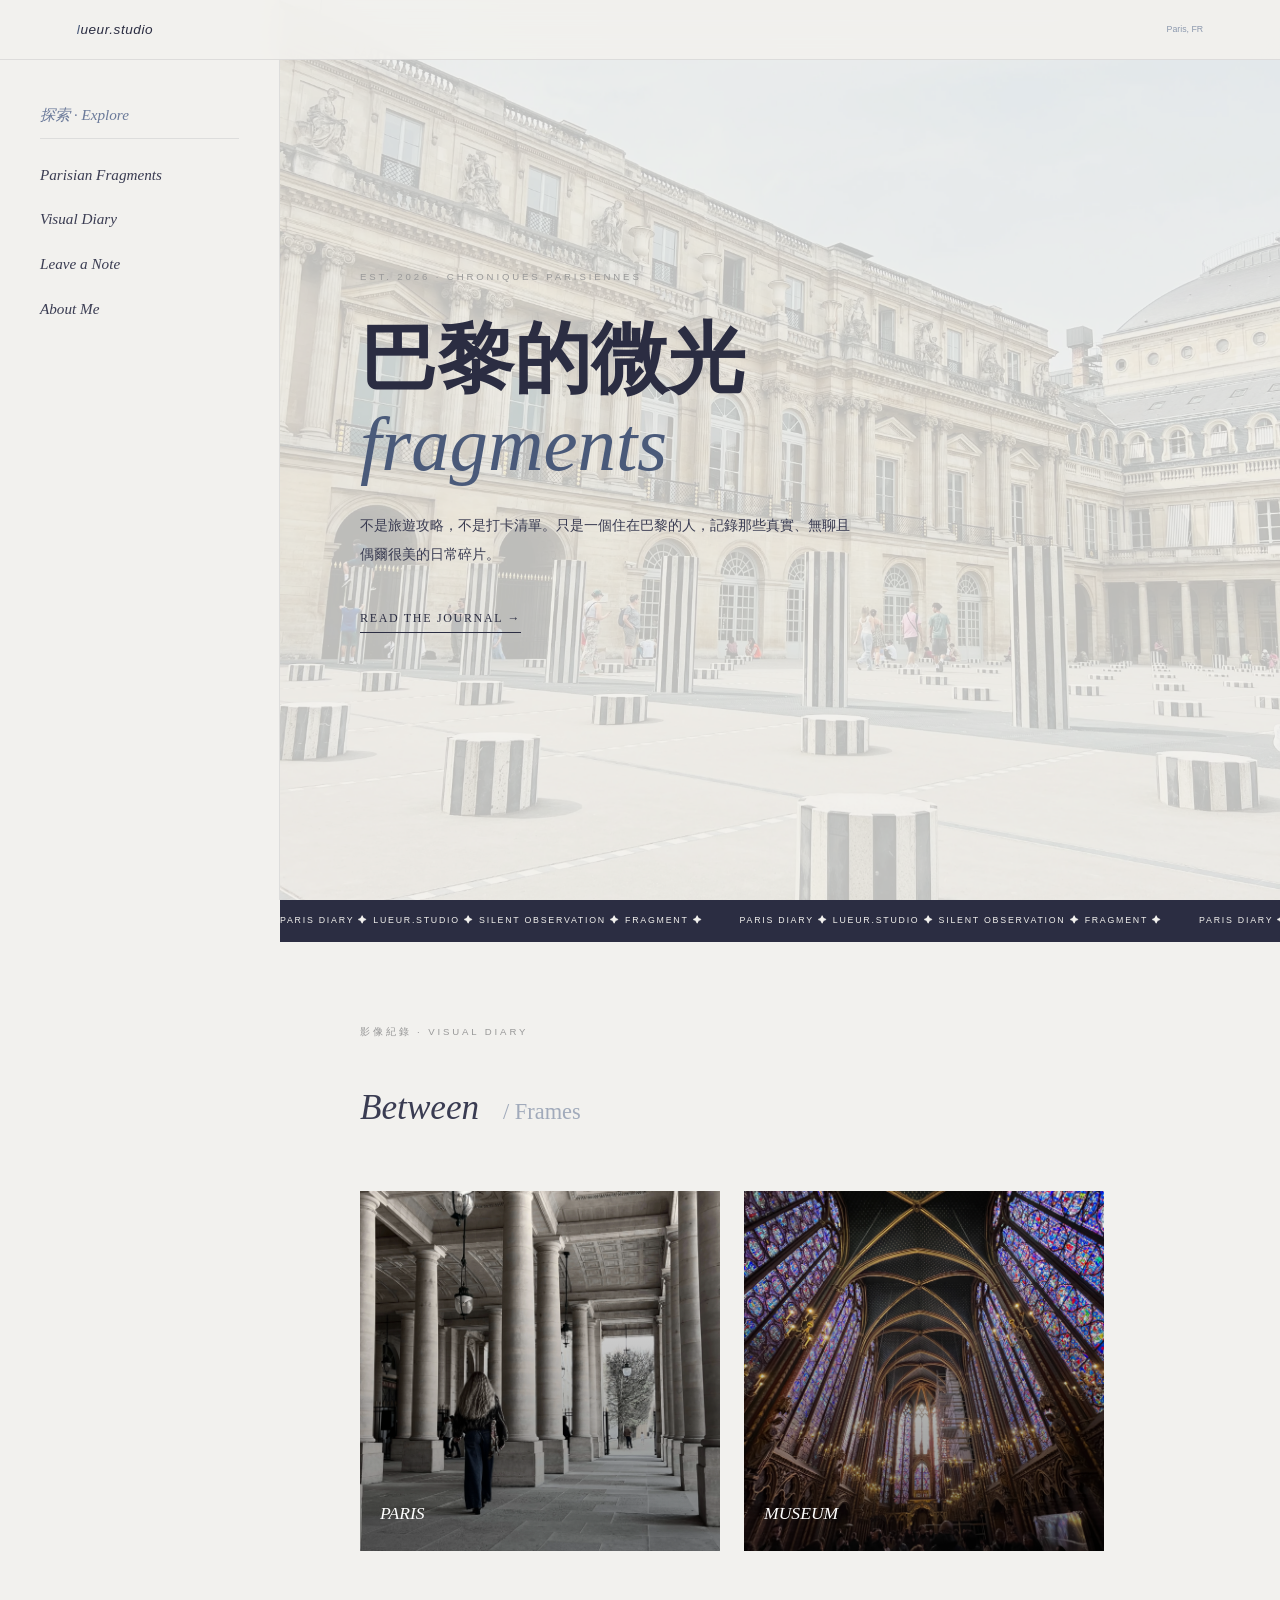
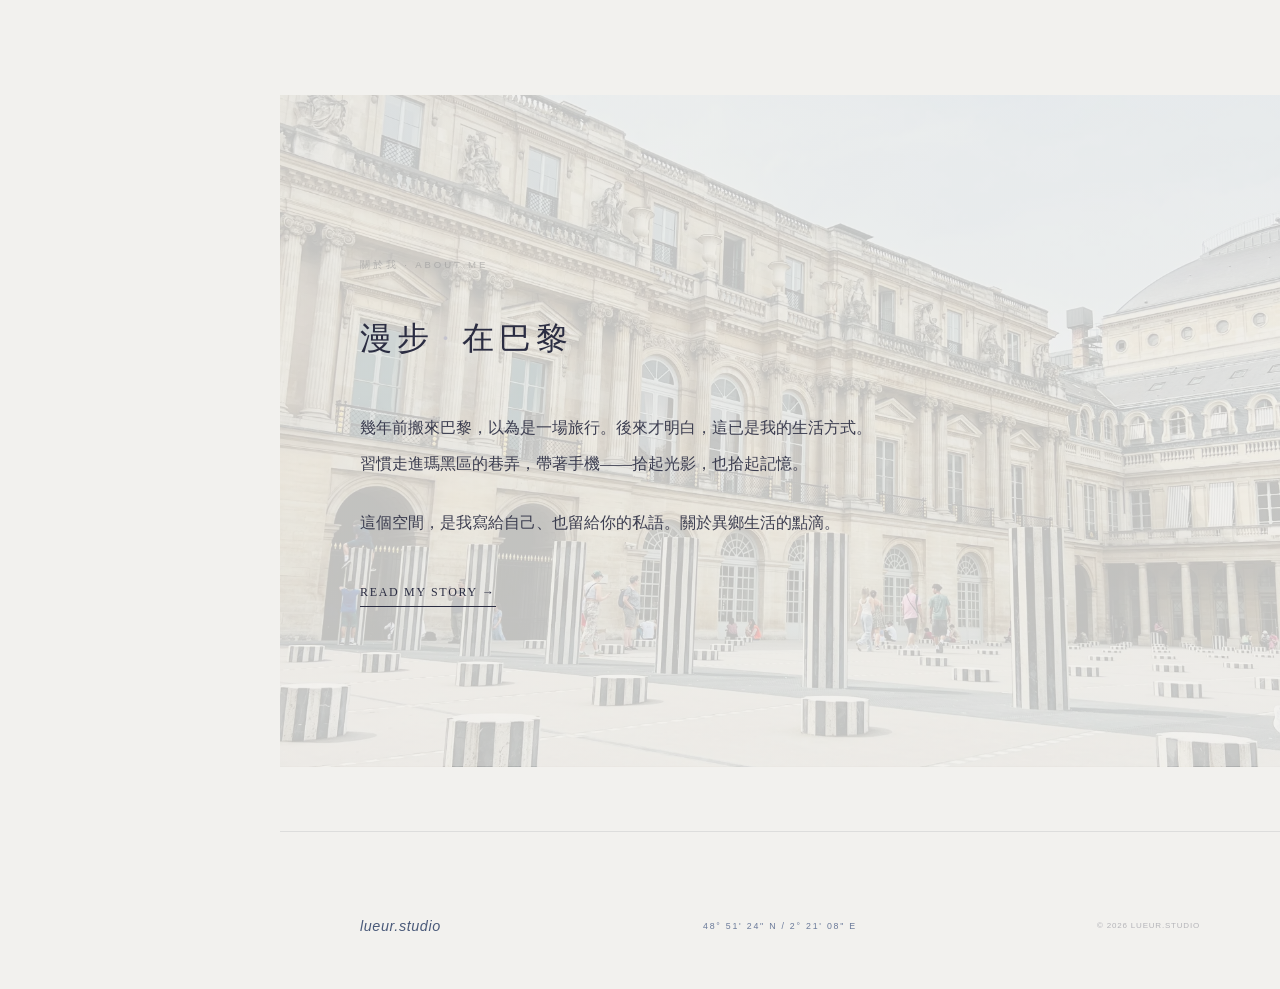
==== commit a961542e: "Update index.html" ====
--- a/index.html
+++ b/index.html
@@ -301,7 +301,7 @@
         <p class="sec-label">Est. 2026 · Chroniques Parisiennes</p>
         <h1 class="hero-h1">巴黎的微光<br><i style="font-weight:400;color:var(--blue)">fragments</i></h1>
         <p style="max-width: 500px; font-size: 0.9rem; color: var(--ink2); margin-bottom: 2rem;">不是旅遊攻略，不是打卡清單。只是一個住在巴黎的人，記錄那些真實、無聊且偶爾很美的日常碎片。</p>
-        <a href="journal.html" style="font-family:var(--mono);font-size:.6rem;text-decoration:none;color:var(--ink);border-bottom:1px solid var(--ink);padding-bottom:2px">閱讀日常 →</a>
+        <a href="journal.html" style="display:inline-block;font-family:var(--serif);font-size:.75rem;letter-spacing:.14em;color:var(--ink);text-decoration:none;border-bottom:1px solid var(--ink);padding-bottom:2px;">READ THE JOURNAL →</a>
       </div>
     </section>
 
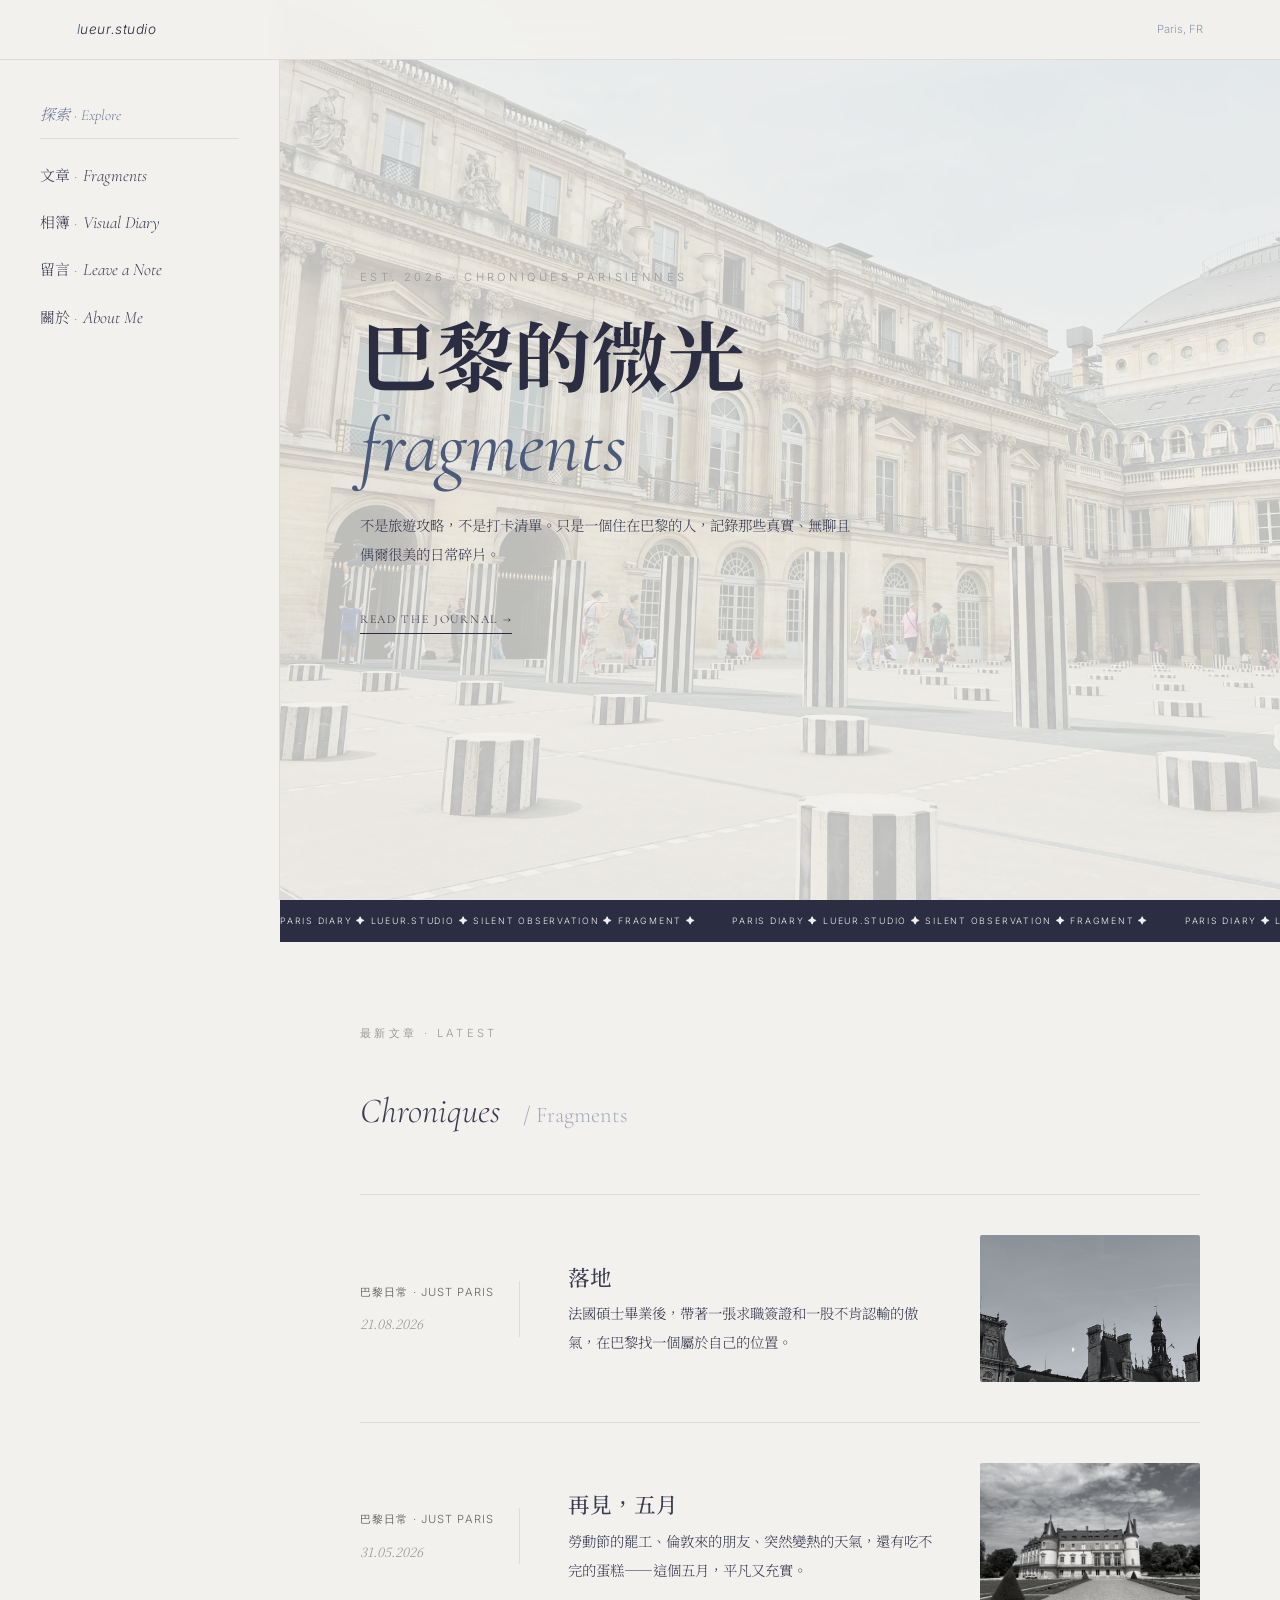
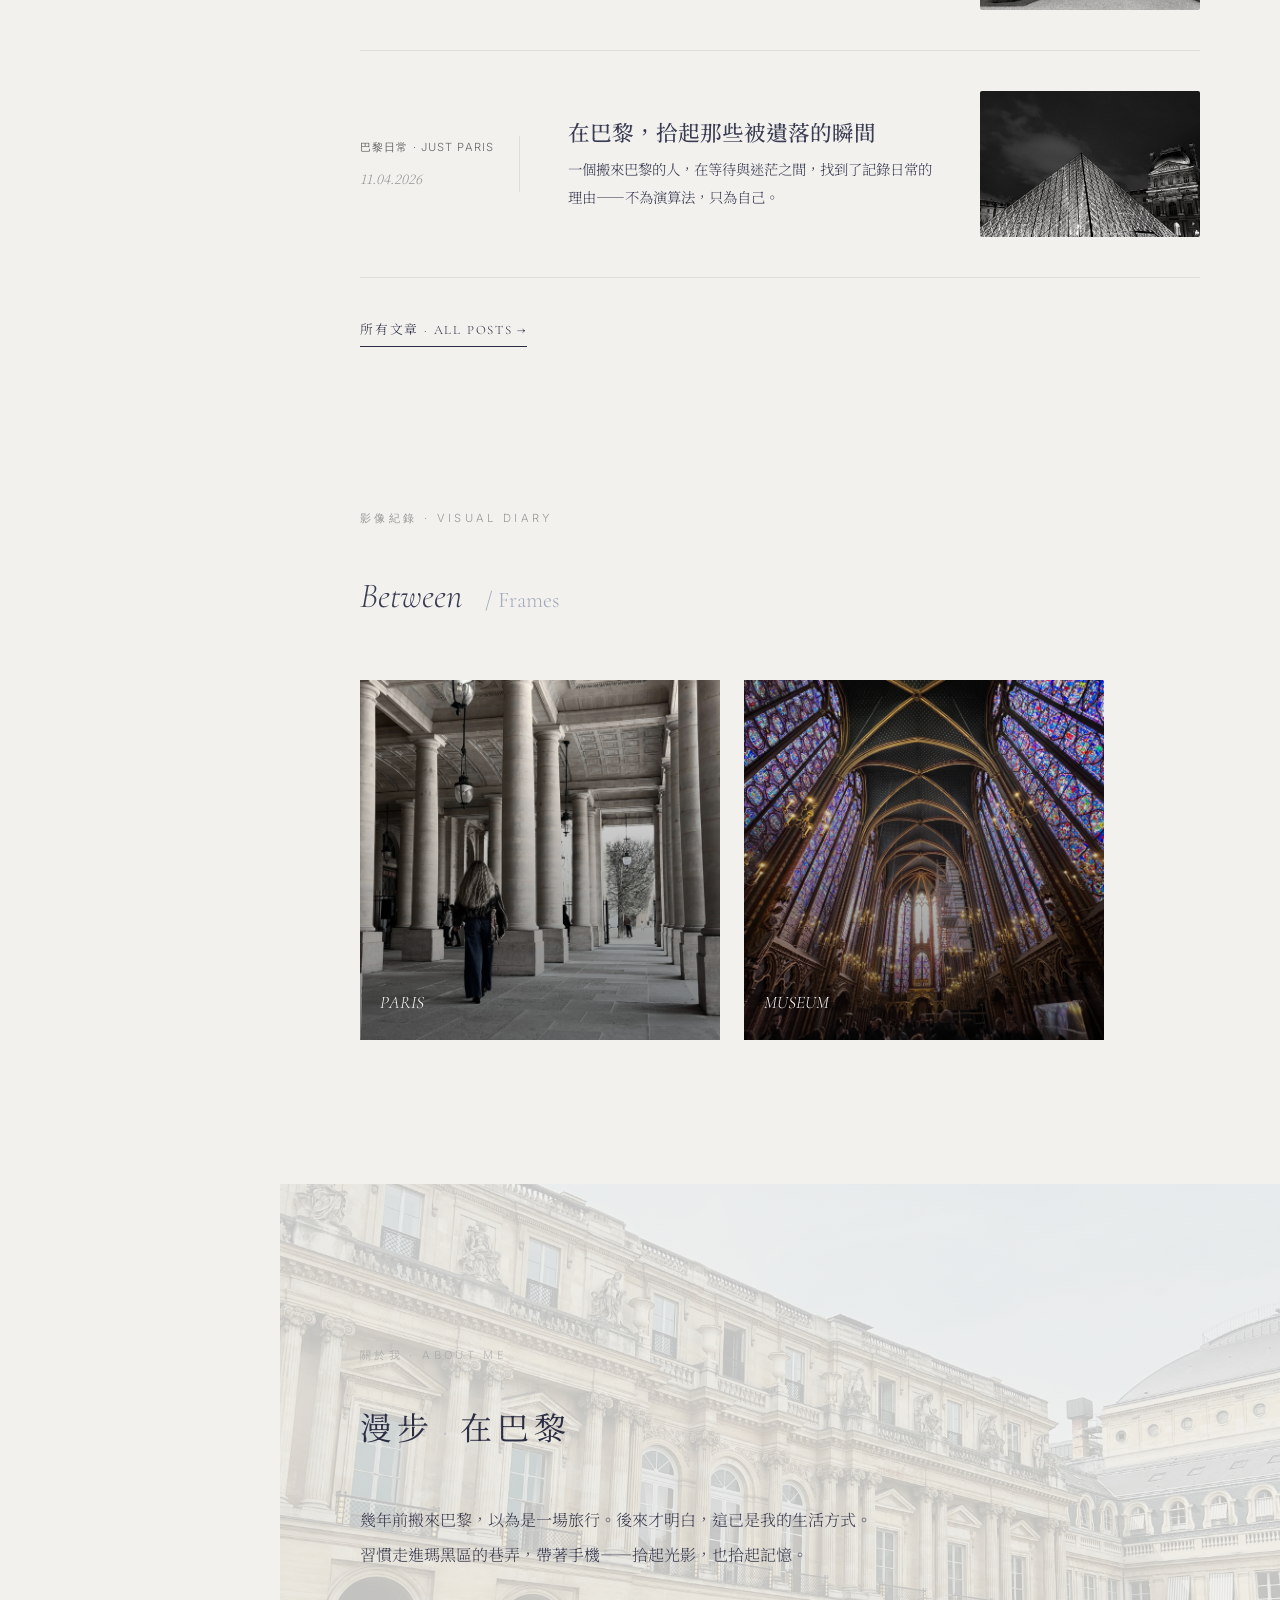
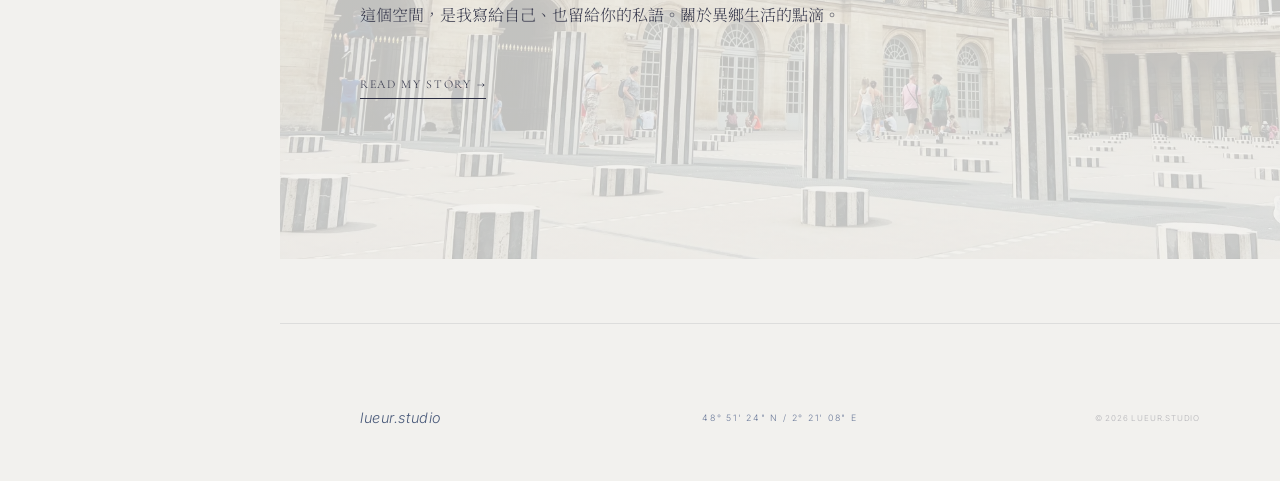
==== commit e999ddb9: "手機選單、載入字型、首頁最新文章、選單中英並列 - 手機和平板：左側選單收進右上角 MENU 按鈕（site.js） - 全站載入 Google Fonts（Cormorant Garamond、No" ====
--- a/index.html
+++ b/index.html
@@ -13,6 +13,14 @@
   <meta name="description" content="住在巴黎的台灣人，記錄真實的巴黎日常、攝影與生活碎片。">
   <meta name="keywords" content="巴黎日常, 台灣人在巴黎, 巴黎生活, 法國, 留學, 旅遊攝影, lueur">
   <meta name="author" content="lueur.studio">
+  <meta property="og:type" content="website">
+  <meta property="og:site_name" content="lueur.studio">
+  <meta property="og:locale" content="zh_TW">
+  <meta property="og:title" content="lueur.studio — 巴黎的微光">
+  <meta property="og:description" content="住在巴黎的台灣人，記錄真實的巴黎日常、攝影與生活碎片。">
+  <meta property="og:url" content="https://lueur-studio-lab.github.io/ay/">
+  <meta property="og:image" content="https://lueur-studio-lab.github.io/ay/images/paris.webp">
+  <meta name="twitter:card" content="summary_large_image">
   <script async src="https://www.googletagmanager.com/gtag/js?id=G-SZRMZ00SD1"></script>
   <script>
     window.dataLayer = window.dataLayer || [];
@@ -271,6 +279,11 @@
       }
     }
   </style>
+  <link rel="preconnect" href="https://fonts.googleapis.com">
+  <link rel="preconnect" href="https://fonts.gstatic.com" crossorigin>
+  <link rel="stylesheet" href="https://fonts.googleapis.com/css2?family=Cormorant+Garamond:ital,wght@0,300;0,400;0,500;1,300;1,400&family=Inter:wght@400&family=Noto+Serif+TC:wght@300;400;500&display=swap">
+  <link rel="stylesheet" href="site.css">
+  <script src="site.js" defer></script>
 </head>
 <body>
 
@@ -278,6 +291,7 @@
   <a class="logo" href="#"><span>l</span>ueur.studio</a>
   <div class="nav-r">
     <span style="font-family:var(--mono);font-size:.55rem;color:var(--muted)">Paris, FR</span>
+    <button class="menu-toggle" type="button" aria-label="開啟選單" aria-expanded="false"><span class="bars"></span>MENU</button>
   </div>
 </nav>
 
@@ -286,10 +300,10 @@
     <div class="side-group">
       <h3>探索 · Explore</h3>
       <ul class="side-list">
-        <li><a href="journal.html">Parisian Fragments</a></li>
-        <li><a href="index.html#gallery">Visual Diary</a></li>
-        <li><a href="comments.html">Leave a Note</a></li>
-        <li><a href="about.html">About Me</a></li>
+        <li><a href="journal.html"><span class="zh">文章</span><span class="dot">·</span>Fragments</a></li>
+        <li><a href="gallery.html"><span class="zh">相簿</span><span class="dot">·</span>Visual Diary</a></li>
+        <li><a href="comments.html"><span class="zh">留言</span><span class="dot">·</span>Leave a Note</a></li>
+        <li><a href="about.html"><span class="zh">關於</span><span class="dot">·</span>About Me</a></li>
       </ul>
     </div>
   </aside>
@@ -312,6 +326,16 @@
         <span>PARIS DIARY ✦ LUEUR.STUDIO ✦ SILENT OBSERVATION ✦ FRAGMENT ✦ </span>
       </div>
     </div>
+
+    <section id="latest" class="sec">
+      <p class="sec-label">最新文章 · LATEST</p>
+      <h2 style="font-family: var(--serif); font-size: 2.2rem; margin-bottom: 3rem; font-style: italic; font-weight: 300; color: var(--ink2);">
+        Chroniques <span style="font-style: normal; font-size: 1.4rem; color: var(--muted); margin-left: 15px; opacity: 0.8;">/ Fragments</span>
+      </h2>
+      <!-- tools/build.py 發布時會把最新 3 篇寫進來；本機直接打開時由下面的 renderLatest() 補上 -->
+      <div class="latest-list" id="latestList"></div>
+      <a class="latest-more" href="journal.html">所有文章 · ALL POSTS →</a>
+    </section>
 
     <section id="gallery" class="sec">
       <p class="sec-label">影像紀錄 · VISUAL DIARY</p>
@@ -643,7 +667,23 @@
     updateActiveLink();
   }
 
+  // 首頁的「最新文章」：發布時已經寫好就不重畫，沒寫好（本機預覽）才用 data.js 產生
+  function renderLatest() {
+    const box = document.getElementById('latestList');
+    if (!box || box.children.length || typeof POSTS === 'undefined') return;
+    box.innerHTML = [...POSTS].reverse().slice(0, 3).map(p => {
+      const img = p.img.startsWith('http') || p.img.startsWith('images/') ? p.img : 'images/' + p.img;
+      return `
+        <a class="journal-item" href="posts/${encodeURIComponent(p.slug || p.id)}.html">
+          <div class="j-meta"><span class="j-cat">${p.cat}</span><span class="j-date">${p.date}</span></div>
+          <div class="j-content"><h2>${p.title}</h2><p>${p.excerpt || ''}</p></div>
+          <div class="j-thumb" style="background-image:url('${img}')"></div>
+        </a>`;
+    }).join('');
+  }
+
   function initApp() {
+    renderLatest();
     renderGallery();
     setupSectionNav();
 
--- a/site.css
+++ b/site.css
@@ -0,0 +1,166 @@
+/* ═══════════════════════════════════════════
+   lueur.studio — site.css
+   全站共用的樣式：每一頁都會載入，放在各頁自己的 <style> 後面，
+   所以這裡寫的會蓋過各頁的設定。要統一改全站，改這裡就好。
+   ═══════════════════════════════════════════ */
+
+/* ── 1. 左側選單：每一頁長得一樣 ── */
+.sidebar .side-group h3 {
+  margin-bottom: 1.2rem;
+  padding-bottom: .5rem;
+  border-bottom: 1px solid var(--border);
+  color: var(--blue-mid);
+  font-family: var(--serif);
+  font-size: .95rem;
+  font-style: italic;
+  font-weight: 300;
+  letter-spacing: 0;
+  text-transform: none;
+}
+
+.side-list a { font-size: 1.08rem; }
+
+.side-list a .zh {
+  font-family: "Noto Serif TC", serif;
+  font-size: .86em;
+  font-style: normal;
+  margin-right: .15em;
+}
+
+.side-list a .dot {
+  color: var(--muted);
+  margin: 0 .35em 0 .1em;
+  font-style: normal;
+}
+
+/* ── 2. 手機和平板：選單收進右上角的按鈕 ── */
+.menu-toggle {
+  display: none;
+  align-items: center;
+  gap: .45rem;
+  padding: .5rem 0 .5rem .8rem;
+  border: none;
+  background: none;
+  color: var(--ink);
+  font-family: var(--mono);
+  font-size: .72rem;
+  letter-spacing: .14em;
+  cursor: pointer;
+}
+
+.menu-toggle .bars,
+.menu-toggle .bars::before,
+.menu-toggle .bars::after {
+  display: block;
+  width: 18px;
+  height: 1px;
+  background: currentColor;
+  transition: transform .25s ease, opacity .25s ease;
+}
+
+.menu-toggle .bars { position: relative; }
+.menu-toggle .bars::before,
+.menu-toggle .bars::after { content: ""; position: absolute; left: 0; }
+.menu-toggle .bars::before { top: -6px; }
+.menu-toggle .bars::after { top: 6px; }
+
+body.menu-open .menu-toggle .bars { background: transparent; }
+body.menu-open .menu-toggle .bars::before { transform: translateY(6px) rotate(45deg); }
+body.menu-open .menu-toggle .bars::after { transform: translateY(-6px) rotate(-45deg); }
+
+@media (max-width: 1023px) {
+  .menu-toggle { display: inline-flex; }
+
+  /* 平常藏起來，按了按鈕才從上方展開 */
+  .main-wrapper > .sidebar { display: none; }
+
+  body.menu-open .main-wrapper > .sidebar {
+    display: block;
+    position: fixed;
+    top: 60px;
+    left: 0;
+    right: 0;
+    z-index: 999;
+    width: 100%;
+    height: auto;
+    padding: 1.6rem 1.5rem 1rem;
+    border-right: none;
+    border-bottom: 1px solid var(--border);
+    background: var(--bg);
+    box-shadow: 0 12px 24px rgba(43,45,66,.08);
+  }
+
+  body.menu-open .side-group { margin-bottom: 0; }
+  body.menu-open .side-list li { margin-bottom: 1rem; }
+  body.menu-open .side-list a { font-size: 1.05rem; }
+
+  nav { padding: 0 1.5rem !important; }
+  nav .nav-r > span { display: none; }   /* 手機上把「Paris, FR」讓位給選單按鈕 */
+}
+
+/* ── 3. 小字放大：原本約 9px，手機上看不清楚 ── */
+.nav-r span,
+.nav-r a,
+.sec-label,
+.page-label,
+.j-cat,
+.article-category,
+.comment-label,
+.read-next-label,
+.lb-count,
+.letter-block h3,
+footer p {
+  font-size: .7rem !important;
+}
+
+.j-date,
+.article-date {
+  font-size: .8rem !important;
+}
+
+/* ── 4. 首頁：最新文章 ── */
+.latest-list .journal-item {
+  color: inherit;
+  text-decoration: none;
+}
+
+.latest-list .journal-item:first-child { border-top: 1px solid var(--border); }
+
+.latest-list .j-meta { padding-right: 1.5rem; }
+
+/* 標籤字放大後，左邊那欄放寬，避免「巴黎日常 · JUST PARIS」被擠成三行 */
+.j-cat { letter-spacing: .1em !important; }
+@media (min-width: 769px) {
+  .latest-list .j-meta { flex: 0 0 160px; }
+  .journal-list .journal-item { grid-template-columns: 160px minmax(0, 1fr) 220px; }
+}
+
+.latest-list .j-content h2 {
+  margin-bottom: .4rem;
+  color: var(--ink2);
+  font-family: "Noto Serif TC", serif;
+  font-size: 1.35rem;
+  font-weight: 500;
+  line-height: 1.5;
+}
+
+.latest-list .j-content p {
+  color: var(--ink2);
+  font-family: "Noto Serif TC", serif;
+  font-size: .9rem;
+  line-height: 2;
+}
+
+.latest-more {
+  display: inline-block;
+  margin-top: 2.5rem;
+  padding-bottom: 2px;
+  border-bottom: 1px solid var(--ink);
+  color: var(--ink);
+  font-family: var(--serif);
+  font-size: .8rem;
+  letter-spacing: .14em;
+  text-decoration: none;
+}
+
+.latest-more:hover { opacity: .6; }
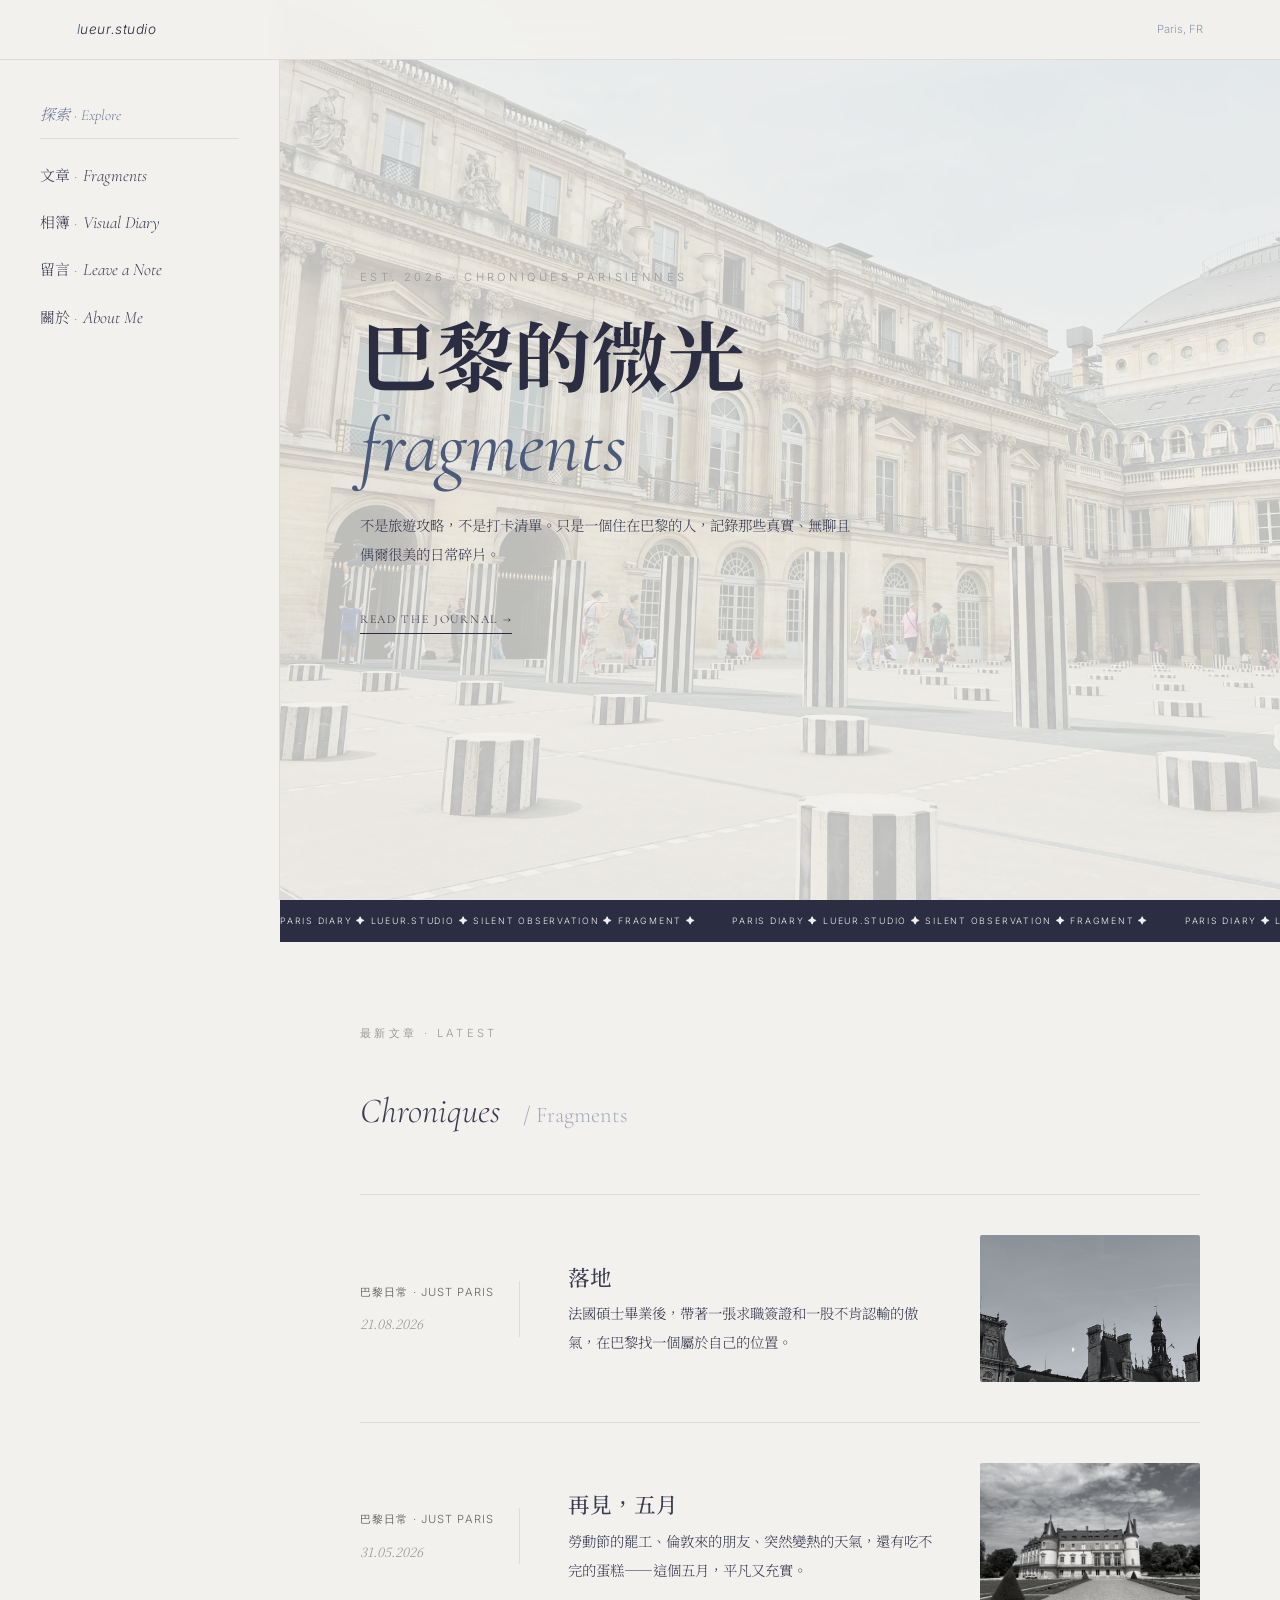
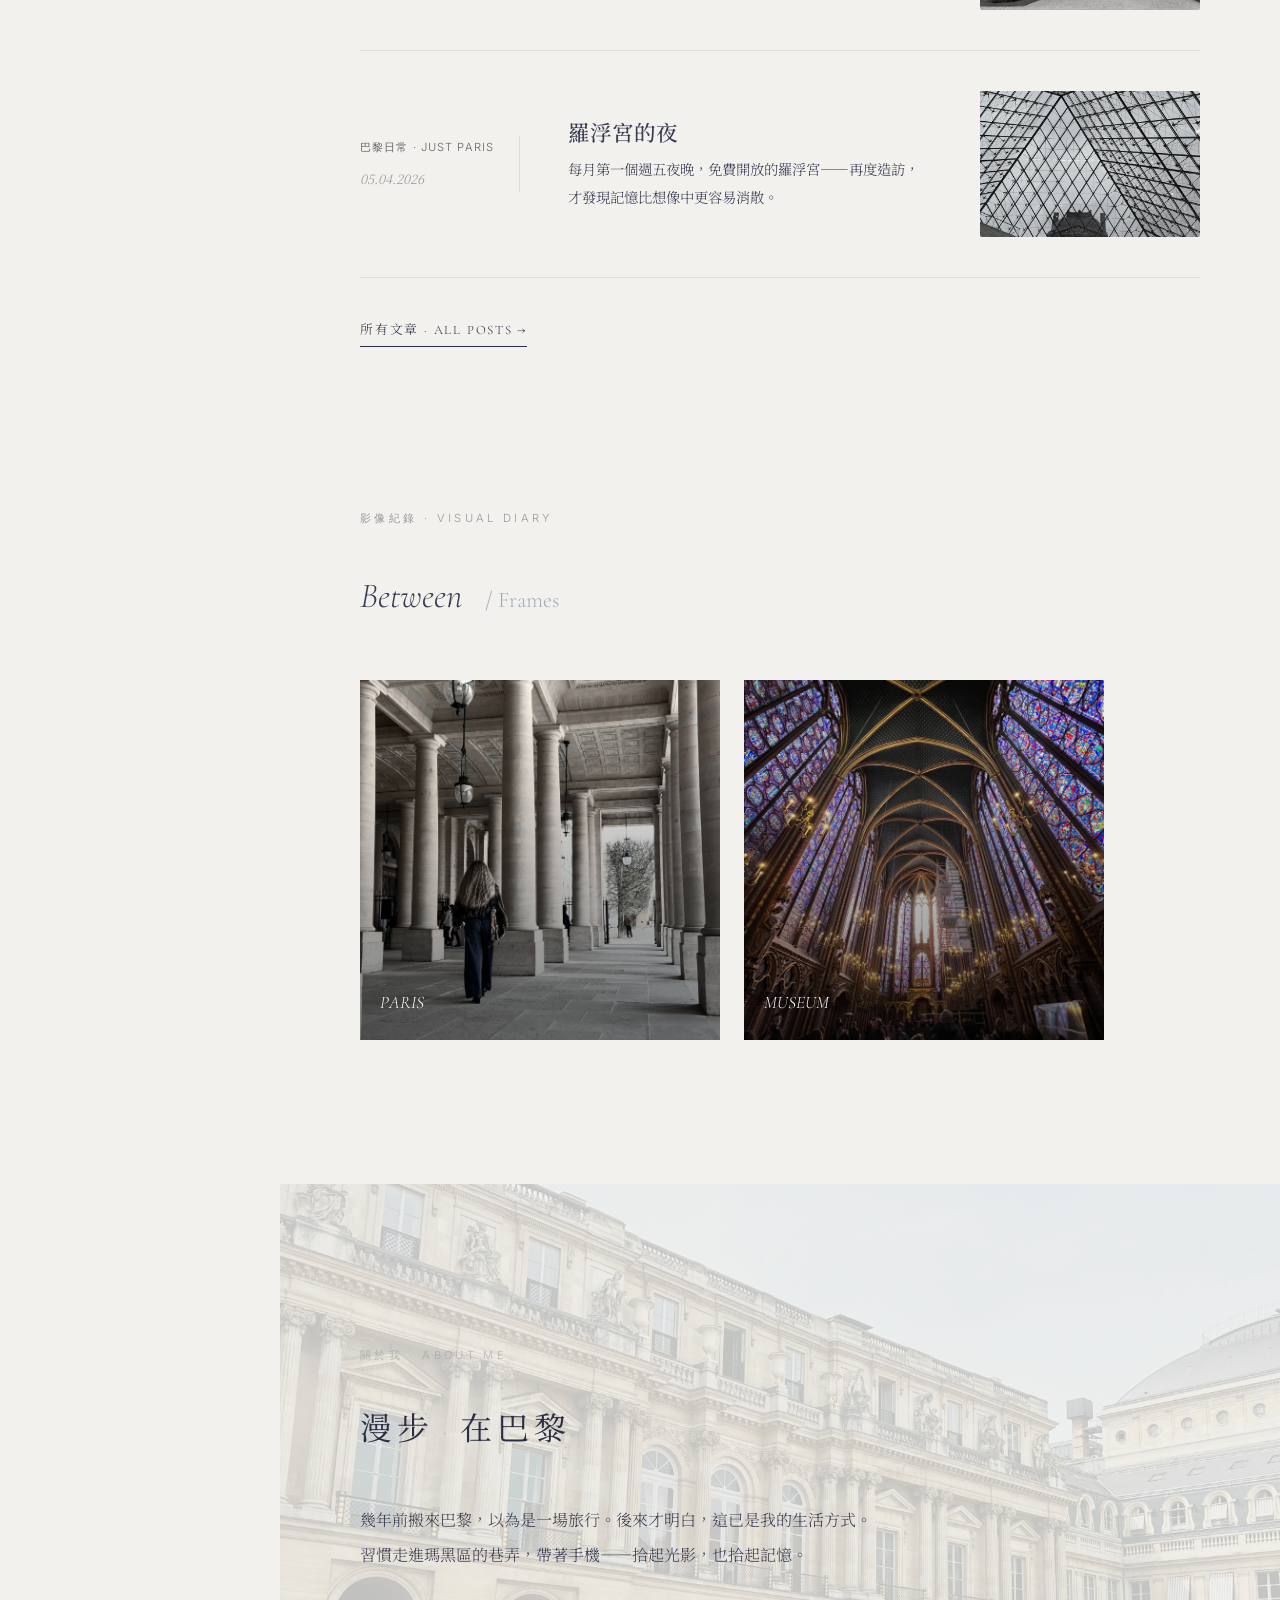
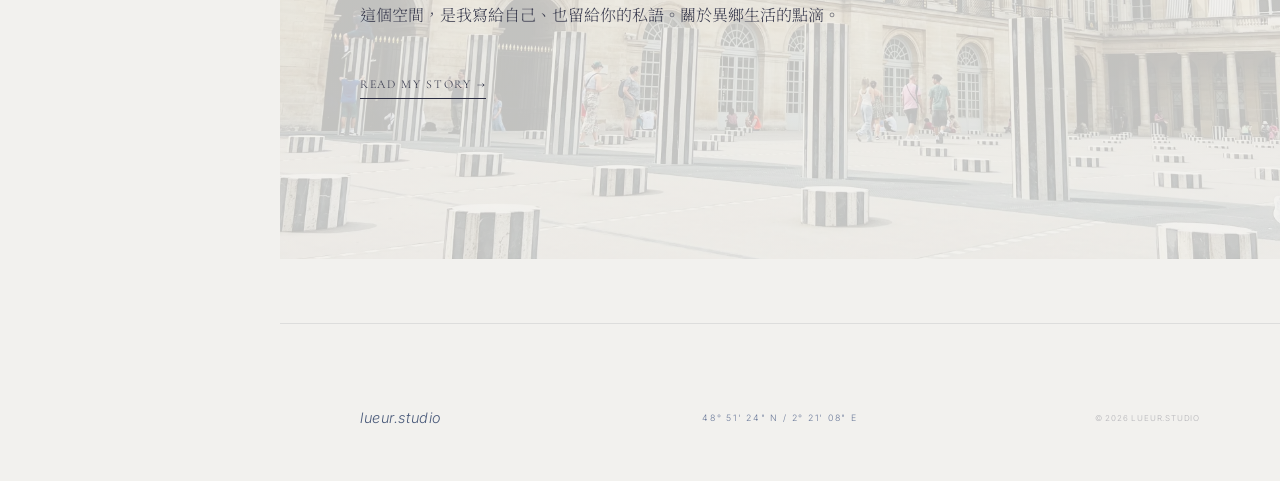
==== commit b7dc7340: "Album: replace film strip with flowing centered carousel Photos scale and fade continuously with scr" ====
--- a/index.html
+++ b/index.html
@@ -208,6 +208,12 @@
     .lb-polaroid .lb-slide.is-active .lb-frame { transform: rotate(0); }
     .lb-polaroid .lb-caption { display: none; }
 
+    /* ── 外框三：流動（沒有外框，左右露出鄰近照片，滑動時大小與亮度連續變化）── */
+    .lb-flow .lb-track { padding: 0 12%; scroll-padding: 0 12%; }
+    .lb-flow .lb-slide { flex: 0 0 76%; padding: 0 1.1rem; opacity: 1; transition: none; scroll-snap-stop: normal; }
+    .lb-flow .lb-frame { transform: scale(var(--s, 1)); opacity: var(--o, 1); will-change: transform, opacity; }
+    .lb-flow .lb-photo img { box-shadow: 0 18px 44px rgba(43,45,66,.16); }
+
     @media (max-width: 768px) {
       #artWrap .lb-arrow { display: none !important; }
       .lb-track { padding: 0 6%; scroll-padding: 0 6%; }
@@ -215,6 +221,8 @@
       .lb-photo img { max-height: min(62vh, 560px); }
       .lb-film .lb-photo img { max-height: calc(min(62vh, 560px) - 80px); }
       .lb-polaroid .lb-photo img { max-height: calc(min(62vh, 560px) - 150px); }
+      .lb-flow .lb-track { padding: 0 8%; scroll-padding: 0 8%; }
+      .lb-flow .lb-slide { flex-basis: 84%; padding: 0 .45rem; }
     }
 
     .art-content-body figure { display: table; margin: 1.5rem auto; max-width: 100%; }
@@ -478,8 +486,8 @@
     });
   }
 
-  // 相簿外框樣式：'film' = 電影膠片　'polaroid' = 拍立得
-  var LB_FRAME = 'film';
+  // 相簿外框樣式：'flow' = 流動（無外框）　'film' = 電影膠片　'polaroid' = 拍立得
+  var LB_FRAME = 'flow';
 
   var lbTimer = null;
   var lbRaf = null;
@@ -502,7 +510,7 @@
     overlay.classList.add('is-lightbox');
     currentIdx = Math.max(0, Math.min(idx || 0, currentList.length - 1));
     const multi = currentList.length > 1;
-    const mode = LB_FRAME === 'polaroid' ? 'polaroid' : 'film';
+    const mode = LB_FRAME === 'polaroid' || LB_FRAME === 'flow' ? LB_FRAME : 'film';
 
     const slides = currentList.map((photo, i) => {
       const src = photo.img.startsWith('http') || photo.img.startsWith('images/') ? photo.img : 'images/' + photo.img;
@@ -551,7 +559,19 @@
     ['pointerdown', 'wheel', 'touchstart'].forEach(ev => track.addEventListener(ev, stopLbPlay, { passive: true }));
 
     updateLb();
-    requestAnimationFrame(() => lbGoTo(currentIdx, false));
+    requestAnimationFrame(() => { lbGoTo(currentIdx, false); lbFlow(); });
+  }
+
+  // 流動效果：越接近中間的照片越大越亮，跟著手指連續變化
+  function lbFlow() {
+    const track = document.getElementById('lbTrack');
+    if (!track || !track.closest('.lb-flow')) return;
+    const mid = track.scrollLeft + track.clientWidth / 2;
+    track.querySelectorAll('.lb-slide').forEach(s => {
+      const d = Math.min(1, Math.abs(s.offsetLeft + s.offsetWidth / 2 - mid) / s.offsetWidth);
+      s.style.setProperty('--s', (1 - d * 0.1).toFixed(3));
+      s.style.setProperty('--o', (1 - d * 0.6).toFixed(3));
+    });
   }
 
   // 目前是第幾張：更新亮度、說明文字、頁碼
@@ -570,6 +590,7 @@
     if (lbRaf) return;
     lbRaf = requestAnimationFrame(() => {
       lbRaf = null;
+      lbFlow();
       const track = document.getElementById('lbTrack');
       const slide = track && track.querySelector('.lb-slide');
       if (!slide) return;
